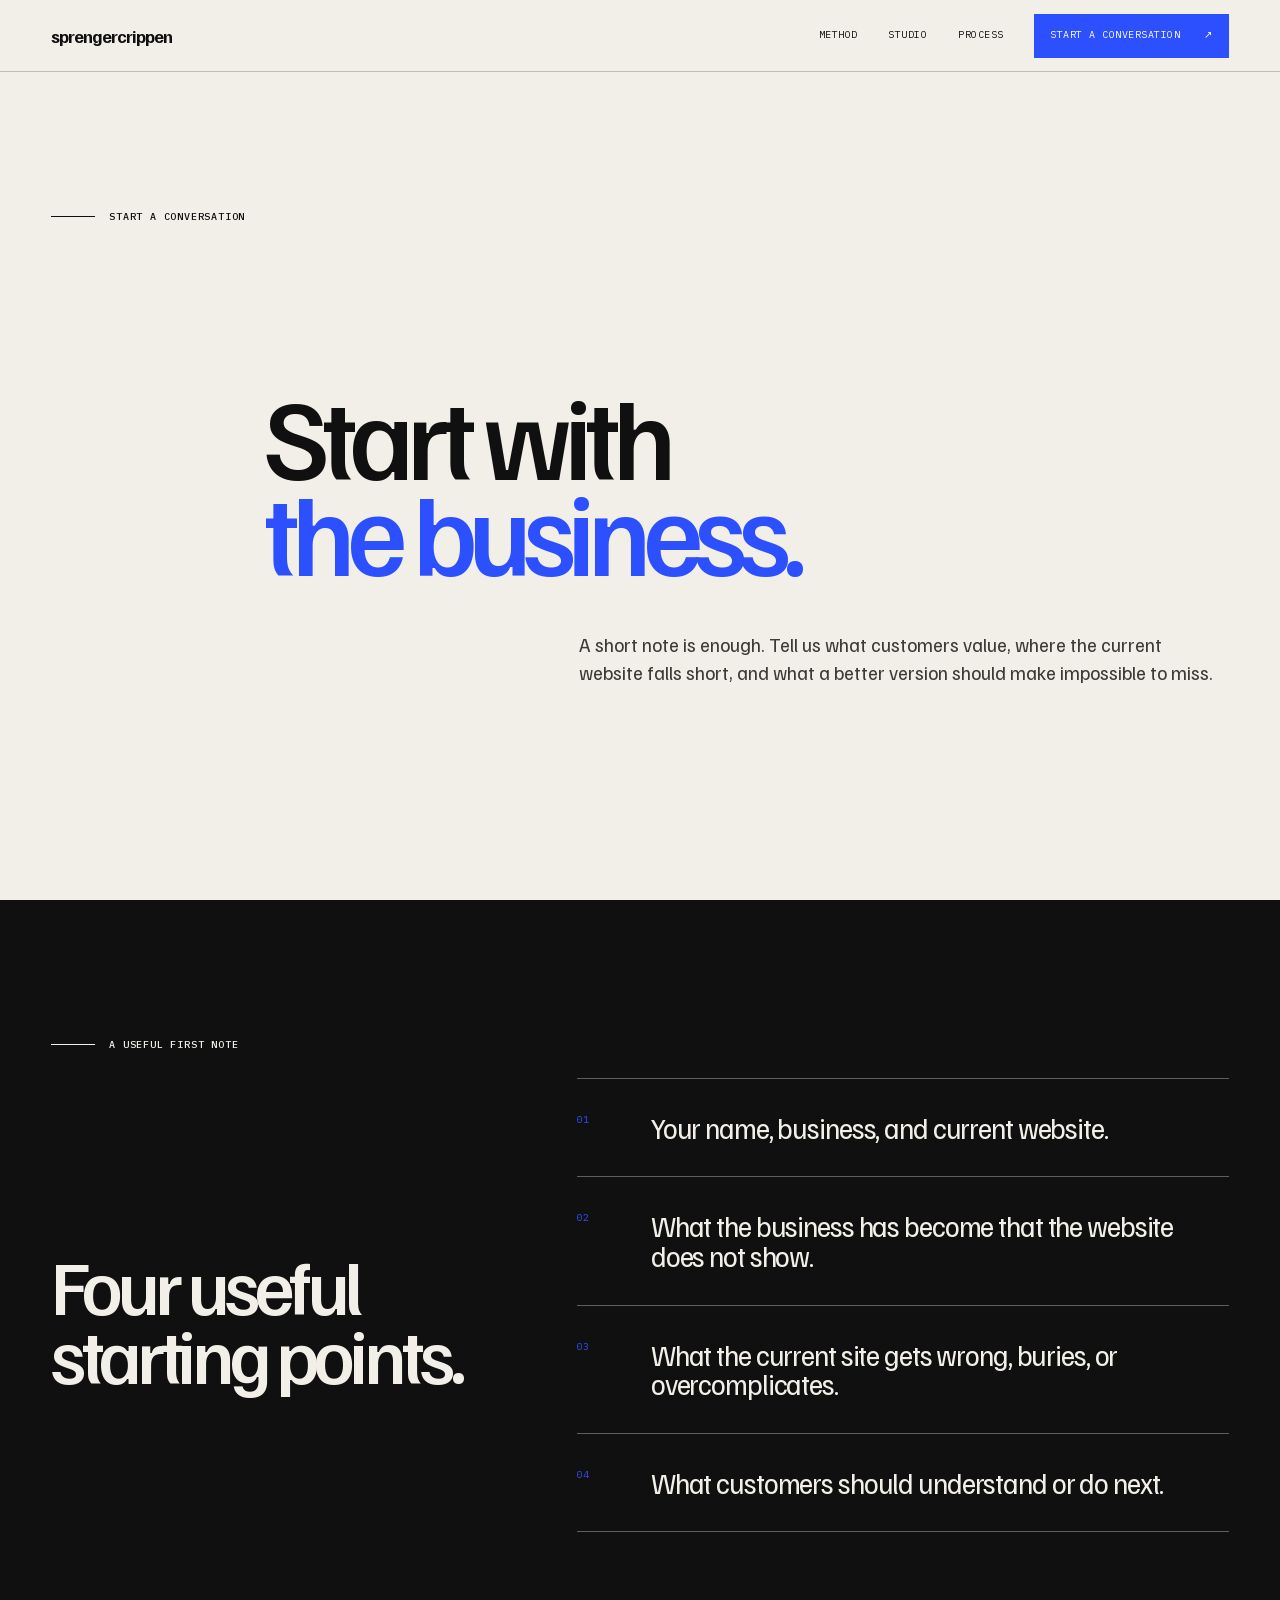
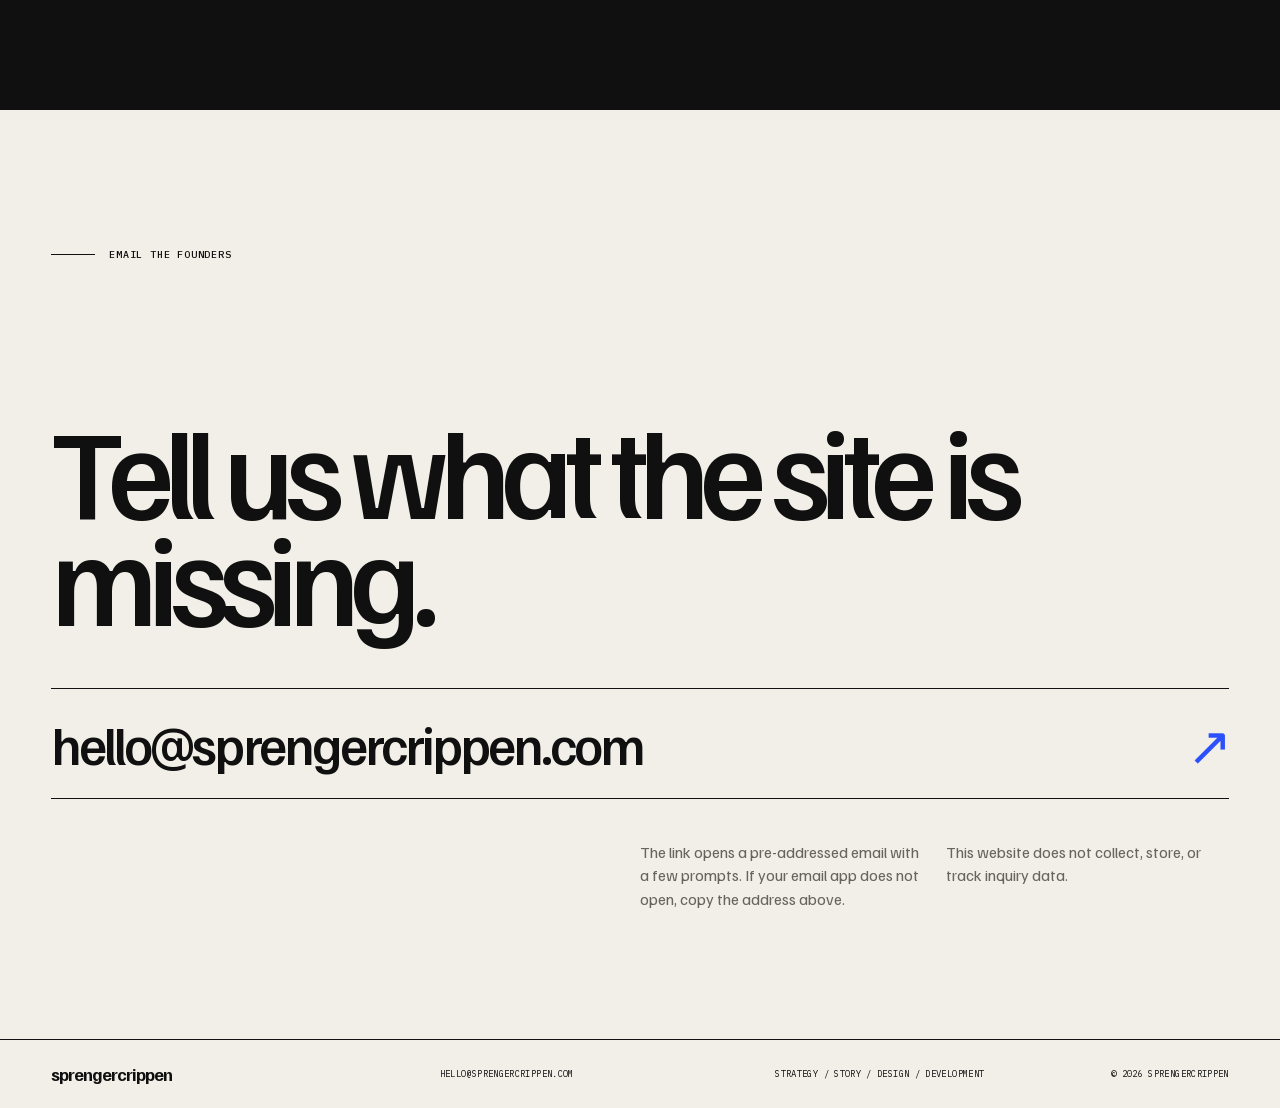
==== contact/index.html @ 00d84deb "Publish unmistakable studio redesign" ====
<!DOCTYPE html><html lang="en"><head><meta charSet="utf-8"/><meta name="viewport" content="width=device-width, initial-scale=1"/><link rel="stylesheet" href="/assets/index-DDPwkMCj.css" data-rsc-css-href="/assets/index-DDPwkMCj.css" data-precedence="vite-rsc/importer-resources"/><title>Start a Conversation — sprengercrippen</title><meta name="description" content="Tell sprengercrippen about the business, what the current website gets wrong, and what customers should understand instead."/><meta name="application-name" content="sprengercrippen"/><meta name="robots" content="index, follow"/><meta property="og:title" content="sprengercrippen — Make the business unmistakable."/><meta property="og:description" content="sprengercrippen is a two-founder website studio that finds what makes a business unmistakable, then builds the strategy, story, design, and technology around it."/><meta property="og:url" content="https://sprengercrippen.com"/><meta property="og:site_name" content="sprengercrippen"/><meta property="og:type" content="website"/><meta property="og:locale" content="en_US"/><meta property="og:image" content="https://sprengercrippen.com/og-unmistakable.png"/><meta property="og:image:width" content="1200"/><meta property="og:image:height" content="630"/><meta property="og:image:alt" content="sprengercrippen — Make the business unmistakable."/><meta name="twitter:card" content="summary_large_image"/><meta name="twitter:title" content="sprengercrippen — Make the business unmistakable."/><meta name="twitter:description" content="sprengercrippen is a two-founder website studio that finds what makes a business unmistakable, then builds the strategy, story, design, and technology around it."/><meta name="twitter:image" content="https://sprengercrippen.com/og-unmistakable.png"/><link rel="icon" href="https://sprengercrippen.com/icon.png" sizes="64x64" type="image/png"/><link rel="canonical" href="https://sprengercrippen.com/contact"/>
<style data-vinext-fonts>/* vietnamese */
@font-face {
  font-family: 'Familjen Grotesk';
  font-style: normal;
  font-weight: 400 700;
  font-display: swap;
  src: url(/assets/_vinext_fonts/familjen-grotesk-73b8c7234f75/familjen-grotesk-9c94d032.woff2) format('woff2');
  unicode-range: U+0102-0103, U+0110-0111, U+0128-0129, U+0168-0169, U+01A0-01A1, U+01AF-01B0, U+0300-0301, U+0303-0304, U+0308-0309, U+0323, U+0329, U+1EA0-1EF9, U+20AB;
}
/* latin-ext */
@font-face {
  font-family: 'Familjen Grotesk';
  font-style: normal;
  font-weight: 400 700;
  font-display: swap;
  src: url(/assets/_vinext_fonts/familjen-grotesk-73b8c7234f75/familjen-grotesk-e30d66ad.woff2) format('woff2');
  unicode-range: U+0100-02BA, U+02BD-02C5, U+02C7-02CC, U+02CE-02D7, U+02DD-02FF, U+0304, U+0308, U+0329, U+1D00-1DBF, U+1E00-1E9F, U+1EF2-1EFF, U+2020, U+20A0-20AB, U+20AD-20C0, U+2113, U+2C60-2C7F, U+A720-A7FF;
}
/* latin */
@font-face {
  font-family: 'Familjen Grotesk';
  font-style: normal;
  font-weight: 400 700;
  font-display: swap;
  src: url(/assets/_vinext_fonts/familjen-grotesk-73b8c7234f75/familjen-grotesk-0fb10b95.woff2) format('woff2');
  unicode-range: U+0000-00FF, U+0131, U+0152-0153, U+02BB-02BC, U+02C6, U+02DA, U+02DC, U+0304, U+0308, U+0329, U+2000-206F, U+20AC, U+2122, U+2191, U+2193, U+2212, U+2215, U+FEFF, U+FFFD;
}

.__font_familjen_grotesk_0hf67gs { font-family: 'Familjen Grotesk', sans-serif; }

.__variable_familjen_grotesk_0hf67gs { --font-familjen-grotesk: 'Familjen Grotesk', sans-serif; }

/* cyrillic-ext */
@font-face {
  font-family: 'IBM Plex Mono';
  font-style: normal;
  font-weight: 400;
  font-display: swap;
  src: url(/assets/_vinext_fonts/ibm-plex-mono-fb0034d93db3/ibm-plex-mono-3a6be21f.woff2) format('woff2');
  unicode-range: U+0460-052F, U+1C80-1C8A, U+20B4, U+2DE0-2DFF, U+A640-A69F, U+FE2E-FE2F;
}
/* cyrillic */
@font-face {
  font-family: 'IBM Plex Mono';
  font-style: normal;
  font-weight: 400;
  font-display: swap;
  src: url(/assets/_vinext_fonts/ibm-plex-mono-fb0034d93db3/ibm-plex-mono-c969eaac.woff2) format('woff2');
  unicode-range: U+0301, U+0400-045F, U+0490-0491, U+04B0-04B1, U+2116;
}
/* vietnamese */
@font-face {
  font-family: 'IBM Plex Mono';
  font-style: normal;
  font-weight: 400;
  font-display: swap;
  src: url(/assets/_vinext_fonts/ibm-plex-mono-fb0034d93db3/ibm-plex-mono-ef6e627b.woff2) format('woff2');
  unicode-range: U+0102-0103, U+0110-0111, U+0128-0129, U+0168-0169, U+01A0-01A1, U+01AF-01B0, U+0300-0301, U+0303-0304, U+0308-0309, U+0323, U+0329, U+1EA0-1EF9, U+20AB;
}
/* latin-ext */
@font-face {
  font-family: 'IBM Plex Mono';
  font-style: normal;
  font-weight: 400;
  font-display: swap;
  src: url(/assets/_vinext_fonts/ibm-plex-mono-fb0034d93db3/ibm-plex-mono-9994c10a.woff2) format('woff2');
  unicode-range: U+0100-02BA, U+02BD-02C5, U+02C7-02CC, U+02CE-02D7, U+02DD-02FF, U+0304, U+0308, U+0329, U+1D00-1DBF, U+1E00-1E9F, U+1EF2-1EFF, U+2020, U+20A0-20AB, U+20AD-20C0, U+2113, U+2C60-2C7F, U+A720-A7FF;
}
/* latin */
@font-face {
  font-family: 'IBM Plex Mono';
  font-style: normal;
  font-weight: 400;
  font-display: swap;
  src: url(/assets/_vinext_fonts/ibm-plex-mono-fb0034d93db3/ibm-plex-mono-d7731959.woff2) format('woff2');
  unicode-range: U+0000-00FF, U+0131, U+0152-0153, U+02BB-02BC, U+02C6, U+02DA, U+02DC, U+0304, U+0308, U+0329, U+2000-206F, U+20AC, U+2122, U+2191, U+2193, U+2212, U+2215, U+FEFF, U+FFFD;
}
/* cyrillic-ext */
@font-face {
  font-family: 'IBM Plex Mono';
  font-style: normal;
  font-weight: 500;
  font-display: swap;
  src: url(/assets/_vinext_fonts/ibm-plex-mono-fb0034d93db3/ibm-plex-mono-1321c702.woff2) format('woff2');
  unicode-range: U+0460-052F, U+1C80-1C8A, U+20B4, U+2DE0-2DFF, U+A640-A69F, U+FE2E-FE2F;
}
/* cyrillic */
@font-face {
  font-family: 'IBM Plex Mono';
  font-style: normal;
  font-weight: 500;
  font-display: swap;
  src: url(/assets/_vinext_fonts/ibm-plex-mono-fb0034d93db3/ibm-plex-mono-b98a4523.woff2) format('woff2');
  unicode-range: U+0301, U+0400-045F, U+0490-0491, U+04B0-04B1, U+2116;
}
/* vietnamese */
@font-face {
  font-family: 'IBM Plex Mono';
  font-style: normal;
  font-weight: 500;
  font-display: swap;
  src: url(/assets/_vinext_fonts/ibm-plex-mono-fb0034d93db3/ibm-plex-mono-d9a6454f.woff2) format('woff2');
  unicode-range: U+0102-0103, U+0110-0111, U+0128-0129, U+0168-0169, U+01A0-01A1, U+01AF-01B0, U+0300-0301, U+0303-0304, U+0308-0309, U+0323, U+0329, U+1EA0-1EF9, U+20AB;
}
/* latin-ext */
@font-face {
  font-family: 'IBM Plex Mono';
  font-style: normal;
  font-weight: 500;
  font-display: swap;
  src: url(/assets/_vinext_fonts/ibm-plex-mono-fb0034d93db3/ibm-plex-mono-60d1ee22.woff2) format('woff2');
  unicode-range: U+0100-02BA, U+02BD-02C5, U+02C7-02CC, U+02CE-02D7, U+02DD-02FF, U+0304, U+0308, U+0329, U+1D00-1DBF, U+1E00-1E9F, U+1EF2-1EFF, U+2020, U+20A0-20AB, U+20AD-20C0, U+2113, U+2C60-2C7F, U+A720-A7FF;
}
/* latin */
@font-face {
  font-family: 'IBM Plex Mono';
  font-style: normal;
  font-weight: 500;
  font-display: swap;
  src: url(/assets/_vinext_fonts/ibm-plex-mono-fb0034d93db3/ibm-plex-mono-8d0aead6.woff2) format('woff2');
  unicode-range: U+0000-00FF, U+0131, U+0152-0153, U+02BB-02BC, U+02C6, U+02DA, U+02DC, U+0304, U+0308, U+0329, U+2000-206F, U+20AC, U+2122, U+2191, U+2193, U+2212, U+2215, U+FEFF, U+FFFD;
}
/* cyrillic-ext */
@font-face {
  font-family: 'IBM Plex Mono';
  font-style: normal;
  font-weight: 600;
  font-display: swap;
  src: url(/assets/_vinext_fonts/ibm-plex-mono-fb0034d93db3/ibm-plex-mono-fffef905.woff2) format('woff2');
  unicode-range: U+0460-052F, U+1C80-1C8A, U+20B4, U+2DE0-2DFF, U+A640-A69F, U+FE2E-FE2F;
}
/* cyrillic */
@font-face {
  font-family: 'IBM Plex Mono';
  font-style: normal;
  font-weight: 600;
  font-display: swap;
  src: url(/assets/_vinext_fonts/ibm-plex-mono-fb0034d93db3/ibm-plex-mono-4d3fe5e6.woff2) format('woff2');
  unicode-range: U+0301, U+0400-045F, U+0490-0491, U+04B0-04B1, U+2116;
}
/* vietnamese */
@font-face {
  font-family: 'IBM Plex Mono';
  font-style: normal;
  font-weight: 600;
  font-display: swap;
  src: url(/assets/_vinext_fonts/ibm-plex-mono-fb0034d93db3/ibm-plex-mono-3d252c9a.woff2) format('woff2');
  unicode-range: U+0102-0103, U+0110-0111, U+0128-0129, U+0168-0169, U+01A0-01A1, U+01AF-01B0, U+0300-0301, U+0303-0304, U+0308-0309, U+0323, U+0329, U+1EA0-1EF9, U+20AB;
}
/* latin-ext */
@font-face {
  font-family: 'IBM Plex Mono';
  font-style: normal;
  font-weight: 600;
  font-display: swap;
  src: url(/assets/_vinext_fonts/ibm-plex-mono-fb0034d93db3/ibm-plex-mono-486bb381.woff2) format('woff2');
  unicode-range: U+0100-02BA, U+02BD-02C5, U+02C7-02CC, U+02CE-02D7, U+02DD-02FF, U+0304, U+0308, U+0329, U+1D00-1DBF, U+1E00-1E9F, U+1EF2-1EFF, U+2020, U+20A0-20AB, U+20AD-20C0, U+2113, U+2C60-2C7F, U+A720-A7FF;
}
/* latin */
@font-face {
  font-family: 'IBM Plex Mono';
  font-style: normal;
  font-weight: 600;
  font-display: swap;
  src: url(/assets/_vinext_fonts/ibm-plex-mono-fb0034d93db3/ibm-plex-mono-8864f199.woff2) format('woff2');
  unicode-range: U+0000-00FF, U+0131, U+0152-0153, U+02BB-02BC, U+02C6, U+02DA, U+02DC, U+0304, U+0308, U+0329, U+2000-206F, U+20AC, U+2122, U+2191, U+2193, U+2212, U+2215, U+FEFF, U+FFFD;
}

.__font_ibm_plex_mono_0oze4nk { font-family: 'IBM Plex Mono', sans-serif; }

.__variable_ibm_plex_mono_0oze4nk { --font-ibm-plex-mono: 'IBM Plex Mono', sans-serif; }
</style>
</head><body class="__variable_familjen_grotesk_0hf67gs __variable_ibm_plex_mono_0oze4nk"><script type="application/ld+json">{"@context":"https://schema.org","@type":"Organization","name":"sprengercrippen","url":"https://sprengercrippen.com","founder":[{"@type":"Person","name":"Solomon Sprenger"},{"@type":"Person","name":"Joe Crippen"}]}</script><div class="site-frame contact-frame"><a class="skip-link" href="#main-content">Skip to content</a><header class="site-header"><a href="/" class="site-header__brand" aria-label="sprengercrippen home">sprengercrippen</a><nav class="desktop-nav" aria-label="Primary navigation"><a href="/#method">Method</a><a href="/#studio">Studio</a><a href="/#process">Process</a><a href="/contact" class="nav-cta">Start a conversation <span aria-hidden="true">↗</span></a></nav><details class="mobile-nav"><summary aria-label="Toggle navigation"><span>Menu</span><span class="menu-lines" aria-hidden="true"></span></summary><nav aria-label="Mobile navigation"><a href="/#method">Method</a><a href="/#studio">Studio</a><a href="/#process">Process</a><a href="/contact">Start a conversation ↗</a></nav></details></header><main id="main-content" class="contact-page"><section class="contact-hero" aria-labelledby="contact-title"><span class="section-label section-label--default">Start a conversation</span><div class="contact-hero__copy"><h1 id="contact-title">Start with<br/><span>the business.</span></h1><p>A short note is enough. Tell us what customers value, where the current website falls short, and what a better version should make impossible to miss.</p></div></section><section class="contact-brief" aria-labelledby="contact-brief-title"><div><span class="section-label section-label--inverse">A useful first note</span><h2 id="contact-brief-title">Four useful starting points.</h2></div><ol><li><span>01</span><p>Your name, business, and current website.</p></li><li><span>02</span><p>What the business has become that the website does not show.</p></li><li><span>03</span><p>What the current site gets wrong, buries, or overcomplicates.</p></li><li><span>04</span><p>What customers should understand or do next.</p></li></ol></section><section class="contact-action" aria-labelledby="contact-action-title"><span class="section-label section-label--default">Email the founders</span><h2 id="contact-action-title">Tell us what the site is missing.</h2><a class="contact-email" href="mailto:hello@sprengercrippen.com?subject=Project%20inquiry&amp;body=Name%3A%0D%0ACompany%3A%0D%0ACurrent%20website%3A%0D%0AWhat%20needs%20to%20change%3A%0D%0A">hello@sprengercrippen.com<!-- --> <span aria-hidden="true">↗</span></a><div class="contact-action__notes"><p>The link opens a pre-addressed email with a few prompts. If your email app does not open, copy the address above.</p><p>This website does not collect, store, or track inquiry data.</p></div></section></main><footer class="site-footer"><div class="site-footer__meta"><a href="/" class="footer-wordmark">sprengercrippen</a><a href="mailto:hello@sprengercrippen.com">hello@sprengercrippen.com</a><span>Strategy / story / design / development</span><span>© 2026 <!-- -->sprengercrippen</span></div></footer></div></body></html>
---- assets/index-DDPwkMCj.css ----
:root{--paper:#f2efe8;--paper-deep:#e6e1d7;--ink:#101010;--muted:#68655e;--line:#10101038;--signal:#2d50ff;--signal-dark:#1731b8;--white:#fffef9;--page-pad:clamp(24px, 4vw, 64px);--section-space:clamp(80px, 10vw, 160px);--header-height:72px;--sans:var(--font-familjen-grotesk), "Arial Narrow", Arial, sans-serif;--mono:var(--font-ibm-plex-mono), "Courier New", monospace;--ease-out:cubic-bezier(.22, 1, .36, 1)}*{box-sizing:border-box}html{background:var(--paper);color:var(--ink);scroll-behavior:smooth;overflow-x:clip}body{--sans:var(--font-familjen-grotesk,"Arial Narrow"), Arial, sans-serif;--mono:var(--font-ibm-plex-mono,"Courier New"), monospace;background:var(--paper);min-width:320px;color:var(--ink);font-family:var(--sans);-webkit-font-smoothing:antialiased;margin:0;font-size:16px;line-height:1.45}a,button,summary{color:inherit}a{text-decoration:none}button,summary{font:inherit}button{border:0}::selection{background:var(--signal);color:var(--white)}:focus-visible{outline:3px solid var(--signal);outline-offset:4px}.point-of-view :focus-visible,.process :focus-visible,.site-footer__prompt :focus-visible,.contact-brief :focus-visible{outline-color:var(--paper)}.sr-only{clip:rect(0, 0, 0, 0);white-space:nowrap;border:0;width:1px;height:1px;margin:-1px;padding:0;position:absolute;overflow:hidden}.skip-link{z-index:100;background:var(--signal);color:var(--white);font-family:var(--mono);padding:12px 16px;font-size:12px;position:fixed;top:12px;left:12px;transform:translateY(-160%)}.skip-link:focus{transform:translateY(0)}.site-frame{min-height:100vh;position:relative;overflow:clip}.site-header{z-index:40;height:var(--header-height);padding:0 var(--page-pad);border-bottom:1px solid var(--line);background:color-mix(in srgb, var(--paper) 93%, transparent);-webkit-backdrop-filter:blur(14px);backdrop-filter:blur(14px);justify-content:space-between;align-items:center;display:flex;position:fixed;top:0;left:0;right:0}.site-header__brand,.footer-wordmark{letter-spacing:-.055em;font-size:18px;font-weight:700;line-height:1}.desktop-nav{font-family:var(--mono);letter-spacing:.05em;text-transform:uppercase;align-items:center;gap:clamp(22px,2.4vw,40px);font-size:10px;display:flex}.desktop-nav a:not(.nav-cta){padding:15px 0;position:relative}.desktop-nav a:not(.nav-cta):after{background:var(--signal);content:"";transform-origin:100%;height:1px;transition:transform .18s var(--ease-out);position:absolute;bottom:8px;left:0;right:0;transform:scaleX(0)}.desktop-nav a:hover:after,.desktop-nav a:focus-visible:after{transform-origin:0;transform:scaleX(1)}.nav-cta{background:var(--signal);min-height:44px;color:var(--white);transition:background-color .18s ease, transform .18s var(--ease-out);align-items:center;gap:24px;padding:0 16px;display:inline-flex}.nav-cta:hover{background:var(--ink);transform:translateY(-2px)}.mobile-nav{display:none}.eyebrow,.folio,.section-label,.question-number,.capability-number{font-family:var(--mono);letter-spacing:.08em;text-transform:uppercase;font-size:10px;font-weight:500;line-height:1.4}.eyebrow{color:var(--signal)}.section-label{align-items:center;gap:14px;display:inline-flex}.section-label:before{content:"";background:currentColor;width:44px;height:1px}.section-label--inverse{color:var(--paper)}.button{min-width:210px;min-height:52px;font-family:var(--mono);letter-spacing:.04em;text-transform:uppercase;transition:color .18s ease, background-color .18s ease, transform .18s var(--ease-out);justify-content:space-between;align-items:center;gap:24px;padding:0 18px;font-size:10px;font-weight:500;display:inline-flex}.button:hover{transform:translateY(-2px)}.button--signal,.button--blue{background:var(--signal);color:var(--white)}.button--signal:hover,.button--blue:hover{background:var(--ink)}.button--paper{background:var(--paper);color:var(--ink)}.button--paper:hover{background:var(--white)}.text-link{min-height:44px;font-family:var(--mono);letter-spacing:.05em;text-transform:uppercase;border-bottom:1px solid;align-items:center;gap:18px;font-size:10px;display:inline-flex}.text-link span{transition:transform .18s var(--ease-out)}.text-link:hover span{transform:translate(3px,-3px)}.text-link--dark{color:var(--paper)}.hero{min-height:max(820px,100svh);padding:calc(var(--header-height) + 32px) var(--page-pad) 28px;border-bottom:1px solid var(--line);flex-direction:column;display:flex;position:relative}.hero-wordmark{z-index:2;letter-spacing:-.085em;white-space:nowrap;grid-template-columns:1fr 1fr;width:100%;max-width:1600px;margin:0 auto;font-size:clamp(64px,9.6vw,154px);font-weight:700;line-height:.78;display:grid;position:relative}.hero-wordmark span:first-child{text-align:right;animation:wordmark-left .82s var(--ease-out) both;position:relative;left:.04em}.hero-wordmark span:last-child{text-align:left;animation:wordmark-right .82s var(--ease-out) both;position:relative;right:.04em}.hero-convergence{pointer-events:none;height:50px;position:absolute;top:36%;left:0;right:0}.hero-convergence span{background:var(--signal);width:calc(50% - 20px);height:1px;animation:signal-draw .82s .12s var(--ease-out) both;position:absolute;top:24px}.hero-convergence span:first-child{transform-origin:0;left:0}.hero-convergence span:nth-child(2){transform-origin:100%;right:0}.hero-convergence i{border:1px solid var(--signal);background:var(--paper);width:12px;height:12px;position:absolute;top:18px;left:calc(50% - 6px);transform:rotate(45deg)}.hero-copy{z-index:2;width:min(66%,1040px);margin:clamp(220px,26vh,300px) 0 0 auto;position:relative}.hero-copy h1{letter-spacing:-.065em;text-wrap:balance;max-width:1040px;margin:20px 0 24px;font-size:clamp(48px,5.45vw,88px);font-weight:520;line-height:.91}.hero-copy h1 span{color:var(--signal)}.hero-support{color:#36342f;max-width:670px;margin:0;font-size:clamp(17px,1.35vw,21px);line-height:1.45}.hero-actions{align-items:center;gap:34px;margin-top:36px;display:flex}.hero-folio{border-top:1px solid var(--line);color:var(--muted);font-family:var(--mono);letter-spacing:.08em;text-transform:uppercase;justify-content:space-between;margin-top:auto;padding-top:14px;font-size:9px;display:flex}.point-of-view{background:var(--ink);min-height:100svh;color:var(--paper);grid-template-columns:5fr 7fr;display:grid}.point-of-view__intro{min-height:100svh;padding:var(--section-space) var(--page-pad);border-right:1px solid #f2efe847;flex-direction:column;justify-content:space-between;display:flex}.point-of-view__intro h2{letter-spacing:-.07em;margin:auto 0 52px;font-size:clamp(54px,5.8vw,94px);font-weight:520;line-height:.88}.point-of-view__intro h2 span{color:var(--signal)}.point-of-view__intro>p{color:#f2efe8b3;max-width:540px;margin:0;font-size:clamp(17px,1.35vw,21px)}.question-list{align-content:stretch;display:grid}.question-list article{padding:clamp(38px, 5vw, 76px) var(--page-pad);border-bottom:1px solid #f2efe847;grid-template-columns:48px minmax(210px,.9fr) 1.1fr;align-items:start;gap:clamp(20px,2.5vw,44px);display:grid}.question-list article:last-child{border-bottom:0}.question-number{color:var(--signal)}.question-list h3,.question-list p{margin:0}.question-list h3{letter-spacing:-.05em;font-size:clamp(30px,3.1vw,50px);font-weight:520;line-height:.98}.question-list p{color:#f2efe8b8;max-width:440px;font-size:clamp(16px,1.2vw,19px)}.capabilities{padding:var(--section-space) var(--page-pad);border-bottom:1px solid var(--line);background:var(--paper)}.capabilities-heading{grid-template-columns:4fr 8fr;max-width:1600px;margin:0 auto;display:grid}.capabilities-heading .section-label{align-self:start}.capabilities-heading h2{letter-spacing:-.07em;grid-column:2;margin:0;font-size:clamp(52px,6vw,96px);font-weight:520;line-height:.9}.capabilities-heading h2 span{color:var(--signal)}.capabilities-heading>p{color:#3c3a35;grid-column:2;max-width:560px;margin:44px 0 0;font-size:clamp(17px,1.3vw,21px)}.capability-list{border-top:1px solid var(--ink);max-width:1600px;margin:clamp(80px,10vw,150px) auto 0}.capability-list article{border-bottom:1px solid var(--line);grid-template-columns:54px 3fr 5fr;align-items:start;gap:clamp(18px,2.6vw,48px);padding:clamp(32px,4vw,60px) 0;display:grid}.capability-number{color:var(--signal)}.capability-list h3,.capability-list p{margin:0}.capability-list h3{letter-spacing:-.05em;font-size:clamp(28px,3vw,48px);font-weight:520;line-height:1}.capability-list p{color:#3d3b36;max-width:630px;font-size:clamp(16px,1.2vw,19px)}.capability-list small{color:var(--muted);font-family:var(--mono);letter-spacing:.05em;text-transform:uppercase;grid-column:3;font-size:9px}.situations{padding:var(--section-space) var(--page-pad);background:var(--paper-deep)}.situations-heading{grid-template-columns:4fr 8fr;max-width:1600px;margin:0 auto;display:grid}.situations-heading h2{letter-spacing:-.065em;grid-column:2;margin:0;font-size:clamp(48px,5.5vw,88px);font-weight:520;line-height:.92}.situations-heading h2 span{color:#535048}.situation-list{border-top:1px solid var(--ink);max-width:1600px;margin:clamp(80px,10vw,150px) auto 0;padding:0;list-style:none}.situation-list li{border-bottom:1px solid var(--line);grid-template-columns:minmax(44px,1fr) minmax(0,7fr);align-items:baseline;gap:24px;padding:clamp(26px,3.4vw,50px) 0;display:grid}.situation-list li:nth-child(2n) p{padding-left:10%}.situation-list span{color:var(--signal);font-family:var(--mono);font-size:10px}.situation-list p{letter-spacing:-.05em;max-width:980px;margin:0;font-size:clamp(28px,3.2vw,52px);line-height:1}.situations-action{justify-content:flex-end;align-items:center;gap:32px;max-width:1600px;margin:64px auto 0;display:flex}.situations-action p{margin:0}.process{background:var(--signal);min-height:100svh;color:var(--white);grid-template-columns:5fr 7fr;display:grid}.process-heading{top:var(--header-height);height:calc(100svh - var(--header-height));padding:var(--section-space) var(--page-pad) 72px;border-right:1px solid #ffffff59;flex-direction:column;justify-content:space-between;display:flex;position:sticky}.process-heading h2{letter-spacing:-.07em;margin:auto 0 48px;font-size:clamp(52px,5.7vw,92px);font-weight:520;line-height:.89}.process-heading h2 span{color:#ffffffb3}.process-progress{background:#ffffff59;width:1px;height:100px;position:relative;overflow:hidden}.process-progress i{background:var(--white);transform-origin:top;position:absolute;inset:0}.process-list article{min-height:40svh;padding:64px var(--page-pad);border-bottom:1px solid #ffffff59;grid-template-columns:46px 1fr;align-content:center;gap:clamp(24px,4vw,72px);display:grid}.process-list article:last-child{border-bottom:0}.process-list>article>span{font-family:var(--mono);letter-spacing:.08em;font-size:10px}.process-list h3,.process-list p{margin:0}.process-list h3{letter-spacing:-.065em;font-size:clamp(42px,5vw,80px);font-weight:520;line-height:.92}.process-list p{color:#ffffffc7;max-width:540px;margin-top:24px;font-size:clamp(17px,1.3vw,21px)}.studio{padding:var(--section-space) var(--page-pad);background:var(--ink);color:var(--paper)}.studio>.section-label{margin-bottom:clamp(100px,14vw,220px)}.studio-names{border-bottom:1px solid #f2efe847;grid-template-columns:1fr minmax(60px,.25fr) 1fr;align-items:center;gap:24px;max-width:1600px;margin:0 auto;padding-bottom:30px;display:grid}.studio-names span{letter-spacing:-.06em;font-size:clamp(36px,5vw,80px);font-weight:520;line-height:.94}.studio-names span:last-child{text-align:right}.studio-names i{background:var(--signal);height:1px}.studio-copy{grid-template-columns:7fr 5fr;gap:36px;max-width:1600px;margin:clamp(70px,10vw,150px) auto 0;display:grid}.studio-copy h2{letter-spacing:-.068em;max-width:900px;margin:0;font-size:clamp(48px,5.6vw,90px);font-weight:520;line-height:.9}.studio-copy p{color:#f2efe8b3;max-width:560px;margin:0;font-size:clamp(17px,1.3vw,21px)}.studio-copy .text-link{grid-column:2;width:max-content}.site-footer{background:var(--paper)}.site-footer__prompt{min-height:94svh;padding:var(--section-space) var(--page-pad) 74px;background:var(--ink);color:var(--paper);transition:background-color .65s var(--ease-out);position:relative;overflow:hidden}.site-footer__prompt:hover,.site-footer__prompt:focus-within{background:var(--signal)}.closing-signal{height:1px;position:absolute;top:34%;left:0;right:0}.closing-signal span{background:var(--signal);width:calc(50% - 16px);height:1px;transition:width .65s var(--ease-out), background-color .65s var(--ease-out);position:absolute}.closing-signal span:first-child{left:0}.closing-signal span:last-child{right:0}.site-footer__prompt:hover .closing-signal span,.site-footer__prompt:focus-within .closing-signal span{background:var(--paper);width:50%}.site-footer__prompt-copy{z-index:2;max-width:1600px;margin:clamp(190px,26vh,300px) auto 0;position:relative}.site-footer__prompt h2{letter-spacing:-.075em;max-width:1280px;margin:0;font-size:clamp(64px,9vw,148px);font-weight:520;line-height:.84}.site-footer__prompt p{color:#f2efe8bf;max-width:560px;margin:52px 0 36px;font-size:clamp(17px,1.3vw,21px)}.site-footer__meta{padding:25px var(--page-pad);border-top:1px solid var(--ink);font-family:var(--mono);letter-spacing:.04em;text-transform:uppercase;grid-template-columns:1.4fr 1.2fr 1.2fr auto;align-items:center;gap:18px;font-size:9px;display:grid}.site-footer__meta .footer-wordmark{font-family:var(--sans);text-transform:none;font-size:18px}.contact-page{padding-top:var(--header-height)}.contact-hero{min-height:calc(100svh - var(--header-height));padding:var(--section-space) var(--page-pad) 72px}.contact-hero__copy{width:min(82%,1280px);margin:clamp(120px,18vh,210px) 0 0 auto}.contact-hero h1{letter-spacing:-.078em;margin:0;font-size:clamp(68px,9vw,148px);font-weight:520;line-height:.84}.contact-hero h1 span{color:var(--signal)}.contact-hero p{color:#3d3b36;max-width:650px;margin:52px 0 0 auto;font-size:clamp(18px,1.5vw,24px)}.contact-brief{min-height:90svh;padding:var(--section-space) var(--page-pad);background:var(--ink);color:var(--paper);grid-template-columns:5fr 7fr;gap:60px;display:grid}.contact-brief h2{letter-spacing:-.07em;max-width:600px;margin:clamp(150px,22vh,240px) 0 0;font-size:clamp(52px,6vw,96px);font-weight:520;line-height:.9}.contact-brief ol{border-top:1px solid #f2efe859;align-self:center;margin:0;padding:0;list-style:none}.contact-brief li{border-bottom:1px solid #f2efe859;grid-template-columns:46px 1fr;gap:28px;padding:34px 0;display:grid}.contact-brief li span{color:var(--signal);font-family:var(--mono);font-size:10px}.contact-brief li p{letter-spacing:-.04em;margin:0;font-size:clamp(22px,2.2vw,36px);line-height:1.05}.contact-action{min-height:86svh;padding:var(--section-space) var(--page-pad)}.contact-action h2{letter-spacing:-.08em;margin:clamp(110px,17vh,190px) 0 58px;font-size:clamp(70px,10vw,160px);font-weight:520;line-height:.84}.contact-email{border-top:1px solid var(--ink);border-bottom:1px solid var(--ink);letter-spacing:-.055em;overflow-wrap:anywhere;justify-content:space-between;align-items:center;padding:28px 0;font-size:clamp(27px,4.2vw,68px);font-weight:520;line-height:1;display:flex}.contact-email span{color:var(--signal)}.contact-action__notes{grid-template-columns:1fr 1fr;gap:24px;margin:42px 0 0 50%;display:grid}.contact-action__notes p{color:var(--muted);margin:0}.case-page{padding-top:var(--header-height)}.case-hero{min-height:88svh;padding:var(--section-space) var(--page-pad) 76px}.case-hero__meta{justify-content:space-between;display:flex}.case-hero h1{letter-spacing:-.085em;margin:clamp(110px,16vh,190px) 0 50px;font-size:clamp(84px,13vw,210px);font-weight:520;line-height:.76}.case-hero h1 span{color:var(--signal)}.case-hero>p{width:min(56%,760px);margin:0 0 70px auto;font-size:clamp(19px,1.7vw,27px)}.disclosure{border-top:1px solid var(--ink);grid-template-columns:120px 1fr;gap:24px;width:min(56%,760px);margin-left:auto;padding:20px 0;display:grid}.disclosure p{color:var(--muted);margin:0}.case-lead-visual{padding:30px var(--page-pad) var(--section-space)}.care-preview{min-height:620px;color:var(--white);background:#071241;border:1px solid #ffffff4d;position:relative;overflow:hidden}.care-preview--compact{min-height:470px}.care-preview__bar{font-family:var(--mono);text-transform:uppercase;border-bottom:1px solid #ffffff4d;justify-content:space-between;align-items:center;padding:18px 24px;font-size:9px;display:flex}.care-preview__body{grid-template-columns:1fr 1fr;align-items:center;min-height:490px;padding:70px;display:grid;position:relative}.care-preview__copy{z-index:2;position:relative}.care-preview__copy small{color:#9cb0ff;font-family:var(--mono);text-transform:uppercase;margin-bottom:38px;font-size:9px;display:block}.care-preview__copy strong{letter-spacing:-.07em;font-size:clamp(50px,6vw,95px);font-weight:520;line-height:.88;display:block}.care-preview__copy>span{color:#ffffffad;max-width:240px;margin-top:35px;display:block}.care-preview__signal{border:1px solid #6880ff;border-radius:50%;width:55%;height:55%;position:absolute;top:50%;right:-6%;transform:translateY(-50%)}.care-preview__signal i{background:#6880ff;height:1px;position:absolute;top:50%;left:0;right:0}.care-preview__signal i:nth-child(2){transform:rotate(60deg)}.care-preview__signal i:nth-child(3){transform:rotate(-60deg)}.care-preview__signal b{font-family:var(--mono);font-size:10px;position:absolute;top:50%;left:50%;transform:translate(-50%,-50%)}.care-preview__choices{border-top:1px solid #ffffff4d;grid-template-columns:repeat(3,1fr);display:grid}.care-preview__choices span{font-family:var(--mono);text-transform:uppercase;border-right:1px solid #ffffff4d;padding:18px 24px;font-size:9px}.care-preview__choices span:last-child{border-right:0}.section-grid{grid-template-columns:4fr 8fr;display:grid}.case-story{border-top:1px solid var(--line);border-bottom:1px solid var(--line);min-height:75svh}.case-story>div:first-child,.case-output>div:first-child{padding:60px var(--page-pad);border-right:1px solid var(--line)}.case-story__content,.case-output>div:last-child{padding:var(--section-space) var(--page-pad)}.case-story__content h2,.case-output h2,.case-studies__heading h2,.case-boundary h2{letter-spacing:-.065em;margin:0;font-size:clamp(48px,5.5vw,88px);font-weight:520;line-height:.92}.case-story__content>p{max-width:620px;color:var(--muted);margin:90px 0 0 auto;font-size:19px}.case-insight{min-height:80svh;padding:var(--section-space) var(--page-pad);background:var(--signal);color:var(--white);grid-template-columns:1fr 1fr;gap:60px;display:grid}.case-insight h2{letter-spacing:-.07em;max-width:730px;margin:150px 0 0;font-size:clamp(52px,6vw,96px);font-weight:520;line-height:.9}.case-insight>p{color:#fffc;align-self:end;max-width:560px;font-size:20px}.case-output{border-bottom:1px solid var(--line)}.case-output ol{border-top:1px solid var(--ink);margin:80px 0 0;padding:0;list-style:none}.case-output li{border-bottom:1px solid var(--line);grid-template-columns:48px 1fr;gap:26px;padding:28px 0;display:grid}.case-output li span{color:var(--signal);font-family:var(--mono);font-size:10px}.case-output li p{margin:0;font-size:22px}.case-studies{padding:var(--section-space) var(--page-pad)}.case-studies__heading{grid-template-columns:4fr 8fr;gap:40px;display:grid}.study-list{gap:110px;max-width:1600px;margin:120px auto 0;display:grid}.study-list figure{margin:0}.study-list figcaption{grid-template-columns:4fr 8fr;gap:40px;margin-top:26px;display:grid}.study-list figcaption h3{letter-spacing:-.04em;margin:0 0 10px;font-size:30px;font-weight:520}.study-list figcaption p{max-width:600px;color:var(--muted);margin:0}.study-art{border:1px solid var(--ink);background:var(--paper-deep);min-height:620px;overflow:hidden}.study-art--entry{grid-template-columns:.75fr 1.25fr;align-items:center;gap:50px;padding:60px;display:grid}.study-phone{background:var(--white);align-content:start;min-height:510px;padding:28px;display:grid;box-shadow:0 20px 50px #1010101a}.study-phone__bar{border-bottom:1px solid var(--line);font-family:var(--mono);margin-bottom:70px;padding-bottom:12px;font-size:9px}.study-phone strong{letter-spacing:-.05em;margin-bottom:34px;font-size:38px;font-weight:520;line-height:.95}.study-phone i{border-top:1px solid var(--line);padding:16px 0;font-style:normal}.study-phone b{background:var(--signal);color:var(--white);font-family:var(--mono);text-align:center;text-transform:uppercase;margin-top:auto;padding:15px;font-size:10px;font-weight:500}.study-desktop .care-preview{min-height:460px}.study-desktop .care-preview__body{min-height:350px;padding:40px}.study-art--pathways,.study-art--system{grid-template-columns:repeat(3,1fr);display:grid}.pathway-card{border-right:1px solid var(--ink);flex-direction:column;min-height:620px;padding:38px;display:flex}.pathway-card:last-child{border-right:0}.pathway-card>span,.pathway-card small{font-family:var(--mono);text-transform:uppercase;font-size:10px}.pathway-card small{margin:150px 0 26px}.pathway-card strong{letter-spacing:-.06em;font-size:clamp(36px,4vw,64px);font-weight:520;line-height:.9}.pathway-card i{font-family:var(--mono);text-transform:uppercase;margin-top:auto;font-size:10px;font-style:normal}.pathway-card--active{background:var(--signal);color:var(--white)}.study-art--system{grid-template-columns:1fr 1fr}.type-sample,.system-spec{min-height:620px;padding:48px}.type-sample{border-right:1px solid var(--ink)}.type-sample small,.system-spec small{font-family:var(--mono);text-transform:uppercase;font-size:9px}.type-sample strong{letter-spacing:-.08em;margin-top:90px;font-size:240px;font-weight:520;line-height:.8;display:block}.type-sample p{letter-spacing:-.04em;font-size:32px}.system-spec{background:var(--ink);color:var(--paper);flex-direction:column;display:flex}.system-spec>div{gap:10px;display:flex}.swatch{border:1px solid #ffffff59;width:70px;height:70px}.swatch--paper{background:var(--paper)}.swatch--ink{background:var(--ink)}.swatch--blue{background:var(--signal)}.system-spec p{font-family:var(--mono);margin-top:80px}.system-spec button{background:var(--paper);width:max-content;color:var(--ink);margin:70px 0;padding:14px 18px}.system-spec small{margin-top:auto}.case-boundary{padding:var(--section-space) var(--page-pad);background:var(--ink);color:var(--paper)}.case-boundary h2{max-width:1100px;margin:140px 0 80px}.case-boundary>div{grid-template-columns:1fr 1fr;gap:34px;margin-left:40%;display:grid}.case-boundary p{color:#f2efe8b8;margin:0}.not-found{min-height:100svh;padding:calc(var(--header-height) + 70px) var(--page-pad) 90px}.not-found h1{letter-spacing:-.075em;margin:120px 0 60px;font-size:clamp(68px,9vw,148px);font-weight:520;line-height:.84}.not-found h1 span{color:var(--signal)}@keyframes wordmark-left{0%{transform:translate(-18px)}to{transform:translate(0)}}@keyframes wordmark-right{0%{transform:translate(18px)}to{transform:translate(0)}}@keyframes signal-draw{0%{opacity:.5;transform:scaleX(.55)}to{opacity:1;transform:scaleX(1)}}@keyframes process-fill{0%{transform:scaleY(.12)}to{transform:scaleY(1)}}@supports (animation-timeline:view()){.process-progress i{animation:linear both process-fill;animation-timeline:view();animation-range:entry 10% cover 80%}}@media (width<=1100px){.hero-copy{width:72%}.question-list article{grid-template-columns:38px 1fr}.question-list p{grid-column:2}.capability-list article{grid-template-columns:44px 1fr}.capability-list p,.capability-list small{grid-column:2}.site-footer__meta{grid-template-columns:1fr 1fr}.study-art--entry{grid-template-columns:.7fr 1.3fr}}@media (width<=820px){:root{--header-height:64px;--page-pad:20px;--section-space:78px}.site-header{padding:0 20px}.site-header__brand{font-size:17px}.desktop-nav{display:none}.mobile-nav{display:block;position:relative}.mobile-nav summary{min-width:88px;min-height:44px;font-family:var(--mono);text-transform:uppercase;justify-content:space-between;align-items:center;padding:0 2px 0 12px;font-size:9px;list-style:none;display:flex}.mobile-nav summary::-webkit-details-marker{display:none}.menu-lines,.menu-lines:before{background:var(--ink);content:"";width:22px;height:1px;transition:transform .18s var(--ease-out);display:block}.menu-lines:before{transform:translateY(-6px)}.mobile-nav[open] .menu-lines{transform:rotate(45deg)}.mobile-nav[open] .menu-lines:before{transform:rotate(-90deg)}.mobile-nav nav{top:var(--header-height);border-bottom:1px solid var(--ink);background:var(--paper);padding:26px 20px 34px;display:grid;position:fixed;left:0;right:0}.mobile-nav nav a{border-bottom:1px solid var(--line);letter-spacing:-.045em;min-height:58px;padding:12px 0;font-size:29px}.mobile-nav nav a:last-child{color:var(--signal)}.hero{min-height:890px;padding:calc(var(--header-height) + 32px) 20px 26px}.hero-wordmark{font-size:clamp(48px,15vw,76px);line-height:.78;display:block}.hero-wordmark span{display:block;left:auto;right:auto;text-align:left!important}.hero-convergence{top:240px}.hero-copy{width:100%;margin:180px 0 0}.hero-copy h1{letter-spacing:-.065em;text-wrap:initial;margin-top:18px;font-size:clamp(44px,12.6vw,58px);line-height:.92}.hero-support{font-size:17px}.hero-actions{flex-direction:column;align-items:flex-start;gap:24px;margin-top:32px}.hero-folio{gap:20px}.hero-folio span:last-child{text-align:right}.point-of-view,.process,.contact-brief,.case-insight,.section-grid{display:block}.point-of-view__intro{min-height:700px;padding:var(--section-space) 20px;border-bottom:1px solid #f2efe847;border-right:0}.point-of-view__intro h2{margin-top:180px;font-size:58px}.question-list article{padding:52px 20px 58px;display:block}.question-list h3{margin:55px 0 20px;font-size:44px}.capabilities,.situations,.studio,.contact-hero,.contact-action,.case-studies,.case-boundary{padding-left:20px;padding-right:20px}.capabilities-heading,.situations-heading,.studio-copy,.case-studies__heading,.study-list figcaption{display:block}.capabilities-heading h2,.situations-heading h2{margin-top:100px;font-size:53px}.capabilities-heading>p{margin-top:34px}.capability-list{margin-top:80px}.capability-list article{padding:38px 0;display:block}.capability-list h3{margin:48px 0 22px;font-size:38px}.capability-list small{margin-top:25px;display:block}.situation-list{margin-top:80px}.situation-list li{grid-template-columns:34px 1fr}.situation-list li:nth-child(2n) p{padding-left:0}.situation-list p{font-size:31px}.situations-action{flex-direction:column;align-items:flex-start;margin-top:48px}.process-heading{height:auto;min-height:670px;padding:var(--section-space) 20px 70px;border-bottom:1px solid #ffffff59;border-right:0;position:relative;top:auto}.process-heading h2{margin:180px 0 46px;font-size:56px}.process-progress{width:100%;height:1px}.process-list article{min-height:380px;padding:58px 20px}.process-list h3{font-size:52px}.studio>.section-label{margin-bottom:120px}.studio-names{display:block}.studio-names span{font-size:43px;display:block}.studio-names span:last-child{text-align:left}.studio-names i{width:1px;height:46px;margin:14px 0;display:block}.studio-copy h2{font-size:53px}.studio-copy p{margin-top:54px}.studio-copy .text-link{margin-top:36px;display:inline-flex}.site-footer__prompt{min-height:800px;padding:var(--section-space) 20px 60px}.closing-signal{top:29%}.site-footer__prompt-copy{margin-top:230px}.site-footer__prompt h2{font-size:17vw}.site-footer__prompt p{margin-top:40px}.site-footer__meta{grid-template-columns:1fr;padding:28px 20px 34px}.contact-hero{min-height:760px}.contact-hero__copy{width:100%;margin-top:150px}.contact-hero h1{font-size:17vw}.contact-hero p{margin-top:44px}.contact-brief{padding:var(--section-space) 20px}.contact-brief h2{margin-top:140px;font-size:56px}.contact-brief ol{margin-top:90px}.contact-action{min-height:720px}.contact-action h2{font-size:19vw}.contact-email{flex-direction:column;align-items:flex-start;gap:18px;font-size:8.2vw}.contact-action__notes{grid-template-columns:1fr;margin-left:0}.case-hero{min-height:auto;padding:calc(var(--header-height) + 45px) 20px 70px}.case-hero__meta{flex-direction:column;align-items:flex-start;gap:10px}.case-hero h1{margin:90px 0 48px;font-size:24vw}.case-hero>p,.disclosure{width:auto;margin-left:0}.disclosure{grid-template-columns:1fr}.case-lead-visual{padding:25px 20px 75px}.care-preview,.care-preview--compact{min-height:405px}.care-preview__body{min-height:310px;padding:35px 22px;display:block}.care-preview__copy strong{font-size:41px}.care-preview__signal{width:84vw;right:-24%}.care-preview__choices span{padding:13px 8px;font-size:7px}.case-story>div:first-child,.case-output>div:first-child,.case-story__content,.case-output>div:last-child{border-right:0;padding:50px 20px}.case-story__content h2,.case-output h2,.case-studies__heading h2,.case-boundary h2{font-size:52px}.case-story__content>p{margin:70px 0 0}.case-insight{min-height:760px;padding:70px 20px}.case-insight h2{margin-top:150px;font-size:56px}.case-insight>p{margin-top:80px}.study-list{gap:80px;margin-top:80px}.study-list figcaption{margin-top:24px}.study-art{min-height:560px}.study-art--entry{padding:32px 22px;display:block}.study-desktop{display:none}.study-art--pathways,.study-art--system{display:block}.pathway-card{border-right:0;border-bottom:1px solid var(--ink);min-height:390px}.type-sample{border-right:0;border-bottom:1px solid var(--ink);min-height:430px}.type-sample strong{font-size:170px}.system-spec{min-height:450px}.case-boundary h2{margin-top:130px}.case-boundary>div{grid-template-columns:1fr;margin-left:0}.not-found{padding-left:20px;padding-right:20px}.not-found h1{font-size:17vw}@supports (animation-timeline:view()){.process-progress i{animation:none}}}@media (width<=430px){.hero-copy h1{font-size:12.2vw}.hero-support{font-size:16px}.point-of-view__intro h2,.capabilities-heading h2,.situations-heading h2,.studio-copy h2{font-size:13.5vw}}@media (prefers-reduced-motion:reduce){html{scroll-behavior:auto}*,:before,:after{scroll-behavior:auto!important;transition-duration:.01ms!important;animation-duration:.01ms!important;animation-iteration-count:1!important}.hero-wordmark span,.hero-convergence span,.process-progress i{animation:none!important;transform:none!important}}.unmistakable-site,.unmistakable-site main{background:var(--paper)}.unmistakable-hero{min-height:max(780px,100svh);padding:calc(var(--header-height) + 36px) var(--page-pad) 28px;border-bottom:1px solid var(--ink);flex-direction:column;display:flex;position:relative;overflow:hidden}.unmistakable-wordmark{letter-spacing:-.075em;margin:0;font-size:clamp(28px,3vw,48px);font-weight:700;line-height:.9}.unmistakable-hero__layout{grid-template-columns:minmax(0,7fr) minmax(360px,5fr);align-items:center;gap:clamp(48px,6vw,110px);width:100%;max-width:1700px;margin:auto;padding:clamp(54px,8vh,100px) 0;display:grid}.unmistakable-hero__copy h1{letter-spacing:-.078em;text-wrap:balance;max-width:1040px;margin:22px 0 30px;font-size:clamp(58px,7.2vw,116px);font-weight:520;line-height:.85}.unmistakable-hero__copy h1 span{color:var(--signal)}.unmistakable-hero__support{color:#3b3933;max-width:690px;margin:0;font-size:clamp(18px,1.35vw,22px);line-height:1.45}.unmistakable-hero__actions{align-items:center;gap:32px;margin-top:38px;display:flex}.unmistakable-hero__folio{border-top:1px solid var(--line);color:var(--muted);font-family:var(--mono);letter-spacing:.08em;text-transform:uppercase;justify-content:space-between;padding-top:14px;font-size:9px;display:flex}.signal-board{border:1px solid var(--ink);background:linear-gradient(var(--line) 1px, transparent 1px), linear-gradient(90deg, var(--line) 1px, transparent 1px), var(--paper-deep);isolation:isolate;background-size:25% 25%;min-height:clamp(440px,42vw,670px);position:relative;overflow:hidden}.signal-board:before,.signal-board:after{z-index:1;border:1px solid var(--ink);content:"";pointer-events:none;position:absolute}.signal-board:before{background:var(--signal);width:16px;height:16px;inset:9% 9% auto auto}.signal-board:after{width:52px;height:52px;bottom:9%;right:9%}.signal-board__fragments span{z-index:2;background:color-mix(in srgb, var(--paper) 88%, transparent);color:#5f5b52;font-family:var(--mono);letter-spacing:.04em;text-transform:uppercase;animation:fragment-arrive .9s var(--ease-out) both;border:1px solid #1010106b;padding:7px 9px;font-size:clamp(8px,.7vw,10px);position:absolute}.fragment--one{--fragment-x:-28px;--fragment-y:-18px;top:11%;left:9%}.fragment--two{--fragment-x:32px;--fragment-y:-12px;top:25%;right:13%;animation-delay:70ms!important}.fragment--three{--fragment-x:-34px;--fragment-y:8px;top:43%;left:14%;animation-delay:.14s!important}.fragment--four{--fragment-x:26px;--fragment-y:18px;bottom:36%;right:8%;animation-delay:.21s!important}.fragment--five{--fragment-x:-18px;--fragment-y:24px;bottom:18%;left:8%;animation-delay:.28s!important}.fragment--six{--fragment-x:24px;--fragment-y:30px;bottom:9%;right:22%;animation-delay:.35s!important}.signal-board__axis{z-index:0;background:var(--signal);transform-origin:top;width:1px;animation:signal-axis .9s .26s var(--ease-out) forwards;position:absolute;top:0;bottom:0;left:50%;transform:scaleY(0)}.signal-board__axis i{border:1px solid var(--signal);background:var(--paper);width:15px;height:15px;position:absolute;top:calc(50% - 7px);left:-7px;transform:rotate(45deg)}.signal-board__answer{z-index:3;background:var(--ink);width:min(76%,390px);color:var(--paper);letter-spacing:-.06em;animation:signal-answer .8s .44s var(--ease-out) both;margin:0;padding:20px;font-size:clamp(31px,3vw,52px);font-weight:520;line-height:.93;position:absolute;bottom:43%;right:7%}.signal-board__answer span{color:#7890ff;display:block}.method-section{padding:var(--section-space) var(--page-pad);background:var(--ink);color:var(--paper)}.method-section__intro{grid-template-columns:3fr 5fr 4fr;gap:30px;max-width:1600px;margin:0 auto;display:grid}.method-section__intro h2,.method-section__intro p{margin:0}.method-section__intro h2{letter-spacing:-.07em;font-size:clamp(56px,6vw,96px);font-weight:520;line-height:.88}.method-section__intro h2 span{color:#7890ff}.method-section__intro>p{color:#f2efe8b8;align-self:end;max-width:520px;font-size:clamp(17px,1.25vw,20px)}.method-flow{border-top:1px solid #f2efe857;border-bottom:1px solid #f2efe857;grid-template-columns:repeat(3,minmax(0,1fr));max-width:1600px;margin:clamp(80px,9vw,140px) auto 0;display:grid}.method-flow article{border-right:1px solid #f2efe857;min-height:430px;padding:34px clamp(24px,3vw,50px) 42px;position:relative;overflow:hidden}.method-flow article:last-child{border-right:0}.method-flow__number{color:#7890ff;font-family:var(--mono);font-size:10px}.method-flow__marker{background:#f2efe852;height:1px;position:absolute;top:92px;left:0;right:0}.method-flow__marker i{border:1px solid var(--signal);background:var(--ink);width:13px;height:13px;position:absolute;top:-6px;left:clamp(24px,3vw,50px);transform:rotate(45deg)}.method-flow h3{letter-spacing:-.065em;margin:170px 0 22px;font-size:clamp(42px,4vw,64px);font-weight:520;line-height:.9}.method-flow p{color:#f2efe8ad;max-width:390px;margin:0;font-size:clamp(16px,1.1vw,18px)}.method-capabilities{background:var(--signal);grid-template-columns:repeat(3,minmax(0,1fr));gap:1px;max-width:1600px;margin:24px auto 0;display:grid}.method-capabilities span{background:var(--ink);color:var(--paper);font-family:var(--mono);letter-spacing:.06em;text-align:center;text-transform:uppercase;padding:18px 20px;font-size:10px}.founders-section{padding:var(--section-space) var(--page-pad);background:var(--paper)}.founders-section__heading{grid-template-columns:4fr 8fr;gap:30px;max-width:1600px;margin:0 auto;display:grid}.founders-section__heading h2{letter-spacing:-.075em;margin:0;font-size:clamp(58px,6.7vw,108px);font-weight:520;line-height:.86}.founders-section__heading h2 span{color:var(--signal)}.founder-diptych{background:var(--ink);border:1px solid var(--ink);grid-template-columns:repeat(2,minmax(0,1fr));gap:1px;max-width:1600px;margin:clamp(72px,9vw,140px) auto 0;display:grid}.founder-card{background:var(--paper);min-width:0;margin:0}.founder-card__portrait{aspect-ratio:4/3;background:var(--signal);position:relative;overflow:hidden}.founder-card__portrait:after{content:"";pointer-events:none;border:1px solid #f2efe873;position:absolute;inset:0}.founder-card__portrait img{object-fit:cover;object-position:50% 20%;filter:grayscale()contrast(1.1);mix-blend-mode:multiply;width:100%;height:100%;transition:filter .5s var(--ease-out), transform .7s var(--ease-out);display:block;transform:scale(1.025)}.founder-card--joe .founder-card__portrait{background:#748bff}.founder-card:hover img{filter:grayscale(.15)contrast(1.04);transform:scale(1)}.founder-card figcaption{justify-content:space-between;align-items:center;gap:24px;min-height:82px;padding:18px 22px;display:flex}.founder-card figcaption>span{letter-spacing:-.05em;font-size:clamp(24px,2.4vw,38px);font-weight:520}.founder-card figcaption small{color:var(--muted);font-family:var(--mono);letter-spacing:.06em;text-transform:uppercase;font-size:9px}.founders-section__promise{border-top:1px solid var(--ink);grid-template-columns:4fr 5fr 3fr;align-items:start;gap:32px;max-width:1600px;margin:52px auto 0;padding-top:30px;display:grid}.founders-section__promise p{margin:0;font-size:clamp(17px,1.25vw,20px)}.founders-section__promise p:first-child{font-weight:600}.founders-section__promise .text-link{justify-self:end}.fit-section{padding:var(--section-space) var(--page-pad);background:var(--signal);color:var(--white);grid-template-columns:5fr 7fr;gap:clamp(60px,9vw,150px);display:grid}.fit-section__heading h2{letter-spacing:-.07em;max-width:760px;margin:clamp(100px,15vh,180px) 0 0;font-size:clamp(52px,5.8vw,94px);font-weight:520;line-height:.88}.fit-section__heading h2 span{color:#ffffffad}.fit-list{border-top:1px solid #ffffff7a;margin:0;padding:0;list-style:none}.fit-list li{border-bottom:1px solid #ffffff7a;grid-template-columns:42px 1fr;align-items:center;gap:26px;min-height:210px;padding:34px 0;display:grid}.fit-list span{font-family:var(--mono);align-self:start;padding-top:8px;font-size:10px}.fit-list p{letter-spacing:-.06em;margin:0;font-size:clamp(36px,4.1vw,66px);font-weight:520;line-height:.93}.compact-process{padding:var(--section-space) var(--page-pad);border-bottom:1px solid var(--ink);background:var(--paper)}.compact-process__heading{grid-template-columns:4fr 8fr;gap:30px;max-width:1600px;margin:0 auto;display:grid}.compact-process__heading h2{letter-spacing:-.072em;margin:0;font-size:clamp(56px,6.2vw,100px);font-weight:520;line-height:.88}.compact-process__heading h2 span{color:var(--signal)}.compact-process__grid{border-top:1px solid var(--ink);border-left:1px solid var(--ink);grid-template-columns:repeat(4,minmax(0,1fr));max-width:1600px;margin:clamp(76px,9vw,140px) auto 0;padding:0;list-style:none;display:grid}.compact-process__grid li{border-right:1px solid var(--ink);border-bottom:1px solid var(--ink);min-height:390px;padding:28px clamp(20px,2.5vw,40px) 38px;position:relative}.compact-process__grid>li>span{color:var(--signal);font-family:var(--mono);font-size:10px}.compact-process__grid h3{letter-spacing:-.055em;margin:170px 0 20px;font-size:clamp(31px,3vw,48px);font-weight:520;line-height:.94}.compact-process__grid p{color:#48453f;margin:0;font-size:clamp(15px,1.05vw,17px)}.unmistakable-site .site-footer__prompt{min-height:82svh}.unmistakable-site .site-footer__prompt-copy{margin-top:clamp(150px,21vh,240px)}.unmistakable-site .site-footer__prompt h2{max-width:1380px;font-size:clamp(58px,8.2vw,132px)}@keyframes fragment-arrive{0%{opacity:0;transform:translate(var(--fragment-x), var(--fragment-y))}to{opacity:1;transform:translate(0)}}@keyframes signal-axis{to{transform:scaleY(1)}}@keyframes signal-answer{0%{opacity:0;transform:translateY(28px)}to{opacity:1;transform:translateY(0)}}@media (width<=1100px){.unmistakable-hero__layout{grid-template-columns:minmax(0,7fr) minmax(320px,5fr);gap:42px}.method-section__intro{grid-template-columns:3fr 6fr}.method-section__intro>p{grid-column:2}.founders-section__promise{grid-template-columns:4fr 8fr}.founders-section__promise .text-link{grid-column:2;justify-self:start}.compact-process__grid{grid-template-columns:repeat(2,minmax(0,1fr))}}@media (width<=820px){.unmistakable-hero{min-height:auto;padding:calc(var(--header-height) + 30px) 20px 24px}.unmistakable-wordmark{font-size:28px}.unmistakable-hero__layout{padding:70px 0 34px;display:block}.unmistakable-hero__copy h1{text-wrap:initial;margin-top:18px;font-size:clamp(50px,13.8vw,67px);line-height:.87}.unmistakable-hero__support{font-size:17px}.unmistakable-hero__actions{flex-direction:column;align-items:flex-start;gap:20px;margin-top:30px}.signal-board{min-height:470px;margin-top:72px}.signal-board__answer{font-size:38px;bottom:39%;right:7%}.unmistakable-hero__folio{gap:20px}.unmistakable-hero__folio span:last-child{text-align:right}.method-section,.founders-section,.fit-section,.compact-process{padding-left:20px;padding-right:20px}.method-section__intro,.founders-section__heading,.fit-section,.compact-process__heading,.founders-section__promise{display:block}.method-section__intro h2,.founders-section__heading h2,.fit-section__heading h2,.compact-process__heading h2{margin-top:90px;font-size:clamp(50px,13.5vw,64px)}.method-section__intro>p{margin-top:34px}.method-flow{margin-top:76px;display:block}.method-flow article{border-bottom:1px solid #f2efe857;border-right:0;min-height:330px;padding:28px 0 40px}.method-flow article:last-child{border-bottom:0}.method-flow__marker i{left:0}.method-flow h3{margin-top:135px;font-size:52px}.method-capabilities{margin-top:18px;display:block}.method-capabilities span{border-bottom:1px solid var(--signal);text-align:left;display:block}.founder-diptych{margin-top:76px;display:block}.founder-card+.founder-card{border-top:1px solid var(--ink)}.founder-card__portrait{aspect-ratio:1}.founder-card figcaption{min-height:72px;padding:15px 16px}.founder-card figcaption>span{font-size:27px}.founders-section__promise{margin-top:38px}.founders-section__promise p+p{margin-top:28px}.founders-section__promise .text-link{margin-top:34px;display:inline-flex}.fit-section{gap:0}.fit-list{margin-top:80px}.fit-list li{min-height:180px}.fit-list p{font-size:38px}.compact-process__grid{border-left:0;margin-top:76px;display:block}.compact-process__grid li{border-right:0;min-height:300px;padding:26px 0 34px}.compact-process__grid h3{margin-top:110px;font-size:42px}.unmistakable-site .site-footer__prompt{min-height:760px}.unmistakable-site .site-footer__prompt-copy{margin-top:210px}.unmistakable-site .site-footer__prompt h2{font-size:14vw}}@media (width<=430px){.unmistakable-hero__copy h1{font-size:13.4vw}.signal-board{min-height:430px}.signal-board__fragments span{font-size:7px}.signal-board__answer{width:80%;font-size:33px}.founder-card figcaption{flex-direction:column;align-items:flex-start;gap:4px}}@media (prefers-reduced-motion:reduce){.signal-board__fragments span,.signal-board__axis,.signal-board__answer{opacity:1!important;animation:none!important;transform:none!important}.founder-card__portrait img{transition:none!important}}
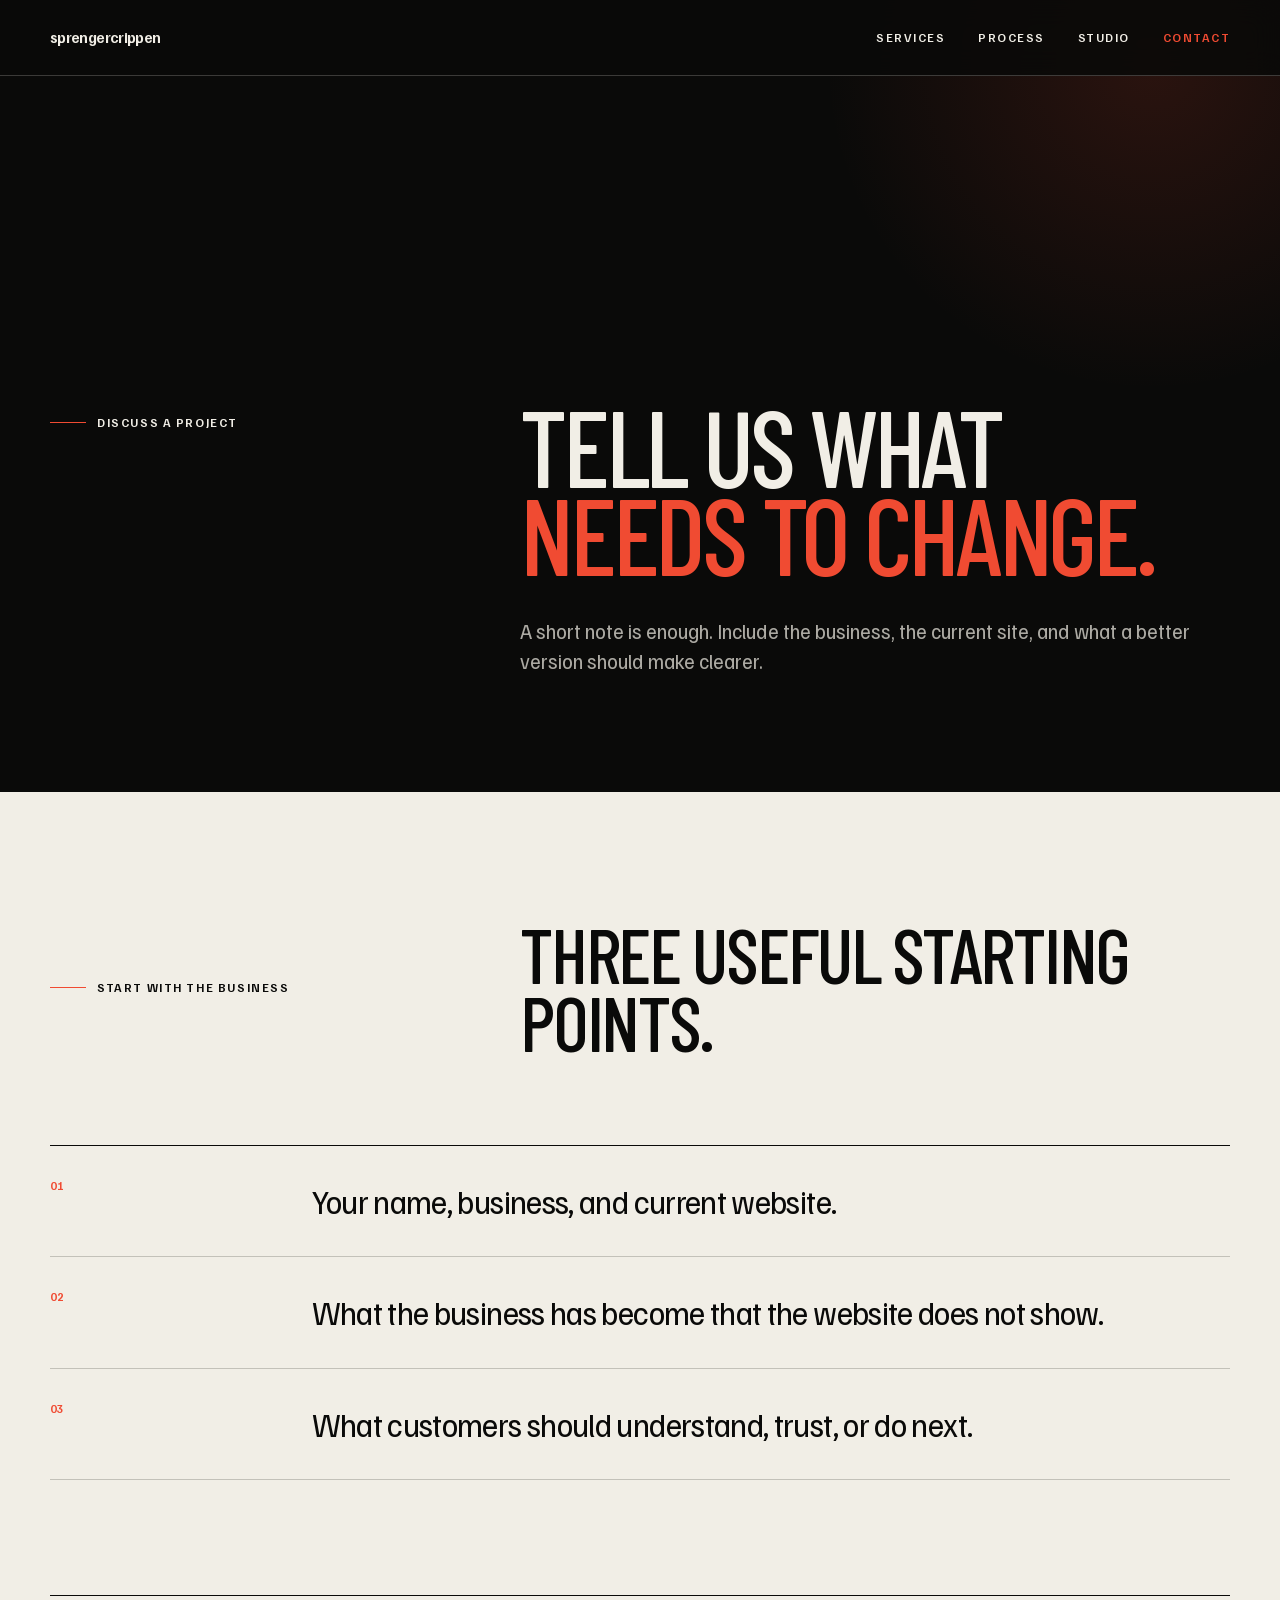
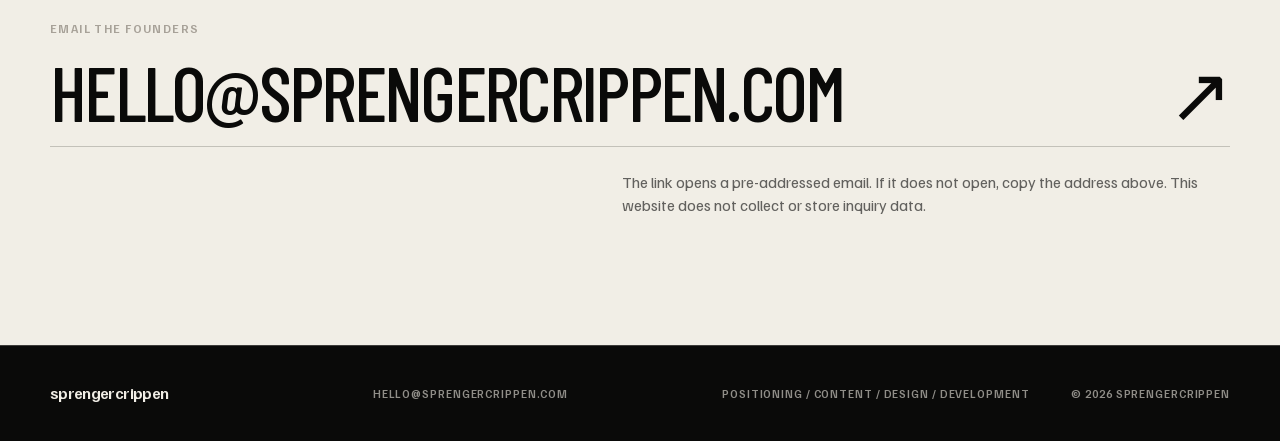
==== commit 0b24aad5: "Publish cinematic editorial reset" ====
--- a/contact/index.html
+++ b/contact/index.html
@@ -1,5 +1,64 @@
-<!DOCTYPE html><html lang="en"><head><meta charSet="utf-8"/><meta name="viewport" content="width=device-width, initial-scale=1"/><link rel="stylesheet" href="/assets/index-DDPwkMCj.css" data-rsc-css-href="/assets/index-DDPwkMCj.css" data-precedence="vite-rsc/importer-resources"/><title>Start a Conversation — sprengercrippen</title><meta name="description" content="Tell sprengercrippen about the business, what the current website gets wrong, and what customers should understand instead."/><meta name="application-name" content="sprengercrippen"/><meta name="robots" content="index, follow"/><meta property="og:title" content="sprengercrippen — Make the business unmistakable."/><meta property="og:description" content="sprengercrippen is a two-founder website studio that finds what makes a business unmistakable, then builds the strategy, story, design, and technology around it."/><meta property="og:url" content="https://sprengercrippen.com"/><meta property="og:site_name" content="sprengercrippen"/><meta property="og:type" content="website"/><meta property="og:locale" content="en_US"/><meta property="og:image" content="https://sprengercrippen.com/og-unmistakable.png"/><meta property="og:image:width" content="1200"/><meta property="og:image:height" content="630"/><meta property="og:image:alt" content="sprengercrippen — Make the business unmistakable."/><meta name="twitter:card" content="summary_large_image"/><meta name="twitter:title" content="sprengercrippen — Make the business unmistakable."/><meta name="twitter:description" content="sprengercrippen is a two-founder website studio that finds what makes a business unmistakable, then builds the strategy, story, design, and technology around it."/><meta name="twitter:image" content="https://sprengercrippen.com/og-unmistakable.png"/><link rel="icon" href="https://sprengercrippen.com/icon.png" sizes="64x64" type="image/png"/><link rel="canonical" href="https://sprengercrippen.com/contact"/>
+<!DOCTYPE html><html lang="en"><head><meta charSet="utf-8"/><meta name="viewport" content="width=device-width, initial-scale=1"/><link rel="stylesheet" href="/assets/index-DC7nVsL0.css" data-rsc-css-href="/assets/index-DC7nVsL0.css" data-precedence="vite-rsc/importer-resources"/><title>Discuss a Project — sprengercrippen</title><meta name="description" content="Tell Sprenger Crippen about the business, the current website, and what it needs to communicate more clearly."/><meta name="application-name" content="sprengercrippen"/><meta name="robots" content="index, follow"/><meta property="og:title" content="Websites for established service businesses that have outgrown theirs."/><meta property="og:description" content="A founder-led studio providing positioning, content, website design, and development for established service businesses."/><meta property="og:url" content="https://sprengercrippen.com"/><meta property="og:site_name" content="sprengercrippen"/><meta property="og:type" content="website"/><meta property="og:locale" content="en_US"/><meta property="og:image" content="https://sprengercrippen.com/og.png"/><meta property="og:image:width" content="1200"/><meta property="og:image:height" content="630"/><meta property="og:image:alt" content="sprengercrippen — Websites for established service businesses that have outgrown theirs."/><meta name="twitter:card" content="summary_large_image"/><meta name="twitter:title" content="Websites for established service businesses that have outgrown theirs."/><meta name="twitter:description" content="A founder-led studio providing positioning, content, website design, and development for established service businesses."/><meta name="twitter:image" content="https://sprengercrippen.com/og.png"/><link rel="icon" href="https://sprengercrippen.com/icon.png" sizes="64x64" type="image/png"/><link rel="canonical" href="https://sprengercrippen.com/contact"/>
 <style data-vinext-fonts>/* vietnamese */
+@font-face {
+  font-family: 'Barlow Condensed';
+  font-style: normal;
+  font-weight: 500;
+  font-display: swap;
+  src: url(/assets/_vinext_fonts/barlow-condensed-1486b19c8a64/barlow-condensed-eae9592c.woff2) format('woff2');
+  unicode-range: U+0102-0103, U+0110-0111, U+0128-0129, U+0168-0169, U+01A0-01A1, U+01AF-01B0, U+0300-0301, U+0303-0304, U+0308-0309, U+0323, U+0329, U+1EA0-1EF9, U+20AB;
+}
+/* latin-ext */
+@font-face {
+  font-family: 'Barlow Condensed';
+  font-style: normal;
+  font-weight: 500;
+  font-display: swap;
+  src: url(/assets/_vinext_fonts/barlow-condensed-1486b19c8a64/barlow-condensed-ac25a2ed.woff2) format('woff2');
+  unicode-range: U+0100-02BA, U+02BD-02C5, U+02C7-02CC, U+02CE-02D7, U+02DD-02FF, U+0304, U+0308, U+0329, U+1D00-1DBF, U+1E00-1E9F, U+1EF2-1EFF, U+2020, U+20A0-20AB, U+20AD-20C0, U+2113, U+2C60-2C7F, U+A720-A7FF;
+}
+/* latin */
+@font-face {
+  font-family: 'Barlow Condensed';
+  font-style: normal;
+  font-weight: 500;
+  font-display: swap;
+  src: url(/assets/_vinext_fonts/barlow-condensed-1486b19c8a64/barlow-condensed-9eab880d.woff2) format('woff2');
+  unicode-range: U+0000-00FF, U+0131, U+0152-0153, U+02BB-02BC, U+02C6, U+02DA, U+02DC, U+0304, U+0308, U+0329, U+2000-206F, U+20AC, U+2122, U+2191, U+2193, U+2212, U+2215, U+FEFF, U+FFFD;
+}
+/* vietnamese */
+@font-face {
+  font-family: 'Barlow Condensed';
+  font-style: normal;
+  font-weight: 600;
+  font-display: swap;
+  src: url(/assets/_vinext_fonts/barlow-condensed-1486b19c8a64/barlow-condensed-76d3ceb7.woff2) format('woff2');
+  unicode-range: U+0102-0103, U+0110-0111, U+0128-0129, U+0168-0169, U+01A0-01A1, U+01AF-01B0, U+0300-0301, U+0303-0304, U+0308-0309, U+0323, U+0329, U+1EA0-1EF9, U+20AB;
+}
+/* latin-ext */
+@font-face {
+  font-family: 'Barlow Condensed';
+  font-style: normal;
+  font-weight: 600;
+  font-display: swap;
+  src: url(/assets/_vinext_fonts/barlow-condensed-1486b19c8a64/barlow-condensed-ced6a51b.woff2) format('woff2');
+  unicode-range: U+0100-02BA, U+02BD-02C5, U+02C7-02CC, U+02CE-02D7, U+02DD-02FF, U+0304, U+0308, U+0329, U+1D00-1DBF, U+1E00-1E9F, U+1EF2-1EFF, U+2020, U+20A0-20AB, U+20AD-20C0, U+2113, U+2C60-2C7F, U+A720-A7FF;
+}
+/* latin */
+@font-face {
+  font-family: 'Barlow Condensed';
+  font-style: normal;
+  font-weight: 600;
+  font-display: swap;
+  src: url(/assets/_vinext_fonts/barlow-condensed-1486b19c8a64/barlow-condensed-07c3c732.woff2) format('woff2');
+  unicode-range: U+0000-00FF, U+0131, U+0152-0153, U+02BB-02BC, U+02C6, U+02DA, U+02DC, U+0304, U+0308, U+0329, U+2000-206F, U+20AC, U+2122, U+2191, U+2193, U+2212, U+2215, U+FEFF, U+FFFD;
+}
+
+.__font_barlow_condensed_0zvnnw6 { font-family: 'Barlow Condensed', sans-serif; }
+
+.__variable_barlow_condensed_0zvnnw6 { --font-display: 'Barlow Condensed', sans-serif; }
+
+/* vietnamese */
 @font-face {
   font-family: 'Familjen Grotesk';
   font-style: normal;
@@ -27,148 +86,8 @@
   unicode-range: U+0000-00FF, U+0131, U+0152-0153, U+02BB-02BC, U+02C6, U+02DA, U+02DC, U+0304, U+0308, U+0329, U+2000-206F, U+20AC, U+2122, U+2191, U+2193, U+2212, U+2215, U+FEFF, U+FFFD;
 }
 
-.__font_familjen_grotesk_0hf67gs { font-family: 'Familjen Grotesk', sans-serif; }
+.__font_familjen_grotesk_0s5k0cw { font-family: 'Familjen Grotesk', sans-serif; }
 
-.__variable_familjen_grotesk_0hf67gs { --font-familjen-grotesk: 'Familjen Grotesk', sans-serif; }
-
-/* cyrillic-ext */
-@font-face {
-  font-family: 'IBM Plex Mono';
-  font-style: normal;
-  font-weight: 400;
-  font-display: swap;
-  src: url(/assets/_vinext_fonts/ibm-plex-mono-fb0034d93db3/ibm-plex-mono-3a6be21f.woff2) format('woff2');
-  unicode-range: U+0460-052F, U+1C80-1C8A, U+20B4, U+2DE0-2DFF, U+A640-A69F, U+FE2E-FE2F;
-}
-/* cyrillic */
-@font-face {
-  font-family: 'IBM Plex Mono';
-  font-style: normal;
-  font-weight: 400;
-  font-display: swap;
-  src: url(/assets/_vinext_fonts/ibm-plex-mono-fb0034d93db3/ibm-plex-mono-c969eaac.woff2) format('woff2');
-  unicode-range: U+0301, U+0400-045F, U+0490-0491, U+04B0-04B1, U+2116;
-}
-/* vietnamese */
-@font-face {
-  font-family: 'IBM Plex Mono';
-  font-style: normal;
-  font-weight: 400;
-  font-display: swap;
-  src: url(/assets/_vinext_fonts/ibm-plex-mono-fb0034d93db3/ibm-plex-mono-ef6e627b.woff2) format('woff2');
-  unicode-range: U+0102-0103, U+0110-0111, U+0128-0129, U+0168-0169, U+01A0-01A1, U+01AF-01B0, U+0300-0301, U+0303-0304, U+0308-0309, U+0323, U+0329, U+1EA0-1EF9, U+20AB;
-}
-/* latin-ext */
-@font-face {
-  font-family: 'IBM Plex Mono';
-  font-style: normal;
-  font-weight: 400;
-  font-display: swap;
-  src: url(/assets/_vinext_fonts/ibm-plex-mono-fb0034d93db3/ibm-plex-mono-9994c10a.woff2) format('woff2');
-  unicode-range: U+0100-02BA, U+02BD-02C5, U+02C7-02CC, U+02CE-02D7, U+02DD-02FF, U+0304, U+0308, U+0329, U+1D00-1DBF, U+1E00-1E9F, U+1EF2-1EFF, U+2020, U+20A0-20AB, U+20AD-20C0, U+2113, U+2C60-2C7F, U+A720-A7FF;
-}
-/* latin */
-@font-face {
-  font-family: 'IBM Plex Mono';
-  font-style: normal;
-  font-weight: 400;
-  font-display: swap;
-  src: url(/assets/_vinext_fonts/ibm-plex-mono-fb0034d93db3/ibm-plex-mono-d7731959.woff2) format('woff2');
-  unicode-range: U+0000-00FF, U+0131, U+0152-0153, U+02BB-02BC, U+02C6, U+02DA, U+02DC, U+0304, U+0308, U+0329, U+2000-206F, U+20AC, U+2122, U+2191, U+2193, U+2212, U+2215, U+FEFF, U+FFFD;
-}
-/* cyrillic-ext */
-@font-face {
-  font-family: 'IBM Plex Mono';
-  font-style: normal;
-  font-weight: 500;
-  font-display: swap;
-  src: url(/assets/_vinext_fonts/ibm-plex-mono-fb0034d93db3/ibm-plex-mono-1321c702.woff2) format('woff2');
-  unicode-range: U+0460-052F, U+1C80-1C8A, U+20B4, U+2DE0-2DFF, U+A640-A69F, U+FE2E-FE2F;
-}
-/* cyrillic */
-@font-face {
-  font-family: 'IBM Plex Mono';
-  font-style: normal;
-  font-weight: 500;
-  font-display: swap;
-  src: url(/assets/_vinext_fonts/ibm-plex-mono-fb0034d93db3/ibm-plex-mono-b98a4523.woff2) format('woff2');
-  unicode-range: U+0301, U+0400-045F, U+0490-0491, U+04B0-04B1, U+2116;
-}
-/* vietnamese */
-@font-face {
-  font-family: 'IBM Plex Mono';
-  font-style: normal;
-  font-weight: 500;
-  font-display: swap;
-  src: url(/assets/_vinext_fonts/ibm-plex-mono-fb0034d93db3/ibm-plex-mono-d9a6454f.woff2) format('woff2');
-  unicode-range: U+0102-0103, U+0110-0111, U+0128-0129, U+0168-0169, U+01A0-01A1, U+01AF-01B0, U+0300-0301, U+0303-0304, U+0308-0309, U+0323, U+0329, U+1EA0-1EF9, U+20AB;
-}
-/* latin-ext */
-@font-face {
-  font-family: 'IBM Plex Mono';
-  font-style: normal;
-  font-weight: 500;
-  font-display: swap;
-  src: url(/assets/_vinext_fonts/ibm-plex-mono-fb0034d93db3/ibm-plex-mono-60d1ee22.woff2) format('woff2');
-  unicode-range: U+0100-02BA, U+02BD-02C5, U+02C7-02CC, U+02CE-02D7, U+02DD-02FF, U+0304, U+0308, U+0329, U+1D00-1DBF, U+1E00-1E9F, U+1EF2-1EFF, U+2020, U+20A0-20AB, U+20AD-20C0, U+2113, U+2C60-2C7F, U+A720-A7FF;
-}
-/* latin */
-@font-face {
-  font-family: 'IBM Plex Mono';
-  font-style: normal;
-  font-weight: 500;
-  font-display: swap;
-  src: url(/assets/_vinext_fonts/ibm-plex-mono-fb0034d93db3/ibm-plex-mono-8d0aead6.woff2) format('woff2');
-  unicode-range: U+0000-00FF, U+0131, U+0152-0153, U+02BB-02BC, U+02C6, U+02DA, U+02DC, U+0304, U+0308, U+0329, U+2000-206F, U+20AC, U+2122, U+2191, U+2193, U+2212, U+2215, U+FEFF, U+FFFD;
-}
-/* cyrillic-ext */
-@font-face {
-  font-family: 'IBM Plex Mono';
-  font-style: normal;
-  font-weight: 600;
-  font-display: swap;
-  src: url(/assets/_vinext_fonts/ibm-plex-mono-fb0034d93db3/ibm-plex-mono-fffef905.woff2) format('woff2');
-  unicode-range: U+0460-052F, U+1C80-1C8A, U+20B4, U+2DE0-2DFF, U+A640-A69F, U+FE2E-FE2F;
-}
-/* cyrillic */
-@font-face {
-  font-family: 'IBM Plex Mono';
-  font-style: normal;
-  font-weight: 600;
-  font-display: swap;
-  src: url(/assets/_vinext_fonts/ibm-plex-mono-fb0034d93db3/ibm-plex-mono-4d3fe5e6.woff2) format('woff2');
-  unicode-range: U+0301, U+0400-045F, U+0490-0491, U+04B0-04B1, U+2116;
-}
-/* vietnamese */
-@font-face {
-  font-family: 'IBM Plex Mono';
-  font-style: normal;
-  font-weight: 600;
-  font-display: swap;
-  src: url(/assets/_vinext_fonts/ibm-plex-mono-fb0034d93db3/ibm-plex-mono-3d252c9a.woff2) format('woff2');
-  unicode-range: U+0102-0103, U+0110-0111, U+0128-0129, U+0168-0169, U+01A0-01A1, U+01AF-01B0, U+0300-0301, U+0303-0304, U+0308-0309, U+0323, U+0329, U+1EA0-1EF9, U+20AB;
-}
-/* latin-ext */
-@font-face {
-  font-family: 'IBM Plex Mono';
-  font-style: normal;
-  font-weight: 600;
-  font-display: swap;
-  src: url(/assets/_vinext_fonts/ibm-plex-mono-fb0034d93db3/ibm-plex-mono-486bb381.woff2) format('woff2');
-  unicode-range: U+0100-02BA, U+02BD-02C5, U+02C7-02CC, U+02CE-02D7, U+02DD-02FF, U+0304, U+0308, U+0329, U+1D00-1DBF, U+1E00-1E9F, U+1EF2-1EFF, U+2020, U+20A0-20AB, U+20AD-20C0, U+2113, U+2C60-2C7F, U+A720-A7FF;
-}
-/* latin */
-@font-face {
-  font-family: 'IBM Plex Mono';
-  font-style: normal;
-  font-weight: 600;
-  font-display: swap;
-  src: url(/assets/_vinext_fonts/ibm-plex-mono-fb0034d93db3/ibm-plex-mono-8864f199.woff2) format('woff2');
-  unicode-range: U+0000-00FF, U+0131, U+0152-0153, U+02BB-02BC, U+02C6, U+02DA, U+02DC, U+0304, U+0308, U+0329, U+2000-206F, U+20AC, U+2122, U+2191, U+2193, U+2212, U+2215, U+FEFF, U+FFFD;
-}
-
-.__font_ibm_plex_mono_0oze4nk { font-family: 'IBM Plex Mono', sans-serif; }
-
-.__variable_ibm_plex_mono_0oze4nk { --font-ibm-plex-mono: 'IBM Plex Mono', sans-serif; }
+.__variable_familjen_grotesk_0s5k0cw { --font-body: 'Familjen Grotesk', sans-serif; }
 </style>
-</head><body class="__variable_familjen_grotesk_0hf67gs __variable_ibm_plex_mono_0oze4nk"><script type="application/ld+json">{"@context":"https://schema.org","@type":"Organization","name":"sprengercrippen","url":"https://sprengercrippen.com","founder":[{"@type":"Person","name":"Solomon Sprenger"},{"@type":"Person","name":"Joe Crippen"}]}</script><div class="site-frame contact-frame"><a class="skip-link" href="#main-content">Skip to content</a><header class="site-header"><a href="/" class="site-header__brand" aria-label="sprengercrippen home">sprengercrippen</a><nav class="desktop-nav" aria-label="Primary navigation"><a href="/#method">Method</a><a href="/#studio">Studio</a><a href="/#process">Process</a><a href="/contact" class="nav-cta">Start a conversation <span aria-hidden="true">↗</span></a></nav><details class="mobile-nav"><summary aria-label="Toggle navigation"><span>Menu</span><span class="menu-lines" aria-hidden="true"></span></summary><nav aria-label="Mobile navigation"><a href="/#method">Method</a><a href="/#studio">Studio</a><a href="/#process">Process</a><a href="/contact">Start a conversation ↗</a></nav></details></header><main id="main-content" class="contact-page"><section class="contact-hero" aria-labelledby="contact-title"><span class="section-label section-label--default">Start a conversation</span><div class="contact-hero__copy"><h1 id="contact-title">Start with<br/><span>the business.</span></h1><p>A short note is enough. Tell us what customers value, where the current website falls short, and what a better version should make impossible to miss.</p></div></section><section class="contact-brief" aria-labelledby="contact-brief-title"><div><span class="section-label section-label--inverse">A useful first note</span><h2 id="contact-brief-title">Four useful starting points.</h2></div><ol><li><span>01</span><p>Your name, business, and current website.</p></li><li><span>02</span><p>What the business has become that the website does not show.</p></li><li><span>03</span><p>What the current site gets wrong, buries, or overcomplicates.</p></li><li><span>04</span><p>What customers should understand or do next.</p></li></ol></section><section class="contact-action" aria-labelledby="contact-action-title"><span class="section-label section-label--default">Email the founders</span><h2 id="contact-action-title">Tell us what the site is missing.</h2><a class="contact-email" href="mailto:hello@sprengercrippen.com?subject=Project%20inquiry&amp;body=Name%3A%0D%0ACompany%3A%0D%0ACurrent%20website%3A%0D%0AWhat%20needs%20to%20change%3A%0D%0A">hello@sprengercrippen.com<!-- --> <span aria-hidden="true">↗</span></a><div class="contact-action__notes"><p>The link opens a pre-addressed email with a few prompts. If your email app does not open, copy the address above.</p><p>This website does not collect, store, or track inquiry data.</p></div></section></main><footer class="site-footer"><div class="site-footer__meta"><a href="/" class="footer-wordmark">sprengercrippen</a><a href="mailto:hello@sprengercrippen.com">hello@sprengercrippen.com</a><span>Strategy / story / design / development</span><span>© 2026 <!-- -->sprengercrippen</span></div></footer></div></body></html>+</head><body class="__variable_barlow_condensed_0zvnnw6 __variable_familjen_grotesk_0s5k0cw"><script type="application/ld+json">{"@context":"https://schema.org","@type":"Organization","name":"sprengercrippen","url":"https://sprengercrippen.com","founder":[{"@type":"Person","name":"Solomon Sprenger"},{"@type":"Person","name":"Joe Crippen"}]}</script><div class="site-frame contact-frame"><a class="skip-link" href="#main-content">Skip to content</a><header class="site-header"><a href="/" class="site-header__brand" aria-label="sprengercrippen home">sprengercrippen</a><nav class="desktop-nav" aria-label="Primary navigation"><a href="/#services">Services</a><a href="/#process">Process</a><a href="/#studio">Studio</a><a href="/contact" class="nav-contact">Contact</a></nav><details class="mobile-nav"><summary aria-label="Toggle navigation"><span>Menu</span><span class="menu-mark" aria-hidden="true"></span></summary><nav aria-label="Mobile navigation"><a href="/#services"><small>0<!-- -->1</small><span>Services</span></a><a href="/#process"><small>0<!-- -->2</small><span>Process</span></a><a href="/#studio"><small>0<!-- -->3</small><span>Studio</span></a><a href="/contact"><small>04</small><span>Contact</span></a><a class="mobile-nav__email" href="mailto:hello@sprengercrippen.com">hello@sprengercrippen.com</a></nav></details></header><main id="main-content" class="contact-page"><section class="contact-intro" aria-labelledby="contact-title"><span class="section-label section-label--inverse"><i aria-hidden="true"></i>Discuss a project</span><h1 id="contact-title">Tell us what<br/><span>needs to change.</span></h1><p>A short note is enough. Include the business, the current site, and what a better version should make clearer.</p></section><section class="contact-details" aria-labelledby="contact-details-title"><div class="contact-details__heading"><span class="section-label"><i aria-hidden="true"></i>Start with the business</span><h2 id="contact-details-title">Three useful starting points.</h2></div><ol class="contact-prompts"><li><span>0<!-- -->1</span><p>Your name, business, and current website.</p></li><li><span>0<!-- -->2</span><p>What the business has become that the website does not show.</p></li><li><span>0<!-- -->3</span><p>What customers should understand, trust, or do next.</p></li></ol><div class="contact-email-block"><span>Email the founders</span><a href="mailto:hello@sprengercrippen.com?subject=Project%20inquiry&amp;body=Name%3A%0D%0ABusiness%3A%0D%0ACurrent%20website%3A%0D%0AWhat%20needs%20to%20change%3A%0D%0A">hello@sprengercrippen.com<span aria-hidden="true">↗</span></a><p>The link opens a pre-addressed email. If it does not open, copy the address above. This website does not collect or store inquiry data.</p></div></section></main><footer class="site-footer"><div class="site-footer__meta"><a href="/" class="footer-wordmark">sprengercrippen</a><a href="mailto:hello@sprengercrippen.com">hello@sprengercrippen.com</a><span>Positioning / content / design / development</span><span>© 2026 <!-- -->sprengercrippen</span></div></footer></div></body></html>
--- a/assets/index-DC7nVsL0.css
+++ b/assets/index-DC7nVsL0.css
@@ -0,0 +1 @@
+:root{--ink:#0a0a09;--bone:#f1eee6;--signal:#f04b32;--stone:#a7a198;--rule-dark:#0a0a0933;--rule-light:#f1eee638;--display:"Barlow Condensed", "Arial Narrow", sans-serif;--body:"Familjen Grotesk", Arial, sans-serif;--gutter:clamp(1.25rem, 3.9vw, 4.25rem);--header-height:4.75rem;--scene-pad:clamp(6.5rem, 10vw, 10.5rem)}*{box-sizing:border-box}html{scroll-behavior:smooth}body{background:var(--bone);color:var(--ink);font-family:var(--body);text-rendering:optimizelegibility;-webkit-font-smoothing:antialiased;margin:0;font-size:1rem;line-height:1.45}body,button,a,summary{font-family:var(--body)}a{color:inherit;text-decoration:none}img{max-width:100%;display:block}h1,h2,h3,p,figure,ol{margin:0}ol{padding:0;list-style:none}::selection{background:var(--signal);color:var(--ink)}:focus-visible{outline:3px solid var(--signal);outline-offset:4px}.site-frame{min-width:20rem;overflow:clip}.skip-link{z-index:100;background:var(--bone);color:var(--ink);padding:.75rem 1rem;transition:transform .16s;position:fixed;top:.75rem;left:.75rem;transform:translateY(-180%)}.skip-link:focus{transform:translateY(0)}.site-header{z-index:50;height:var(--header-height);padding-inline:var(--gutter);color:var(--bone);background:color-mix(in srgb, var(--ink) 88%, transparent);border-bottom:1px solid var(--rule-light);-webkit-backdrop-filter:blur(14px);backdrop-filter:blur(14px);justify-content:space-between;align-items:center;display:flex;position:fixed;inset:0 0 auto}.site-header__brand{letter-spacing:-.04em;align-items:center;min-height:44px;font-size:clamp(.98rem,1.2vw,1.14rem);font-weight:650;display:inline-flex}.desktop-nav{align-items:center;gap:clamp(1.6rem,2.6vw,3rem);height:100%;display:flex}.desktop-nav a{letter-spacing:.12em;text-transform:uppercase;align-items:center;min-height:44px;font-size:.76rem;font-weight:600;display:inline-flex;position:relative}.desktop-nav a:after{content:"";background:var(--signal);transform-origin:100%;height:1px;transition:transform .22s;position:absolute;bottom:.5rem;left:0;right:0;transform:scaleX(0)}.desktop-nav a:hover:after,.desktop-nav a:focus-visible:after{transform-origin:0;transform:scaleX(1)}.desktop-nav .nav-contact{color:var(--signal)}.mobile-nav{display:none}.section-label{color:var(--ink);letter-spacing:.13em;text-transform:uppercase;align-items:center;gap:.7rem;font-size:.76rem;font-weight:650;display:inline-flex}.section-label i{background:var(--signal);width:2.25rem;height:1px}.section-label--inverse{color:var(--bone)}.action-link{letter-spacing:.11em;text-transform:uppercase;border:1px solid;justify-content:space-between;align-items:center;gap:2.5rem;min-height:3.25rem;padding:.9rem 1.05rem;font-size:.77rem;font-weight:650;transition:background-color .18s,color .18s,border-color .18s;display:inline-flex}.action-link--light{color:var(--bone)}.action-link--light:hover,.action-link--light:focus-visible{color:var(--ink);background:var(--signal);border-color:var(--signal)}.action-link--dark{color:var(--ink)}.action-link--dark:hover,.action-link--dark:focus-visible{color:var(--bone);background:var(--ink)}.quiet-link{letter-spacing:.1em;text-transform:uppercase;align-items:center;gap:1.2rem;min-height:44px;font-size:.77rem;font-weight:650;display:inline-flex;position:relative}.quiet-link:after{content:"";transform-origin:0;background:currentColor;height:1px;transition:transform .18s;position:absolute;bottom:0;left:0;right:0}.quiet-link:hover:after{transform:scaleX(.35)}.quiet-link--inverse{color:var(--bone)}.hero-scene{min-height:100svh;padding:calc(var(--header-height) + clamp(2rem, 5vh, 5rem)) var(--gutter) clamp(5.5rem, 9vh, 7rem);color:var(--bone);background:var(--ink);isolation:isolate;align-items:end;display:grid;position:relative}.hero-scene__atmosphere{z-index:-1;background:radial-gradient(circle at 82% 14%,#f04b3221,#0000 25%),linear-gradient(135deg,#0000 0 58%,#f1eee606 58% 59%,#0000 59%);position:absolute;inset:0;overflow:hidden}.hero-scene__atmosphere:before{content:"";aspect-ratio:1;border:1px solid #f1eee617;border-radius:50%;width:min(62vw,64rem);position:absolute;top:4%;right:-22%}.hero-scene__atmosphere span:first-child{top:var(--header-height);background:linear-gradient(var(--signal), transparent);width:1px;height:43%;position:absolute;right:18%}.hero-scene__atmosphere span:last-child{right:var(--gutter);background:var(--signal);width:clamp(4rem,9vw,9rem);height:1px;position:absolute;bottom:4.6rem}.hero-scene__content{max-width:104rem;position:relative}.hero-scene__kicker{color:var(--stone);letter-spacing:.15em;text-transform:uppercase;margin-bottom:clamp(1.2rem,2.4vh,2.25rem);font-size:.76rem;font-weight:650}.hero-scene h1{max-width:91rem;font-family:var(--display);letter-spacing:-.035em;text-transform:uppercase;font-size:clamp(3.4rem,7.8vw,7rem);font-weight:500;line-height:.82}.hero-line{display:block;overflow:hidden}.hero-line>span{animation:.8s cubic-bezier(.16,1,.3,1) both hero-line-in;display:block}.hero-line:nth-child(2)>span{font-size:.84em;animation-delay:90ms}.hero-line:nth-child(3)>span{animation-delay:.18s}.hero-line--accent{color:var(--signal)}.hero-scene__lower{grid-template-columns:minmax(18rem,1fr) auto;align-items:end;gap:3rem;width:min(100%,71rem);margin-top:clamp(2rem,4vh,3.75rem);display:grid}.hero-scene__lower>p{color:#f1eee6c7;max-width:44rem;font-size:clamp(1.05rem,1.55vw,1.35rem);line-height:1.42}.hero-scene__actions{align-items:center;gap:1.6rem;display:flex}.hero-scene__footer{right:var(--gutter);bottom:1.25rem;left:var(--gutter);color:#f1eee67a;letter-spacing:.14em;text-transform:uppercase;justify-content:space-between;font-size:.66rem;font-weight:600;display:flex;position:absolute}@keyframes hero-line-in{0%{opacity:0;transform:translateY(105%)}to{opacity:1;transform:translateY(0)}}.services-scene,.process-scene{padding:var(--scene-pad) var(--gutter);background:var(--bone)}.scene-heading{grid-template-columns:minmax(12rem,.7fr) minmax(32rem,1.35fr);column-gap:clamp(3rem,8vw,9rem);display:grid}.scene-heading .section-label{align-self:start;margin-top:.8rem}.scene-heading h2{font-family:var(--display);letter-spacing:-.035em;text-transform:uppercase;grid-column:2;font-size:clamp(3.6rem,6.4vw,6.6rem);font-weight:500;line-height:.87}.scene-heading h2 span{color:var(--signal)}.scene-heading>p{color:#0a0a09ad;grid-column:2;max-width:42rem;margin-top:2rem;font-size:clamp(1.05rem,1.45vw,1.28rem);line-height:1.5}.service-list{border-top:1px solid var(--rule-dark);border-bottom:1px solid var(--rule-dark);grid-template-columns:repeat(3,1fr);margin-top:clamp(5rem,9vw,9rem);display:grid}.service-list article{border-right:1px solid var(--rule-dark);flex-direction:column;min-height:clamp(22rem,32vw,31rem);padding:1.5rem clamp(1.25rem,2.4vw,2.5rem) 2rem;display:flex}.service-list article:first-child{padding-left:0}.service-list article:last-child{border-right:0;padding-right:0}.service-list__number{color:var(--signal);letter-spacing:.13em;font-size:.72rem;font-weight:650}.service-list h3{max-width:18rem;font-family:var(--display);letter-spacing:-.025em;text-transform:uppercase;margin-top:auto;font-size:clamp(2.6rem,4vw,4.4rem);font-weight:500;line-height:.9}.service-list p{color:#0a0a09a8;max-width:24rem;margin-top:1.4rem;font-size:1rem;line-height:1.5}.fit-scene{padding:var(--scene-pad) var(--gutter);color:var(--bone);background:var(--ink)}.fit-scene__heading{grid-template-columns:minmax(12rem,.7fr) minmax(32rem,1.35fr);column-gap:clamp(3rem,8vw,9rem);display:grid}.fit-scene__heading .section-label{margin-top:.8rem}.fit-scene__heading h2{font-family:var(--display);letter-spacing:-.035em;text-transform:uppercase;grid-column:2;font-size:clamp(3.8rem,7vw,7.2rem);font-weight:500;line-height:.85}.fit-scene__heading h2 span{color:var(--signal)}.fit-list{border-top:1px solid var(--rule-light);margin-top:clamp(5rem,9vw,9rem)}.fit-list article{border-bottom:1px solid var(--rule-light);grid-template-columns:minmax(5rem,.4fr) minmax(18rem,1.6fr);gap:2rem;padding:clamp(1.8rem,3.2vw,3.25rem) 0;display:grid}.fit-list>article>span{color:var(--signal);letter-spacing:.13em;font-size:.72rem;font-weight:650}.fit-list article>div{grid-template-columns:minmax(19rem,1fr) minmax(17rem,.75fr);align-items:start;gap:clamp(2rem,7vw,8rem);display:grid}.fit-list h3{font-family:var(--display);letter-spacing:-.02em;text-transform:uppercase;font-size:clamp(2.5rem,4.2vw,4.5rem);font-weight:500;line-height:.92}.fit-list p{color:#f1eee69e;font-size:1rem;line-height:1.55}.scene-heading--process{align-items:start}.process-list{border-top:1px solid var(--ink);grid-template-columns:repeat(4,1fr);margin-top:clamp(5rem,8vw,8rem);display:grid}.process-list li{border-right:1px solid var(--rule-dark);min-height:25rem;padding:1.3rem clamp(1rem,1.8vw,2rem) 2rem;position:relative}.process-list li:first-child{padding-left:0}.process-list li:last-child{border-right:0;padding-right:0}.process-list li>span{color:var(--signal);letter-spacing:.13em;font-size:.72rem;font-weight:650}.process-list h3{font-family:var(--display);letter-spacing:-.02em;text-transform:uppercase;margin-top:clamp(7rem,11vw,11rem);font-size:clamp(2.4rem,3.2vw,3.5rem);font-weight:500;line-height:.92}.process-list p{color:#0a0a09a6;max-width:19rem;margin-top:1.2rem;line-height:1.5}.studio-scene{padding:var(--scene-pad) var(--gutter);color:var(--bone);background:var(--ink)}.studio-scene__heading{grid-template-columns:minmax(12rem,.7fr) minmax(32rem,1.35fr);column-gap:clamp(3rem,8vw,9rem);display:grid}.studio-scene__heading .section-label{margin-top:.8rem}.studio-scene__heading h2{font-family:var(--display);letter-spacing:-.035em;text-transform:uppercase;grid-column:2;font-size:clamp(3.8rem,7vw,7.2rem);font-weight:500;line-height:.85}.studio-scene__heading h2 span{color:var(--signal)}.founder-spread{border:1px solid var(--rule-light);grid-template-columns:1fr 1fr;margin-top:clamp(5rem,8vw,8rem);display:grid}.founder-spread figure:first-child{border-right:1px solid var(--rule-light)}.founder-portrait{aspect-ratio:1.15;background:#d8d5cd;position:relative;overflow:hidden}.founder-portrait:after{content:"";pointer-events:none;background:linear-gradient(#0000 72%,#0a0a0929);position:absolute;inset:0}.founder-portrait img{object-fit:cover;object-position:center 18%;filter:grayscale()contrast(1.1);width:100%;height:100%;transition:filter .45s,transform .7s cubic-bezier(.16,1,.3,1);transform:scale(1.015)}.founder-spread figure:hover img{filter:grayscale(.82)contrast(1.06);transform:scale(1.035)}.founder-spread figcaption{justify-content:space-between;align-items:center;gap:1rem;min-height:6.2rem;padding:1.2rem 1.5rem;display:flex}.founder-spread figcaption span{font-family:var(--display);letter-spacing:-.02em;text-transform:uppercase;font-size:clamp(2rem,3vw,3.2rem);font-weight:500;line-height:1}.founder-spread figcaption small{color:var(--signal);letter-spacing:.13em;font-size:.7rem;font-weight:650}.studio-scene__statement{grid-template-columns:minmax(20rem,1fr) auto;align-items:end;gap:clamp(3rem,8vw,8rem);width:min(100%,69rem);margin:clamp(3rem,6vw,6rem) 0 0 auto;display:grid}.studio-scene__statement p{letter-spacing:-.025em;font-size:clamp(1.5rem,2.6vw,2.5rem);line-height:1.22}.site-footer{color:var(--bone);background:var(--ink)}.site-footer__prompt{min-height:78svh;padding:var(--scene-pad) var(--gutter);border-top:1px solid var(--rule-light);background:radial-gradient(circle at 90% 12%, #f04b3226, transparent 23%), var(--ink);grid-template-columns:minmax(12rem,.7fr) minmax(32rem,1.35fr);align-content:center;column-gap:clamp(3rem,8vw,9rem);display:grid}.site-footer__prompt .section-label{align-self:start;margin-top:.8rem}.site-footer__prompt-copy{grid-column:2}.site-footer__prompt h2{max-width:63rem;font-family:var(--display);letter-spacing:-.035em;text-transform:uppercase;font-size:clamp(3.8rem,7vw,7.2rem);font-weight:500;line-height:.86}.site-footer__prompt .action-link{margin-top:clamp(2.5rem,4vw,4rem)}.site-footer__meta{min-height:6rem;padding:1.4rem var(--gutter);border-top:1px solid var(--rule-light);color:#f1eee694;letter-spacing:.08em;text-transform:uppercase;grid-template-columns:1.1fr 1.2fr 1.2fr auto;align-items:center;gap:2rem;font-size:.7rem;font-weight:600;display:grid}.site-footer__meta a:hover{color:var(--signal)}.site-footer__meta a{align-items:center;min-height:44px;display:inline-flex}.site-footer__meta .footer-wordmark{color:var(--bone);letter-spacing:-.04em;text-transform:lowercase;font-size:1rem;font-weight:650}.contact-page{color:var(--bone);background:var(--ink)}.contact-intro{min-height:88svh;padding:calc(var(--header-height) + 4rem) var(--gutter) clamp(5rem, 9vw, 8rem);background:radial-gradient(circle at 90% 8%, #f04b3224, transparent 24%), var(--ink);grid-template-columns:minmax(12rem,.7fr) minmax(32rem,1.35fr);align-content:end;column-gap:clamp(3rem,8vw,9rem);display:grid}.contact-intro .section-label{align-self:start;margin-top:.8rem}.contact-intro h1{font-family:var(--display);letter-spacing:-.04em;text-transform:uppercase;grid-column:2;font-size:clamp(4.5rem,8.4vw,8.75rem);font-weight:500;line-height:.82}.contact-intro h1 span{color:var(--signal)}.contact-intro>p{color:#f1eee6b3;grid-column:2;max-width:42rem;margin-top:2.5rem;font-size:clamp(1.1rem,1.6vw,1.4rem)}.contact-details{padding:var(--scene-pad) var(--gutter);color:var(--ink);background:var(--bone)}.contact-details__heading{grid-template-columns:minmax(12rem,.7fr) minmax(32rem,1.35fr);column-gap:clamp(3rem,8vw,9rem);display:grid}.contact-details__heading h2{font-family:var(--display);letter-spacing:-.03em;text-transform:uppercase;grid-column:2;font-size:clamp(3.5rem,6vw,6.2rem);font-weight:500;line-height:.88}.contact-prompts{border-top:1px solid var(--ink);margin-top:clamp(4rem,7vw,7rem)}.contact-prompts li{border-bottom:1px solid var(--rule-dark);grid-template-columns:minmax(5rem,.4fr) 1.6fr;gap:2rem;padding:2rem 0;display:grid}.contact-prompts li>span{color:var(--signal);font-size:.72rem;font-weight:650}.contact-prompts p{letter-spacing:-.02em;font-size:clamp(1.4rem,2.5vw,2.35rem)}.contact-email-block{border-top:1px solid var(--ink);margin-top:clamp(5rem,9vw,9rem);padding-top:1.5rem}.contact-email-block>span{color:var(--stone);letter-spacing:.12em;text-transform:uppercase;font-size:.74rem;font-weight:650;display:block}.contact-email-block>a{min-height:5.5rem;font-family:var(--display);letter-spacing:-.035em;text-transform:uppercase;border-bottom:1px solid var(--rule-dark);justify-content:space-between;align-items:center;gap:2rem;padding:1rem 0;font-size:clamp(2.4rem,6vw,6.4rem);font-weight:500;line-height:1;transition:color .18s;display:flex}.contact-email-block>a:hover{color:var(--signal)}.contact-email-block>p{color:#0a0a099e;max-width:38rem;margin:1.5rem 0 0 auto}.not-found{min-height:100svh;padding:calc(var(--header-height) + 3rem) var(--gutter) 4rem;color:var(--bone);background:var(--ink);align-content:center;justify-items:start;gap:2rem;display:grid}.not-found>span{color:var(--stone);letter-spacing:.12em;text-transform:uppercase;font-size:.74rem;font-weight:650}.not-found h1{font-family:var(--display);letter-spacing:-.04em;text-transform:uppercase;font-size:clamp(4.5rem,10vw,10rem);font-weight:500;line-height:.82}.not-found h1 em{color:var(--signal);font-style:normal}@supports (animation-timeline:view()){.service-list article,.fit-list article,.process-list li,.studio-scene__statement{animation:linear both scene-reveal;animation-timeline:view();animation-range:entry 5% cover 28%}.founder-portrait{animation:cubic-bezier(.16,1,.3,1) both portrait-reveal;animation-timeline:view();animation-range:entry cover 38%}}@keyframes scene-reveal{0%{opacity:0;transform:translateY(1rem)}to{opacity:1;transform:translateY(0)}}@keyframes portrait-reveal{0%{opacity:.4;clip-path:inset(0 0 100%)}to{opacity:1;clip-path:inset(0)}}@media (width<=900px){:root{--header-height:4.25rem;--scene-pad:6.5rem}html:has(.mobile-nav[open]){overflow:hidden}.site-header{-webkit-backdrop-filter:none;backdrop-filter:none}.site-header__brand{z-index:3;position:relative}.desktop-nav{display:none}.mobile-nav{z-index:2;display:block;position:relative}.mobile-nav summary{z-index:3;cursor:pointer;letter-spacing:.1em;text-transform:uppercase;justify-content:flex-end;align-items:center;gap:.8rem;min-width:5.25rem;min-height:44px;font-size:.73rem;font-weight:650;list-style:none;display:flex;position:relative}.mobile-nav summary::-webkit-details-marker{display:none}.menu-mark{width:1.5rem;height:1.5rem;position:relative}.menu-mark:before,.menu-mark:after{content:"";background:currentColor;height:1px;transition:transform .18s;position:absolute;top:50%;left:0;right:0}.menu-mark:before{transform:translateY(-.25rem)}.menu-mark:after{transform:translateY(.25rem)}.mobile-nav[open] .menu-mark:before{transform:rotate(45deg)}.mobile-nav[open] .menu-mark:after{transform:rotate(-45deg)}.mobile-nav nav{z-index:1;min-height:100svh;padding:calc(var(--header-height) + 3rem) var(--gutter) 2rem;color:var(--bone);background:radial-gradient(circle at 90% 8%, #f04b3226, transparent 23%), var(--ink);flex-direction:column;display:flex;position:fixed;inset:0;overflow-y:auto}.mobile-nav nav>a:not(.mobile-nav__email){border-bottom:1px solid var(--rule-light);grid-template-columns:2rem 1fr;align-items:center;gap:1rem;min-height:4.75rem;display:grid}.mobile-nav nav>a:first-child{border-top:1px solid var(--rule-light)}.mobile-nav nav small{color:var(--signal);letter-spacing:.12em;font-size:.65rem}.mobile-nav nav>a>span{font-family:var(--display);text-transform:uppercase;font-size:clamp(2.5rem,9vw,4.5rem);font-weight:500;line-height:1}.mobile-nav__email{color:var(--stone);margin-top:auto;padding-top:2rem;font-size:.82rem}.scene-heading,.fit-scene__heading,.studio-scene__heading,.contact-intro,.contact-details__heading,.site-footer__prompt{grid-template-columns:1fr}.scene-heading h2,.scene-heading>p,.fit-scene__heading h2,.studio-scene__heading h2,.contact-intro h1,.contact-intro>p,.contact-details__heading h2,.site-footer__prompt-copy{grid-column:1}.scene-heading h2,.fit-scene__heading h2,.studio-scene__heading h2,.contact-intro h1,.contact-details__heading h2,.site-footer__prompt h2{margin-top:2.5rem}.hero-scene__lower{grid-template-columns:1fr;gap:2rem}.hero-scene__actions{justify-content:space-between}.service-list{grid-template-columns:1fr}.service-list article,.service-list article:first-child,.service-list article:last-child{border-right:0;border-bottom:1px solid var(--rule-dark);min-height:21rem;padding:1.4rem 0 1.8rem}.service-list article:last-child{border-bottom:0}.fit-list article{grid-template-columns:3rem 1fr}.fit-list article>div{grid-template-columns:1fr;gap:1.25rem}.process-list{grid-template-columns:repeat(2,1fr)}.process-list li,.process-list li:first-child,.process-list li:last-child{border-right:1px solid var(--rule-dark);border-bottom:1px solid var(--rule-dark);min-height:22rem;padding:1.3rem 1.5rem 1.8rem}.process-list li:nth-child(2n){border-right:0}.process-list h3{margin-top:7rem}.studio-scene__statement{grid-template-columns:1fr;align-items:start;gap:2rem}.site-footer__prompt{align-content:center}.site-footer__meta{grid-template-columns:1fr 1fr}.contact-intro{align-content:end}.contact-intro .section-label{margin-bottom:0}}@media (width<=620px){:root{--gutter:1.25rem;--scene-pad:5.5rem}.site-header{padding-inline:var(--gutter)}.hero-scene{min-height:100svh;padding-top:calc(var(--header-height) + 2rem);padding-bottom:5rem}.hero-scene__kicker{margin-bottom:1.25rem}.hero-scene h1{font-size:clamp(3.25rem,15vw,4.5rem);line-height:.84}.hero-line:nth-child(2)>span{font-size:.88em}.hero-scene__lower{gap:1.5rem;margin-top:1.7rem}.hero-scene__lower>p{font-size:1rem;line-height:1.38}.hero-scene__actions{flex-direction:column;align-items:stretch;gap:.8rem}.hero-scene__actions .action-link{width:100%}.hero-scene__actions .quiet-link{align-self:flex-start}.hero-scene__footer{display:none}.hero-scene__atmosphere span:last-child{bottom:1.5rem}.scene-heading h2,.fit-scene__heading h2,.studio-scene__heading h2,.contact-details__heading h2,.site-footer__prompt h2{font-size:clamp(3.25rem,15vw,4.4rem)}.scene-heading>p{font-size:1rem}.service-list{margin-top:4rem}.service-list h3{font-size:3rem}.fit-list{margin-top:4rem}.fit-list article{grid-template-columns:1fr;gap:1.25rem}.fit-list h3{font-size:2.85rem}.process-list{grid-template-columns:1fr;margin-top:4rem}.process-list li,.process-list li:first-child,.process-list li:last-child{border-right:0;min-height:18rem;padding:1.2rem 0 1.6rem}.process-list h3{margin-top:5rem;font-size:2.75rem}.founder-spread{grid-template-columns:1fr;margin-top:4rem}.founder-spread figure:first-child{border-right:0;border-bottom:1px solid var(--rule-light)}.founder-portrait{aspect-ratio:1/1.02}.founder-spread figcaption{min-height:5rem;padding:1rem}.founder-spread figcaption span{font-size:2rem}.studio-scene__statement p{font-size:1.4rem}.site-footer__prompt{min-height:72svh}.site-footer__meta{grid-template-columns:1fr;gap:.75rem;padding-block:1.5rem}.contact-intro{min-height:82svh;padding-top:calc(var(--header-height) + 3rem)}.contact-intro h1{font-size:clamp(4rem,19vw,5.6rem)}.contact-prompts li{grid-template-columns:2.5rem 1fr;gap:1rem}.contact-prompts p{font-size:1.3rem}.contact-email-block>a{overflow-wrap:anywhere;flex-direction:column;align-items:flex-start;gap:.5rem;font-size:clamp(2rem,10vw,3.25rem)}.not-found h1{font-size:5rem}}@media (prefers-reduced-motion:reduce){html{scroll-behavior:auto}*,:before,:after{scroll-behavior:auto!important;transition-duration:.01ms!important;animation-duration:.01ms!important;animation-iteration-count:1!important}.hero-line>span,.service-list article,.fit-list article,.process-list li,.studio-scene__statement,.founder-portrait{opacity:1!important;clip-path:none!important;animation:none!important;transform:none!important}}
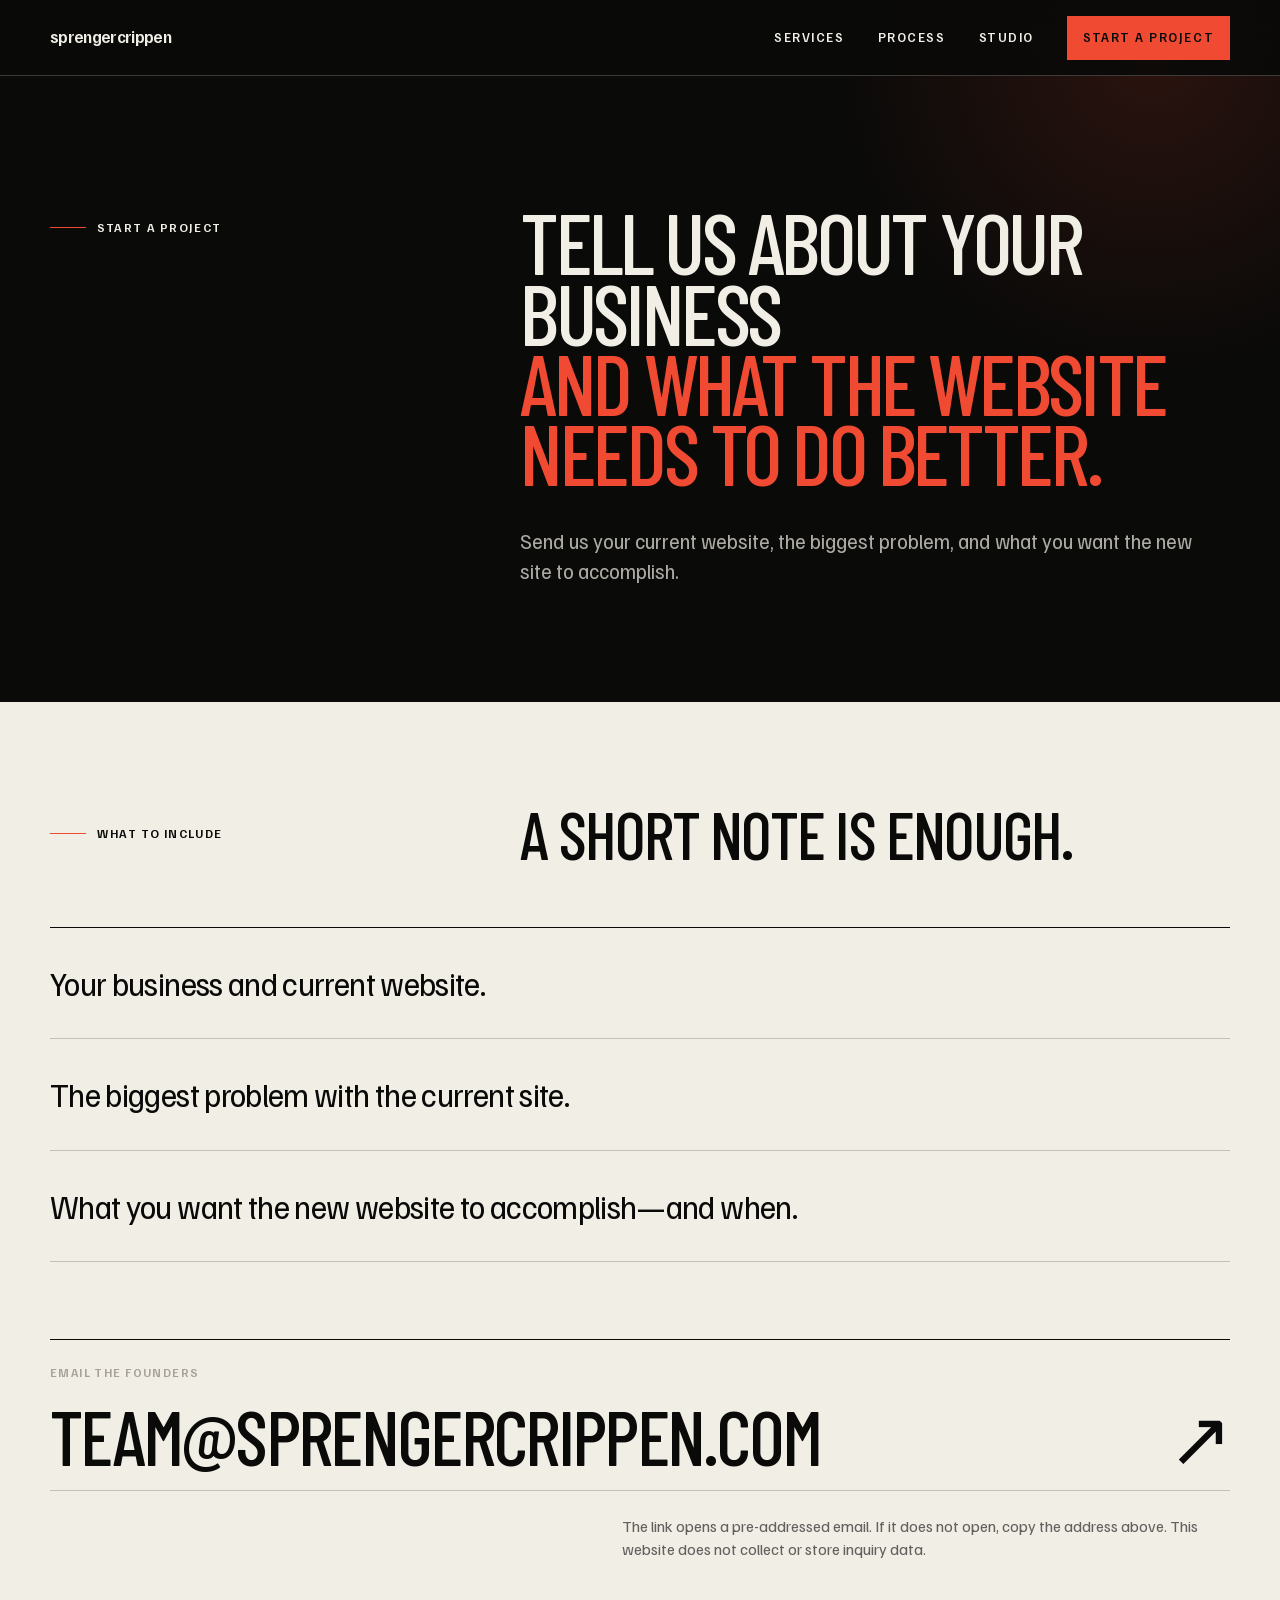
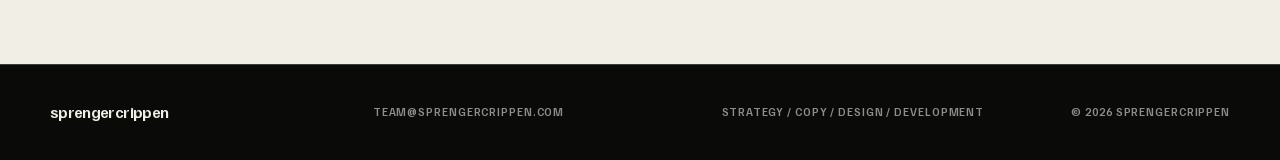
==== commit e55a3a74: "Publish updated studio contact email" ====
--- a/contact/index.html
+++ b/contact/index.html
@@ -1,4 +1,4 @@
-<!DOCTYPE html><html lang="en"><head><meta charSet="utf-8"/><meta name="viewport" content="width=device-width, initial-scale=1"/><link rel="stylesheet" href="/assets/index-DC7nVsL0.css" data-rsc-css-href="/assets/index-DC7nVsL0.css" data-precedence="vite-rsc/importer-resources"/><title>Discuss a Project — sprengercrippen</title><meta name="description" content="Tell Sprenger Crippen about the business, the current website, and what it needs to communicate more clearly."/><meta name="application-name" content="sprengercrippen"/><meta name="robots" content="index, follow"/><meta property="og:title" content="Websites for established service businesses that have outgrown theirs."/><meta property="og:description" content="A founder-led studio providing positioning, content, website design, and development for established service businesses."/><meta property="og:url" content="https://sprengercrippen.com"/><meta property="og:site_name" content="sprengercrippen"/><meta property="og:type" content="website"/><meta property="og:locale" content="en_US"/><meta property="og:image" content="https://sprengercrippen.com/og.png"/><meta property="og:image:width" content="1200"/><meta property="og:image:height" content="630"/><meta property="og:image:alt" content="sprengercrippen — Websites for established service businesses that have outgrown theirs."/><meta name="twitter:card" content="summary_large_image"/><meta name="twitter:title" content="Websites for established service businesses that have outgrown theirs."/><meta name="twitter:description" content="A founder-led studio providing positioning, content, website design, and development for established service businesses."/><meta name="twitter:image" content="https://sprengercrippen.com/og.png"/><link rel="icon" href="https://sprengercrippen.com/icon.png" sizes="64x64" type="image/png"/><link rel="canonical" href="https://sprengercrippen.com/contact"/>
+<!DOCTYPE html><html lang="en"><head><meta charSet="utf-8"/><meta name="viewport" content="width=device-width, initial-scale=1"/><link rel="stylesheet" href="/assets/index-DFupfj_m.css" data-rsc-css-href="/assets/index-DFupfj_m.css" data-precedence="vite-rsc/importer-resources"/><title>Start a Project — sprengercrippen</title><meta name="description" content="Tell Sprenger Crippen about the business, the current website, and what it needs to communicate more clearly."/><meta name="application-name" content="sprengercrippen"/><meta name="robots" content="index, follow"/><meta property="og:title" content="Websites for established service businesses."/><meta property="og:description" content="A founder-led studio providing strategy, copy, website design, and development for established service businesses."/><meta property="og:url" content="https://sprengercrippen.com"/><meta property="og:site_name" content="sprengercrippen"/><meta property="og:type" content="website"/><meta property="og:locale" content="en_US"/><meta property="og:image" content="https://sprengercrippen.com/og.png"/><meta property="og:image:width" content="1200"/><meta property="og:image:height" content="630"/><meta property="og:image:alt" content="sprengercrippen — Websites for established service businesses."/><meta name="twitter:card" content="summary_large_image"/><meta name="twitter:title" content="Websites for established service businesses."/><meta name="twitter:description" content="A founder-led studio providing strategy, copy, website design, and development for established service businesses."/><meta name="twitter:image" content="https://sprengercrippen.com/og.png"/><link rel="icon" href="https://sprengercrippen.com/icon.png" sizes="64x64" type="image/png"/><link rel="canonical" href="https://sprengercrippen.com/contact"/>
 <style data-vinext-fonts>/* vietnamese */
 @font-face {
   font-family: 'Barlow Condensed';
@@ -90,4 +90,4 @@
 
 .__variable_familjen_grotesk_0s5k0cw { --font-body: 'Familjen Grotesk', sans-serif; }
 </style>
-</head><body class="__variable_barlow_condensed_0zvnnw6 __variable_familjen_grotesk_0s5k0cw"><script type="application/ld+json">{"@context":"https://schema.org","@type":"Organization","name":"sprengercrippen","url":"https://sprengercrippen.com","founder":[{"@type":"Person","name":"Solomon Sprenger"},{"@type":"Person","name":"Joe Crippen"}]}</script><div class="site-frame contact-frame"><a class="skip-link" href="#main-content">Skip to content</a><header class="site-header"><a href="/" class="site-header__brand" aria-label="sprengercrippen home">sprengercrippen</a><nav class="desktop-nav" aria-label="Primary navigation"><a href="/#services">Services</a><a href="/#process">Process</a><a href="/#studio">Studio</a><a href="/contact" class="nav-contact">Contact</a></nav><details class="mobile-nav"><summary aria-label="Toggle navigation"><span>Menu</span><span class="menu-mark" aria-hidden="true"></span></summary><nav aria-label="Mobile navigation"><a href="/#services"><small>0<!-- -->1</small><span>Services</span></a><a href="/#process"><small>0<!-- -->2</small><span>Process</span></a><a href="/#studio"><small>0<!-- -->3</small><span>Studio</span></a><a href="/contact"><small>04</small><span>Contact</span></a><a class="mobile-nav__email" href="mailto:hello@sprengercrippen.com">hello@sprengercrippen.com</a></nav></details></header><main id="main-content" class="contact-page"><section class="contact-intro" aria-labelledby="contact-title"><span class="section-label section-label--inverse"><i aria-hidden="true"></i>Discuss a project</span><h1 id="contact-title">Tell us what<br/><span>needs to change.</span></h1><p>A short note is enough. Include the business, the current site, and what a better version should make clearer.</p></section><section class="contact-details" aria-labelledby="contact-details-title"><div class="contact-details__heading"><span class="section-label"><i aria-hidden="true"></i>Start with the business</span><h2 id="contact-details-title">Three useful starting points.</h2></div><ol class="contact-prompts"><li><span>0<!-- -->1</span><p>Your name, business, and current website.</p></li><li><span>0<!-- -->2</span><p>What the business has become that the website does not show.</p></li><li><span>0<!-- -->3</span><p>What customers should understand, trust, or do next.</p></li></ol><div class="contact-email-block"><span>Email the founders</span><a href="mailto:hello@sprengercrippen.com?subject=Project%20inquiry&amp;body=Name%3A%0D%0ABusiness%3A%0D%0ACurrent%20website%3A%0D%0AWhat%20needs%20to%20change%3A%0D%0A">hello@sprengercrippen.com<span aria-hidden="true">↗</span></a><p>The link opens a pre-addressed email. If it does not open, copy the address above. This website does not collect or store inquiry data.</p></div></section></main><footer class="site-footer"><div class="site-footer__meta"><a href="/" class="footer-wordmark">sprengercrippen</a><a href="mailto:hello@sprengercrippen.com">hello@sprengercrippen.com</a><span>Positioning / content / design / development</span><span>© 2026 <!-- -->sprengercrippen</span></div></footer></div></body></html>+</head><body class="__variable_barlow_condensed_0zvnnw6 __variable_familjen_grotesk_0s5k0cw"><script type="application/ld+json">{"@context":"https://schema.org","@type":"Organization","name":"sprengercrippen","url":"https://sprengercrippen.com","founder":[{"@type":"Person","name":"Solomon Sprenger"},{"@type":"Person","name":"Joe Crippen"}]}</script><div class="site-frame contact-frame"><a class="skip-link" href="#main-content">Skip to content</a><header class="site-header"><a href="/" class="site-header__brand" aria-label="sprengercrippen home">sprengercrippen</a><nav class="desktop-nav" aria-label="Primary navigation"><a href="/#services">Services</a><a href="/#process">Process</a><a href="/#studio">Studio</a><a href="/contact" class="nav-contact">Start a project</a></nav><details class="mobile-nav"><summary aria-label="Toggle navigation"><span>Menu</span><span class="menu-mark" aria-hidden="true"></span></summary><nav aria-label="Mobile navigation"><a href="/#services"><span>Services</span></a><a href="/#process"><span>Process</span></a><a href="/#studio"><span>Studio</span></a><a href="/contact" class="mobile-nav__project"><span>Start project</span></a><a class="mobile-nav__email" href="mailto:team@sprengercrippen.com">team@sprengercrippen.com</a></nav></details></header><main id="main-content" class="contact-page"><section class="contact-intro" aria-labelledby="contact-title"><span class="section-label section-label--inverse"><i aria-hidden="true"></i>Start a project</span><h1 id="contact-title">Tell us about your business<br/><span>and what the website needs to do better.</span></h1><p>Send us your current website, the biggest problem, and what you want the new site to accomplish.</p></section><section class="contact-details" aria-labelledby="contact-details-title"><div class="contact-details__heading"><span class="section-label"><i aria-hidden="true"></i>What to include</span><h2 id="contact-details-title">A short note is enough.</h2></div><ol class="contact-prompts"><li><p>Your business and current website.</p></li><li><p>The biggest problem with the current site.</p></li><li><p>What you want the new website to accomplish—and when.</p></li></ol><div class="contact-email-block"><span>Email the founders</span><a href="mailto:team@sprengercrippen.com?subject=Project%20inquiry&amp;body=Name%3A%0D%0ABusiness%3A%0D%0ACurrent%20website%3A%0D%0AWhat%20needs%20to%20change%3A%0D%0A">team@sprengercrippen.com<span aria-hidden="true">↗</span></a><p>The link opens a pre-addressed email. If it does not open, copy the address above. This website does not collect or store inquiry data.</p></div></section></main><footer class="site-footer"><div class="site-footer__meta"><a href="/" class="footer-wordmark">sprengercrippen</a><a href="mailto:team@sprengercrippen.com">team@sprengercrippen.com</a><span>Strategy / copy / design / development</span><span>© 2026 <!-- -->sprengercrippen</span></div></footer></div></body></html>
--- a/assets/index-DFupfj_m.css
+++ b/assets/index-DFupfj_m.css
@@ -0,0 +1 @@
+:root{--ink:#0a0a09;--bone:#f1eee6;--signal:#f04b32;--stone:#a7a198;--rule-dark:#0a0a0933;--rule-light:#f1eee638;--display:"Barlow Condensed", "Arial Narrow", sans-serif;--body:"Familjen Grotesk", Arial, sans-serif;--gutter:clamp(1.25rem, 3.9vw, 4.25rem);--header-height:4.75rem;--scene-pad:clamp(5.5rem, 8vw, 8.5rem)}*{box-sizing:border-box}html{scroll-behavior:smooth}body{background:var(--bone);color:var(--ink);font-family:var(--body);text-rendering:optimizelegibility;-webkit-font-smoothing:antialiased;margin:0;font-size:1rem;line-height:1.45}body,button,a,summary{font-family:var(--body)}a{color:inherit;text-decoration:none}img{max-width:100%;display:block}h1,h2,h3,p,figure,ol{margin:0}ol{padding:0;list-style:none}::selection{background:var(--signal);color:var(--ink)}:focus-visible{outline:3px solid var(--signal);outline-offset:4px}.site-frame{min-width:20rem;overflow:clip}.skip-link{z-index:100;background:var(--bone);color:var(--ink);padding:.75rem 1rem;transition:transform .16s;position:fixed;top:.75rem;left:.75rem;transform:translateY(-180%)}.skip-link:focus{transform:translateY(0)}.site-header{z-index:50;height:var(--header-height);padding-inline:var(--gutter);color:var(--bone);background:color-mix(in srgb, var(--ink) 88%, transparent);border-bottom:1px solid var(--rule-light);-webkit-backdrop-filter:blur(14px);backdrop-filter:blur(14px);justify-content:space-between;align-items:center;display:flex;position:fixed;inset:0 0 auto}.site-header__brand{letter-spacing:-.04em;align-items:center;min-height:44px;font-size:clamp(1.04rem,1.3vw,1.22rem);font-weight:650;display:inline-flex}.desktop-nav{align-items:center;gap:clamp(1.6rem,2.6vw,3rem);height:100%;display:flex}.desktop-nav a{letter-spacing:.12em;text-transform:uppercase;align-items:center;min-height:44px;font-size:.8rem;font-weight:600;display:inline-flex;position:relative}.desktop-nav a:after{content:"";background:var(--signal);transform-origin:100%;height:1px;transition:transform .22s;position:absolute;bottom:.5rem;left:0;right:0;transform:scaleX(0)}.desktop-nav a:hover:after,.desktop-nav a:focus-visible:after{transform-origin:0;transform:scaleX(1)}.desktop-nav .nav-contact{min-height:2.75rem;color:var(--ink);background:var(--signal);padding:0 1rem;transition:color .18s,background .18s,transform .18s}.desktop-nav .nav-contact:after{display:none}.desktop-nav .nav-contact:hover,.desktop-nav .nav-contact:focus-visible{color:var(--ink);background:var(--bone);transform:translateY(-2px)}.mobile-nav,.mobile-project-cta{display:none}.section-label{color:var(--ink);letter-spacing:.13em;text-transform:uppercase;align-items:center;gap:.7rem;font-size:.76rem;font-weight:650;display:inline-flex}.section-label i{background:var(--signal);width:2.25rem;height:1px}.section-label--inverse{color:var(--bone)}.action-link{letter-spacing:.11em;text-transform:uppercase;border:1px solid;justify-content:space-between;align-items:center;gap:2.5rem;min-height:3.25rem;padding:.9rem 1.05rem;font-size:.77rem;font-weight:650;transition:background-color .18s,color .18s,border-color .18s,transform .18s;display:inline-flex}.action-link>span:last-child{transition:transform .22s cubic-bezier(.16,1,.3,1)}.action-link:hover>span:last-child,.action-link:focus-visible>span:last-child{transform:translate(.2rem,-.2rem)}.action-link--light{border-color:var(--signal);color:var(--ink);background:var(--signal);box-shadow:0 0 #f04b3200}.action-link--light:hover,.action-link--light:focus-visible{color:var(--ink);background:var(--bone);border-color:var(--bone);transform:translateY(-2px);box-shadow:0 .85rem 2.5rem #f04b3229}.action-link--dark{color:var(--ink)}.action-link--dark:hover,.action-link--dark:focus-visible{color:var(--bone);background:var(--ink)}.quiet-link{letter-spacing:.1em;text-transform:uppercase;align-items:center;gap:1.2rem;min-height:44px;font-size:.77rem;font-weight:650;display:inline-flex;position:relative}.quiet-link>span{transition:transform .22s cubic-bezier(.16,1,.3,1)}.quiet-link:hover>span,.quiet-link:focus-visible>span{transform:translateY(.2rem)}.quiet-link--inverse:hover>span,.quiet-link--inverse:focus-visible>span{transform:translate(.18rem,-.18rem)}.quiet-link:after{content:"";transform-origin:0;background:currentColor;height:1px;transition:transform .18s;position:absolute;bottom:0;left:0;right:0}.quiet-link:hover:after{transform:scaleX(.35)}.quiet-link--inverse{color:var(--bone)}.hero-scene{min-height:100svh;padding:calc(var(--header-height) + clamp(2rem, 5vh, 5rem)) var(--gutter) clamp(5.5rem, 9vh, 7rem);color:var(--bone);background:var(--ink);isolation:isolate;align-items:end;display:grid;position:relative}.hero-scene__atmosphere{z-index:-1;background:radial-gradient(circle at 82% 14%,#f04b3221,#0000 25%),linear-gradient(135deg,#0000 0 58%,#f1eee606 58% 59%,#0000 59%);position:absolute;inset:0;overflow:hidden}.hero-scene__atmosphere:before{content:"";aspect-ratio:1;border:1px solid #f1eee617;border-radius:50%;width:min(62vw,64rem);animation:18s ease-in-out infinite alternate atmosphere-drift;position:absolute;top:4%;right:-22%}.hero-scene__atmosphere span:first-child{top:var(--header-height);background:linear-gradient(var(--signal), transparent);transform-origin:top;width:1px;height:43%;animation:5s ease-in-out infinite alternate signal-breathe-y;position:absolute;right:18%}.hero-scene__atmosphere span:last-child{right:var(--gutter);background:var(--signal);transform-origin:100%;width:clamp(4rem,9vw,9rem);height:1px;animation:4s ease-in-out .6s infinite alternate signal-breathe;position:absolute;bottom:4.6rem}.hero-scene__content{max-width:104rem;position:relative}.hero-scene__kicker{color:var(--stone);letter-spacing:.15em;text-transform:uppercase;margin-bottom:clamp(1.2rem,2.4vh,2.25rem);font-size:.76rem;font-weight:650;animation:.42s ease-out .1s both hero-support-in}.hero-scene h1{max-width:91rem;font-family:var(--display);letter-spacing:-.035em;text-transform:uppercase;font-size:clamp(3.4rem,7vw,6.6rem);font-weight:500;line-height:.82}.hero-line{display:block;overflow:hidden}.hero-line>span{animation:.48s cubic-bezier(.16,1,.3,1) both hero-line-in;display:block}.hero-line:nth-child(2)>span{font-size:.9em;animation-delay:50ms}.hero-line:nth-child(3)>span{animation-delay:.1s}.hero-line--accent{color:var(--signal)}.hero-scene__lower{grid-template-columns:minmax(18rem,1fr) auto;align-items:end;gap:3rem;width:min(100%,71rem);margin-top:clamp(2rem,4vh,3.75rem);animation:.48s ease-out .18s both hero-support-in;display:grid}.hero-scene__lower>p{color:#f1eee6c7;max-width:44rem;font-size:clamp(1.05rem,1.55vw,1.35rem);line-height:1.42}.hero-scene__actions{align-items:center;gap:1.6rem;display:flex}.hero-scene__footer{right:var(--gutter);bottom:1.25rem;left:var(--gutter);color:#f1eee67a;letter-spacing:.14em;text-transform:uppercase;justify-content:space-between;font-size:.66rem;font-weight:600;display:flex;position:absolute}@keyframes hero-line-in{0%{opacity:.48;filter:blur(1.5px);transform:translateY(7%)}to{opacity:1;filter:blur();transform:translateY(0)}}@keyframes hero-support-in{0%{opacity:.52;transform:translateY(.25rem)}to{opacity:1;transform:translateY(0)}}@keyframes atmosphere-drift{0%{transform:translate(0,0)scale(1)}to{transform:translate(-1.5%,1.25%)scale(1.035)}}@keyframes signal-breathe{0%{opacity:.45;transform:scaleX(.72)}to{opacity:1;transform:scaleX(1)}}@keyframes signal-breathe-y{0%{opacity:.45;transform:scaleY(.72)}to{opacity:1;transform:scaleY(1)}}.capability-rail{color:var(--ink);background:var(--signal);border-block:1px solid #0a0a0938;overflow:hidden}.capability-rail__track{will-change:transform;width:max-content;animation:24s linear infinite capability-rail;display:flex}.capability-rail__group{flex:none;display:flex}.capability-rail__group>span{min-height:4.5rem;font-family:var(--display);letter-spacing:-.015em;text-transform:uppercase;white-space:nowrap;border-right:1px solid #0a0a0933;align-items:center;gap:clamp(1.1rem,2vw,1.8rem);padding:0 clamp(1.25rem,2.5vw,2.5rem);font-size:clamp(1.5rem,2.5vw,2.4rem);font-weight:600;line-height:1;display:flex}.capability-rail__group i{font-family:var(--body);font-size:.9em;font-style:normal;font-weight:400}@keyframes capability-rail{to{transform:translate(-50%)}}.services-scene,.process-scene{padding:var(--scene-pad) var(--gutter);background:var(--bone)}.scene-heading{grid-template-columns:minmax(12rem,.7fr) minmax(32rem,1.35fr);column-gap:clamp(3rem,8vw,9rem);display:grid}.scene-heading .section-label{align-self:start;margin-top:.8rem}.scene-heading h2{font-family:var(--display);letter-spacing:-.035em;text-transform:uppercase;grid-column:2;font-size:clamp(3.25rem,5.5vw,5.7rem);font-weight:500;line-height:.87}.scene-heading h2 span{color:var(--signal)}.scene-heading>p{color:#0a0a09ad;grid-column:2;max-width:42rem;margin-top:2rem;font-size:clamp(1.05rem,1.45vw,1.28rem);line-height:1.5}.service-list{border-top:1px solid var(--rule-dark);border-bottom:1px solid var(--rule-dark);grid-template-columns:repeat(3,1fr);margin-top:clamp(3.75rem,6vw,6rem);display:grid}.service-list article{border-right:1px solid var(--rule-dark);flex-direction:column;justify-content:flex-end;min-height:clamp(15rem,19vw,19rem);padding:1.5rem clamp(1.25rem,2.4vw,2.5rem) 2rem;transition:background-color .24s;display:flex}.service-list article:first-child{padding-left:0}.service-list article:last-child{border-right:0;padding-right:0}.service-list h3{max-width:18rem;font-family:var(--display);letter-spacing:-.025em;text-transform:uppercase;margin-top:0;font-size:clamp(2.35rem,3.35vw,3.7rem);font-weight:500;line-height:.9;transition:color .22s,transform .28s cubic-bezier(.16,1,.3,1)}.service-list p{color:#0a0a09bd;max-width:24rem;margin-top:1.4rem;font-size:1.05rem;line-height:1.52}.service-list article:hover{background:#f04b320b}.service-list article:hover h3{color:var(--signal);transform:translateY(-.3rem)}.deliverables-strip{border-top:1px solid var(--rule-dark);border-bottom:1px solid var(--rule-dark);grid-template-columns:minmax(12rem,.7fr) minmax(32rem,1.35fr);column-gap:clamp(3rem,8vw,9rem);margin-top:clamp(2rem,3vw,3rem);padding:1.25rem 0;display:grid}.deliverables-strip>span{color:#0a0a099e;letter-spacing:.13em;text-transform:uppercase;font-size:.72rem;font-weight:650}.deliverables-strip ul{grid-template-columns:repeat(5,minmax(0,1fr));gap:0;margin:0;padding:0;list-style:none;display:grid}.deliverables-strip li{border-left:1px solid var(--rule-dark);letter-spacing:.06em;text-transform:uppercase;align-items:center;min-width:0;padding:0 1rem;font-size:.79rem;font-weight:600;line-height:1.35;transition:color .18s,transform .24s cubic-bezier(.16,1,.3,1);display:flex}.deliverables-strip li:hover{color:var(--signal);transform:translateY(-.18rem)}.fit-scene{padding:var(--scene-pad) var(--gutter);color:var(--bone);background:var(--ink)}.fit-scene__heading{grid-template-columns:minmax(12rem,.7fr) minmax(32rem,1.35fr);column-gap:clamp(3rem,8vw,9rem);display:grid}.fit-scene__heading .section-label{margin-top:.8rem}.fit-scene__heading h2{font-family:var(--display);letter-spacing:-.035em;text-transform:uppercase;grid-column:2;font-size:clamp(3.25rem,5.7vw,5.9rem);font-weight:500;line-height:.85}.fit-scene__heading h2 span{color:var(--signal)}.fit-list{border-top:1px solid var(--rule-light);margin-top:clamp(3.75rem,6vw,6rem)}.fit-list article{border-bottom:1px solid var(--rule-light);padding:clamp(1.6rem,2.5vw,2.5rem) 0;transition:background-color .22s;display:block}.fit-list article>div{grid-template-columns:minmax(19rem,1fr) minmax(17rem,.75fr);align-items:start;gap:clamp(2rem,7vw,8rem);display:grid}.fit-list h3{font-family:var(--display);letter-spacing:-.02em;text-transform:uppercase;font-size:clamp(2.25rem,3.5vw,3.75rem);font-weight:500;line-height:.92;transition:color .18s,transform .26s cubic-bezier(.16,1,.3,1)}.fit-list p{color:#f1eee6b8;font-size:1.05rem;line-height:1.55}.fit-list article:hover{background:#f1eee606}.fit-list article:hover h3{color:var(--signal);transform:translate(.35rem)}.scene-heading--process{align-items:start}.process-list{border-top:1px solid var(--ink);margin-top:clamp(3.75rem,6vw,6rem)}.process-list li{border-bottom:1px solid var(--rule-dark);grid-template-columns:minmax(15rem,.8fr) minmax(18rem,1fr);align-items:center;gap:clamp(2rem,5vw,6rem);padding:clamp(1.7rem,2.6vw,2.6rem) 0;transition:background-color .22s;display:grid}.process-list h3{font-family:var(--display);letter-spacing:-.02em;text-transform:uppercase;font-size:clamp(2.35rem,3.2vw,3.4rem);font-weight:500;line-height:.92;transition:color .18s,transform .26s cubic-bezier(.16,1,.3,1)}.process-list p{color:#0a0a09b8;max-width:30rem;font-size:1.05rem;line-height:1.52}.process-list li:hover{background:#f04b320a}.process-list li:hover h3{color:var(--signal);transform:translate(.35rem)}.studio-scene{padding:var(--scene-pad) var(--gutter);color:var(--bone);background:var(--ink)}.studio-scene__heading{grid-template-columns:minmax(12rem,.7fr) minmax(32rem,1.35fr);column-gap:clamp(3rem,8vw,9rem);display:grid}.studio-scene__heading .section-label{margin-top:.8rem}.studio-scene__heading h2{font-family:var(--display);letter-spacing:-.035em;text-transform:uppercase;grid-column:2;font-size:clamp(3.25rem,5.7vw,5.9rem);font-weight:500;line-height:.85}.studio-scene__heading h2 span{color:var(--signal)}.studio-scene__heading>p{color:#f1eee6b8;grid-column:2;max-width:42rem;margin-top:2rem;font-size:clamp(1.05rem,1.4vw,1.25rem);line-height:1.5}.founder-spread{grid-template-columns:1fr 1fr;align-items:start;gap:clamp(1.25rem,2vw,2rem);margin-top:clamp(3rem,4.5vw,4.5rem);display:grid}.founder-card{min-width:0;color:var(--bone);background:0 0}.founder-card+.founder-card{border-left:0}.founder-card summary{cursor:pointer;flex-direction:column;list-style:none;display:flex;position:relative}.founder-card summary::-webkit-details-marker{display:none}.founder-card summary:focus-visible{outline:3px solid var(--signal);outline-offset:-3px}.founder-portrait{aspect-ratio:5/3;border:1px solid var(--rule-light);background:#d8d5cd;position:relative;overflow:hidden}.founder-portrait:after{content:"";pointer-events:none;border-bottom:1px solid #0a0a0933;position:absolute;inset:0}.founder-portrait img{object-fit:cover;object-position:center 18%;filter:grayscale()contrast(1.1);width:100%;height:100%;transition:filter .45s,transform .7s cubic-bezier(.16,1,.3,1);transform:scale(1.015)}.founder-card summary:hover img,.founder-card[open] .founder-portrait img{filter:grayscale(.76)contrast(1.06);transform:scale(1.035)}.founder-card__bar{border-bottom:1px solid var(--rule-light);min-height:0;color:var(--bone);background:0 0;grid-template-columns:minmax(0,1fr) auto;transition:color .22s,background .22s;display:grid;position:static}.founder-card[open] .founder-card__bar{background:#f1eee609}.founder-card__identity{flex-direction:column;justify-content:center;gap:.5rem;min-width:0;padding:1.15rem 0 1.2rem;display:flex}.founder-card__identity small{color:#f1eee68f;letter-spacing:.13em;text-transform:uppercase;font-size:.64rem;font-weight:650;line-height:1.35}.founder-card__identity h3{font-family:var(--display);letter-spacing:-.02em;text-transform:uppercase;font-size:clamp(2.25rem,3.2vw,3.45rem);font-weight:500;line-height:.92}.founder-card__action{color:#f1eee6ad;letter-spacing:.13em;text-transform:uppercase;border-left:0;justify-content:space-between;align-items:center;gap:1rem;min-width:6.75rem;padding:1rem 0 1rem 1rem;font-size:.64rem;font-weight:650;transition:color .18s,background .18s;display:flex}.founder-card summary:hover .founder-card__action,.founder-card[open] .founder-card__action{color:var(--signal);background:0 0}.founder-card__action-open,.founder-card[open] .founder-card__action-closed{display:none}.founder-card[open] .founder-card__action-open{display:inline}.founder-card__mark{flex:none;width:1.15rem;height:1.15rem;position:relative}.founder-card__mark:before,.founder-card__mark:after{content:"";background:currentColor;height:1px;transition:opacity .18s,transform .18s;position:absolute;top:50%;left:0;right:0}.founder-card__mark:after{transform:rotate(90deg)}.founder-card[open] .founder-card__mark:after{opacity:0;transform:rotate(0)}.founder-card__profile{border-top:1px solid var(--rule-light);min-height:0;box-shadow:inset 3px 0 0 var(--signal);cursor:pointer;background:linear-gradient(145deg,#f04b3213,#0000 42%),#f1eee606;padding:clamp(2rem,4vw,3.5rem) clamp(1.5rem,3vw,2.75rem) clamp(2.5rem,4vw,4rem);animation:.32s cubic-bezier(.16,1,.3,1) both profile-reveal;position:relative}.founder-card__profile:focus-visible{outline:2px solid var(--signal);outline-offset:-2px}.founder-card__profile-meta{z-index:2;top:calc(var(--header-height) + .5rem);border:1px solid var(--rule-light);min-height:3.5rem;color:var(--signal);-webkit-backdrop-filter:blur(14px);backdrop-filter:blur(14px);letter-spacing:.13em;text-transform:uppercase;background:#0a0a09f5;justify-content:space-between;align-items:center;gap:1rem;margin:-.75rem -.75rem 0;padding:.5rem .75rem;font-size:.65rem;font-weight:650;display:flex;position:sticky}.founder-card__profile-meta small{color:#f1eee685;border:1px solid #f1eee638;padding:.45rem .6rem;font-size:.57rem}.founder-card__lead{max-width:42rem;color:var(--bone);letter-spacing:-.01em;margin-top:clamp(2.5rem,4vw,3.75rem);font-size:clamp(1.1rem,1.35vw,1.3rem);line-height:1.55}.founder-card__body{border-top:1px solid var(--rule-light);gap:1.25rem;max-width:42rem;margin-top:clamp(1.5rem,2.5vw,2rem);padding-top:clamp(1.5rem,2.5vw,2rem);display:grid}.founder-card__body p{color:#f1eee6cc;font-size:clamp(1.02rem,1.1vw,1.12rem);line-height:1.65}.founder-card__profile-hint{color:#f1eee694;white-space:nowrap;align-items:center;gap:.65rem;display:inline-flex}.founder-card__profile-hint i{color:var(--signal);font-family:var(--body);font-size:.9rem;font-style:normal;font-weight:400}@keyframes profile-reveal{0%{opacity:0;transform:translateY(-.5rem)}to{opacity:1;transform:translateY(0)}}@supports (animation-timeline:view()){.service-list article,.fit-list article,.process-list li,.founder-card{animation:cubic-bezier(.16,1,.3,1) both section-settle;animation-timeline:view();animation-range:entry 4% cover 24%}@keyframes section-settle{0%{opacity:.72;transform:translateY(1rem)}to{opacity:1;transform:translateY(0)}}}.studio-scene__statement{grid-template-columns:minmax(20rem,1fr) auto;align-items:end;gap:clamp(3rem,8vw,8rem);width:min(100%,69rem);margin:clamp(3rem,5vw,5rem) 0 0 auto;display:grid}.studio-scene__statement p{letter-spacing:-.025em;font-size:clamp(1.5rem,2.6vw,2.5rem);line-height:1.22}.site-footer{color:var(--bone);background:var(--ink)}.site-footer__prompt{min-height:68svh;padding:var(--scene-pad) var(--gutter);border-top:1px solid var(--rule-light);background:radial-gradient(circle at 90% 12%, #f04b3226, transparent 23%), var(--ink);grid-template-columns:minmax(12rem,.7fr) minmax(32rem,1.35fr);align-content:center;column-gap:clamp(3rem,8vw,9rem);display:grid}.site-footer__prompt .section-label{align-self:start;margin-top:.8rem}.site-footer__prompt-copy{grid-column:2}.site-footer__prompt h2{max-width:63rem;font-family:var(--display);letter-spacing:-.035em;text-transform:uppercase;font-size:clamp(3.5rem,6.2vw,6.4rem);font-weight:500;line-height:.86}.site-footer__prompt .action-link{margin-top:clamp(2.5rem,4vw,4rem)}.site-footer__meta{min-height:6rem;padding:1.4rem var(--gutter);border-top:1px solid var(--rule-light);color:#f1eee694;letter-spacing:.08em;text-transform:uppercase;grid-template-columns:1.1fr 1.2fr 1.2fr auto;align-items:center;gap:2rem;font-size:.7rem;font-weight:600;display:grid}.site-footer__meta a:hover{color:var(--signal)}.site-footer__meta a{align-items:center;min-height:44px;display:inline-flex}.site-footer__meta .footer-wordmark{color:var(--bone);letter-spacing:-.04em;text-transform:lowercase;font-size:1rem;font-weight:650}.contact-page{color:var(--bone);background:var(--ink)}.contact-intro{min-height:78svh;padding:calc(var(--header-height) + 4rem) var(--gutter) clamp(5rem, 9vw, 8rem);background:radial-gradient(circle at 90% 8%, #f04b3224, transparent 24%), var(--ink);grid-template-columns:minmax(12rem,.7fr) minmax(32rem,1.35fr);align-content:end;column-gap:clamp(3rem,8vw,9rem);display:grid}.contact-intro .section-label{align-self:start;margin-top:.8rem}.contact-intro h1{font-family:var(--display);letter-spacing:-.04em;text-transform:uppercase;grid-column:2;font-size:clamp(3.8rem,6.7vw,7rem);font-weight:500;line-height:.82}.contact-intro h1 span{color:var(--signal)}.contact-intro>p{color:#f1eee6b3;grid-column:2;max-width:42rem;margin-top:2.5rem;font-size:clamp(1.1rem,1.6vw,1.4rem)}.contact-details{padding:var(--scene-pad) var(--gutter);color:var(--ink);background:var(--bone)}.contact-details__heading{grid-template-columns:minmax(12rem,.7fr) minmax(32rem,1.35fr);column-gap:clamp(3rem,8vw,9rem);display:grid}.contact-details__heading h2{font-family:var(--display);letter-spacing:-.03em;text-transform:uppercase;grid-column:2;font-size:clamp(3.25rem,5.2vw,5.4rem);font-weight:500;line-height:.88}.contact-prompts{border-top:1px solid var(--ink);margin-top:clamp(3.5rem,5vw,5rem)}.contact-prompts li{border-bottom:1px solid var(--rule-dark);padding:2rem 0;display:block}.contact-prompts p{letter-spacing:-.02em;font-size:clamp(1.4rem,2.5vw,2.35rem)}.contact-email-block{border-top:1px solid var(--ink);margin-top:clamp(4rem,6vw,6rem);padding-top:1.5rem}.contact-email-block>span{color:var(--stone);letter-spacing:.12em;text-transform:uppercase;font-size:.74rem;font-weight:650;display:block}.contact-email-block>a{min-height:5.5rem;font-family:var(--display);letter-spacing:-.035em;text-transform:uppercase;border-bottom:1px solid var(--rule-dark);justify-content:space-between;align-items:center;gap:2rem;padding:1rem 0;font-size:clamp(2.4rem,6vw,6.4rem);font-weight:500;line-height:1;transition:color .18s;display:flex}.contact-email-block>a:hover{color:var(--signal)}.contact-email-block>p{color:#0a0a099e;max-width:38rem;margin:1.5rem 0 0 auto}.not-found{min-height:100svh;padding:calc(var(--header-height) + 3rem) var(--gutter) 4rem;color:var(--bone);background:var(--ink);align-content:center;justify-items:start;gap:2rem;display:grid}.not-found>span{color:var(--stone);letter-spacing:.12em;text-transform:uppercase;font-size:.74rem;font-weight:650}.not-found h1{font-family:var(--display);letter-spacing:-.04em;text-transform:uppercase;font-size:clamp(4.5rem,10vw,10rem);font-weight:500;line-height:.82}.not-found h1 em{color:var(--signal);font-style:normal}@media (width<=900px){:root{--header-height:4.25rem;--scene-pad:5.75rem}html:has(.mobile-nav[open]){overflow:hidden}.site-header{-webkit-backdrop-filter:none;backdrop-filter:none}.site-header__brand{z-index:3;position:relative}.desktop-nav{display:none}.mobile-nav{z-index:2;display:block;position:relative}.mobile-project-cta{z-index:44;min-height:3.65rem;color:var(--ink);background:var(--signal);letter-spacing:.11em;text-transform:uppercase;justify-content:space-between;align-items:center;gap:2rem;padding:.9rem 1rem;font-size:.76rem;font-weight:700;display:flex;position:fixed;bottom:.75rem;left:.75rem;right:.75rem;box-shadow:0 1rem 3rem #0a0a094d}.mobile-project-cta>span:last-child{font-size:1rem}.mobile-nav summary{z-index:3;cursor:pointer;letter-spacing:.1em;text-transform:uppercase;justify-content:flex-end;align-items:center;gap:.8rem;min-width:5.25rem;min-height:44px;font-size:.73rem;font-weight:650;list-style:none;display:flex;position:relative}.mobile-nav summary::-webkit-details-marker{display:none}.menu-mark{width:1.5rem;height:1.5rem;position:relative}.menu-mark:before,.menu-mark:after{content:"";background:currentColor;height:1px;transition:transform .18s;position:absolute;top:50%;left:0;right:0}.menu-mark:before{transform:translateY(-.25rem)}.menu-mark:after{transform:translateY(.25rem)}.mobile-nav[open] .menu-mark:before{transform:rotate(45deg)}.mobile-nav[open] .menu-mark:after{transform:rotate(-45deg)}.mobile-nav nav{z-index:1;min-height:100svh;padding:calc(var(--header-height) + 3rem) var(--gutter) 2rem;color:var(--bone);background:radial-gradient(circle at 90% 8%, #f04b3226, transparent 23%), var(--ink);flex-direction:column;display:flex;position:fixed;inset:0;overflow-y:auto}.mobile-nav nav>a:not(.mobile-nav__email){border-bottom:1px solid var(--rule-light);align-items:center;min-height:4.75rem;display:flex}.mobile-nav nav>a:first-child{border-top:1px solid var(--rule-light)}.mobile-nav nav>a>span{font-family:var(--display);text-transform:uppercase;font-size:clamp(2.5rem,9vw,4.5rem);font-weight:500;line-height:1}.mobile-nav nav>.mobile-nav__project{color:var(--ink);background:var(--signal);border-bottom:0;margin-top:1rem;padding-inline:1rem}.mobile-nav__email{color:var(--stone);margin-top:auto;padding-top:2rem;font-size:.82rem}.scene-heading,.fit-scene__heading,.studio-scene__heading,.deliverables-strip,.contact-intro,.contact-details__heading,.site-footer__prompt{grid-template-columns:1fr}.scene-heading h2,.scene-heading>p,.fit-scene__heading h2,.studio-scene__heading h2,.studio-scene__heading>p,.contact-intro h1,.contact-intro>p,.contact-details__heading h2,.site-footer__prompt-copy{grid-column:1}.deliverables-strip{gap:1.5rem}.deliverables-strip ul{grid-template-columns:repeat(2,minmax(0,1fr));row-gap:1.4rem}.scene-heading h2,.fit-scene__heading h2,.studio-scene__heading h2,.contact-intro h1,.contact-details__heading h2,.site-footer__prompt h2{margin-top:2.5rem}.hero-scene__lower{grid-template-columns:1fr;gap:2rem}.hero-scene__actions{justify-content:space-between}.service-list{grid-template-columns:1fr}.service-list article,.service-list article:first-child,.service-list article:last-child{border-right:0;border-bottom:1px solid var(--rule-dark);min-height:17rem;padding:1.4rem 0 1.8rem}.service-list article:last-child{border-bottom:0}.fit-list article{display:block}.fit-list article>div{grid-template-columns:1fr;gap:1.25rem}.process-list li,.process-list li:first-child,.process-list li:last-child{grid-template-columns:minmax(12rem,.7fr) 1fr;gap:1.5rem;padding:1.7rem 0}.studio-scene__statement{grid-template-columns:1fr;align-items:start;gap:2rem}.site-footer__prompt{align-content:center}.site-footer__meta{grid-template-columns:1fr 1fr}.contact-intro{align-content:end}.contact-intro .section-label{margin-bottom:0}}@media (width<=620px){:root{--gutter:1.25rem;--scene-pad:4.75rem}.site-header{padding-inline:var(--gutter)}.hero-scene{min-height:94svh;padding-top:calc(var(--header-height) + 2rem);padding-bottom:5rem}.hero-scene__kicker{margin-bottom:1.25rem}.hero-line>span{animation-duration:.36s}.hero-scene h1{font-size:clamp(3rem,13vw,4rem);line-height:.86}.hero-line:nth-child(2)>span{font-size:.88em}.hero-scene__lower{gap:1.5rem;margin-top:1.7rem}.hero-scene__lower>p{font-size:1rem;line-height:1.38}.hero-scene__actions{flex-direction:column;align-items:stretch;gap:.8rem}.hero-scene__actions .action-link{width:100%}.hero-scene__actions .quiet-link{align-self:flex-start}.hero-scene__footer{display:none}.hero-scene__atmosphere span:last-child{bottom:1.5rem}.scene-heading h2,.fit-scene__heading h2,.studio-scene__heading h2,.contact-details__heading h2,.site-footer__prompt h2{font-size:clamp(3rem,13vw,4rem)}.scene-heading>p{font-size:1rem}.service-list{margin-top:3rem}.service-list h3{font-size:2.75rem}.deliverables-strip{margin-top:2rem}.deliverables-strip ul{grid-template-columns:1fr;gap:0}.deliverables-strip li{border-top:1px solid var(--rule-dark);border-left:0;align-items:center;min-height:3.25rem;padding:0}.deliverables-strip li:last-child{border-bottom:1px solid var(--rule-dark)}.fit-list{margin-top:3rem}.fit-list article{display:block}.fit-list h3{font-size:2.65rem}.process-list{margin-top:3rem}.process-list li,.process-list li:first-child,.process-list li:last-child{grid-template-columns:1fr;gap:1rem;padding:1.5rem 0}.process-list h3{font-size:2.55rem}.process-list p{grid-column:1;margin-top:-.4rem}.founder-spread{grid-template-columns:1fr;gap:2.25rem;margin-top:3rem}.founder-card+.founder-card{border-left:0}.founder-card summary{flex-direction:column;display:flex}.founder-portrait{aspect-ratio:1}.founder-portrait:after{border-bottom-color:#0a0a0933}.founder-card__bar{-webkit-backdrop-filter:none;backdrop-filter:none;background:0 0;grid-template-columns:minmax(0,1fr) auto;min-height:0;position:static}.founder-card__identity{gap:.45rem;padding:1rem 0 1.05rem}.founder-card__identity small{color:#f1eee68f;font-size:.59rem}.founder-card__identity h3{font-size:clamp(2.25rem,10.5vw,3rem);line-height:.88}.founder-card__action{border-top:0;border-left:0;gap:.75rem;width:auto;min-width:4.5rem;min-height:0;padding:.85rem 0 .85rem .75rem;font-size:.61rem}.founder-card__profile{min-height:0;padding:1.75rem 1rem 2.25rem}.founder-card__profile-meta{top:calc(var(--header-height) + .35rem);margin:-.75rem -.25rem 0;padding:.45rem .5rem}.founder-card__profile-meta>span:first-child{font-size:.58rem}.founder-card__profile-hint{font-size:.55rem}.founder-card__lead{margin-top:1.75rem;font-size:1.08rem;line-height:1.52}.founder-card__body{margin-top:1.25rem;padding-top:1.25rem}.founder-card__body p{font-size:1rem;line-height:1.58}.studio-scene__statement p{font-size:1.4rem}.site-footer__prompt{min-height:72svh}.site-footer__meta{grid-template-columns:1fr;gap:.75rem;padding-block:1.5rem}.contact-intro{min-height:72svh;padding-top:calc(var(--header-height) + 3rem)}.contact-intro h1{font-size:clamp(3.25rem,15vw,4.7rem)}.contact-prompts li{grid-template-columns:1fr}.contact-prompts p{font-size:1.3rem}.contact-email-block>a{overflow-wrap:anywhere;flex-direction:column;align-items:flex-start;gap:.5rem;font-size:clamp(2rem,10vw,3.25rem)}.not-found h1{font-size:5rem}}@media (prefers-reduced-motion:reduce){html{scroll-behavior:auto}*,:before,:after{scroll-behavior:auto!important;transition-duration:.01ms!important;animation-duration:.01ms!important;animation-iteration-count:1!important}.hero-line>span,.founder-card__profile,.service-list article,.fit-list article,.process-list li,.founder-card{opacity:1!important;clip-path:none!important;animation:none!important;transform:none!important}.capability-rail__track{animation:none!important;transform:none!important}.capability-rail__group:last-child{display:none}}
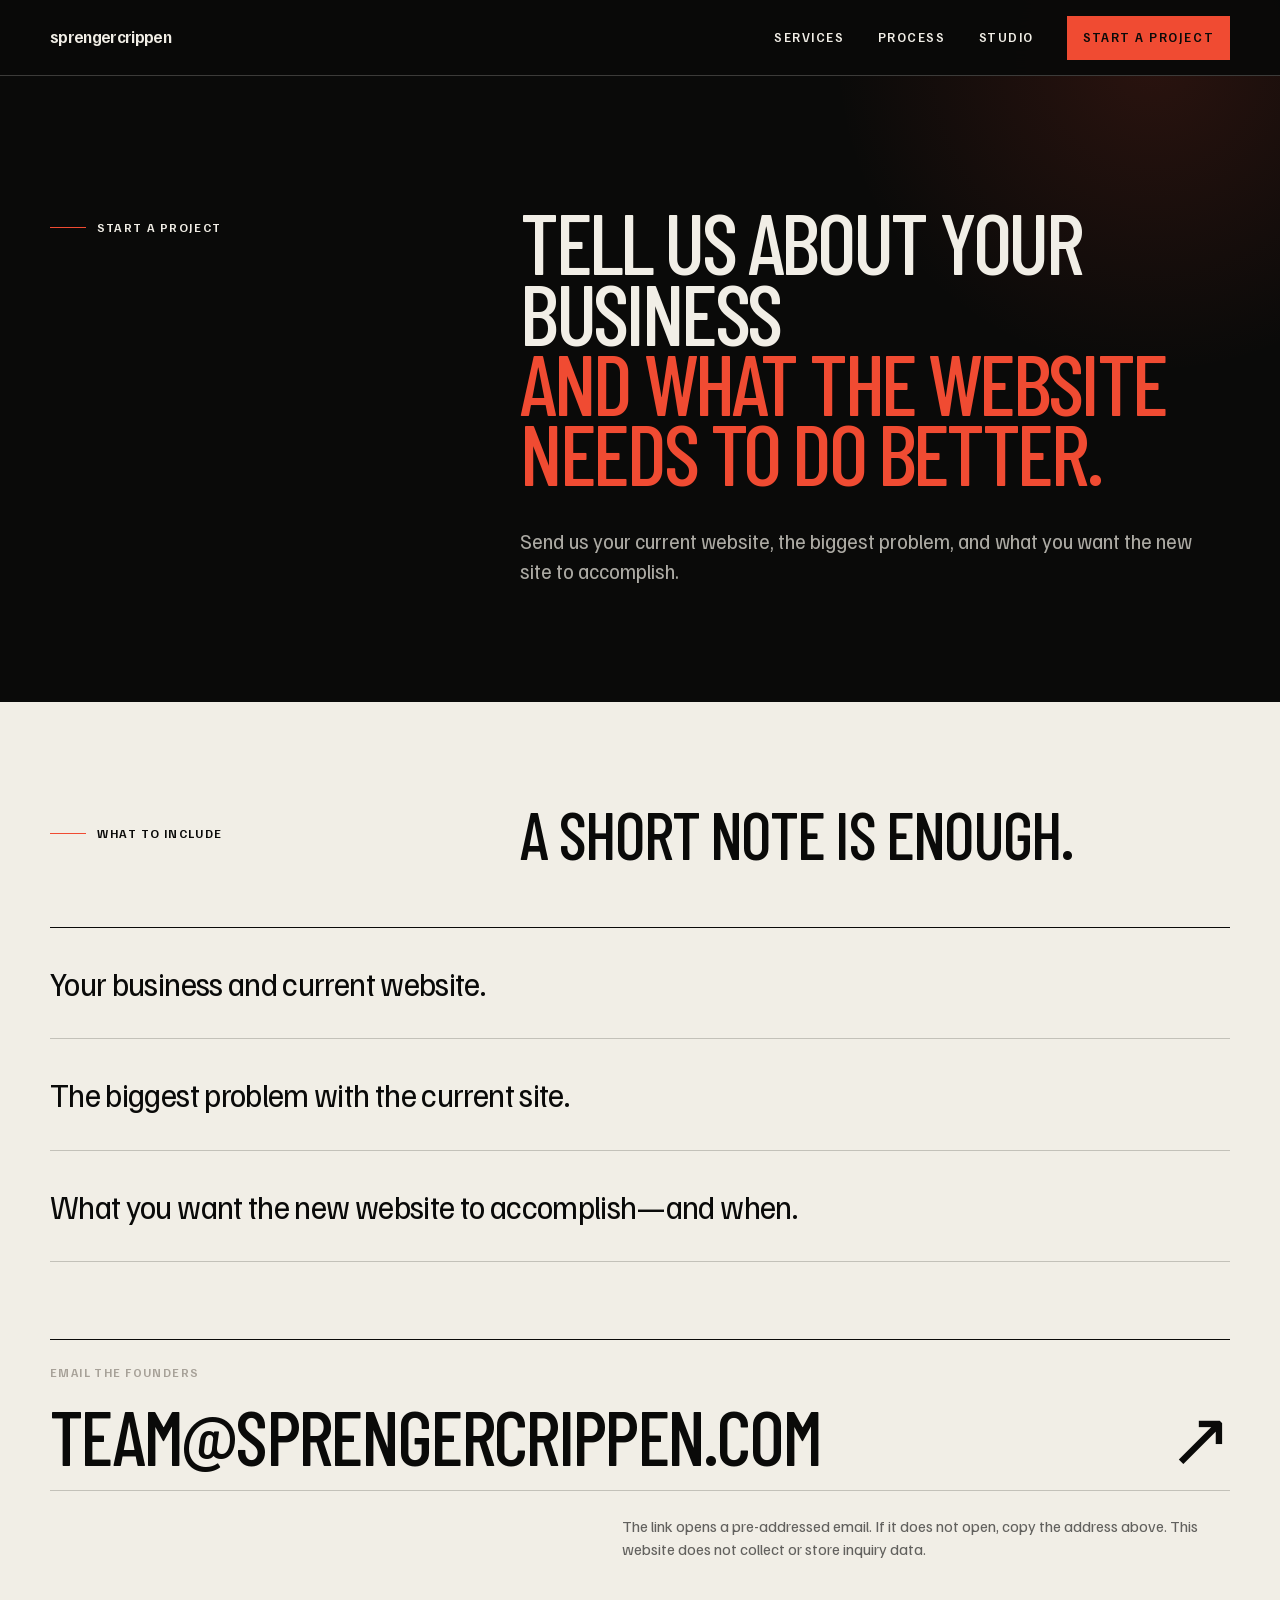
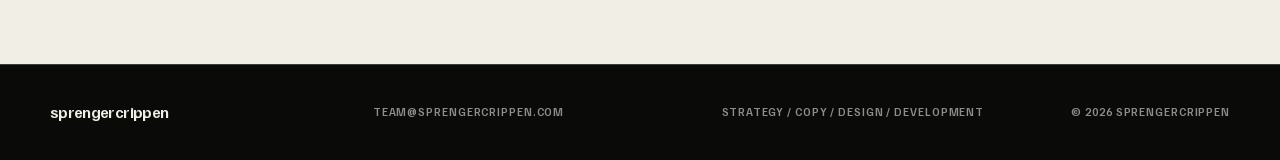
==== commit 2fd56c52: "Publish desktop founder polish" ====
--- a/contact/index.html
+++ b/contact/index.html
@@ -1,4 +1,4 @@
-<!DOCTYPE html><html lang="en"><head><meta charSet="utf-8"/><meta name="viewport" content="width=device-width, initial-scale=1"/><link rel="stylesheet" href="/assets/index-DFupfj_m.css" data-rsc-css-href="/assets/index-DFupfj_m.css" data-precedence="vite-rsc/importer-resources"/><title>Start a Project — sprengercrippen</title><meta name="description" content="Tell Sprenger Crippen about the business, the current website, and what it needs to communicate more clearly."/><meta name="application-name" content="sprengercrippen"/><meta name="robots" content="index, follow"/><meta property="og:title" content="Websites for established service businesses."/><meta property="og:description" content="A founder-led studio providing strategy, copy, website design, and development for established service businesses."/><meta property="og:url" content="https://sprengercrippen.com"/><meta property="og:site_name" content="sprengercrippen"/><meta property="og:type" content="website"/><meta property="og:locale" content="en_US"/><meta property="og:image" content="https://sprengercrippen.com/og.png"/><meta property="og:image:width" content="1200"/><meta property="og:image:height" content="630"/><meta property="og:image:alt" content="sprengercrippen — Websites for established service businesses."/><meta name="twitter:card" content="summary_large_image"/><meta name="twitter:title" content="Websites for established service businesses."/><meta name="twitter:description" content="A founder-led studio providing strategy, copy, website design, and development for established service businesses."/><meta name="twitter:image" content="https://sprengercrippen.com/og.png"/><link rel="icon" href="https://sprengercrippen.com/icon.png" sizes="64x64" type="image/png"/><link rel="canonical" href="https://sprengercrippen.com/contact"/>
+<!DOCTYPE html><html lang="en"><head><meta charSet="utf-8"/><meta name="viewport" content="width=device-width, initial-scale=1"/><link rel="stylesheet" href="/assets/index-BmQvgzes.css" data-rsc-css-href="/assets/index-BmQvgzes.css" data-precedence="vite-rsc/importer-resources"/><title>Start a Project — sprengercrippen</title><meta name="description" content="Tell Sprenger Crippen about the business, the current website, and what it needs to communicate more clearly."/><meta name="application-name" content="sprengercrippen"/><meta name="robots" content="index, follow"/><meta property="og:title" content="Websites for established service businesses."/><meta property="og:description" content="A founder-led studio providing strategy, copy, website design, and development for established service businesses."/><meta property="og:url" content="https://sprengercrippen.com"/><meta property="og:site_name" content="sprengercrippen"/><meta property="og:type" content="website"/><meta property="og:locale" content="en_US"/><meta property="og:image" content="https://sprengercrippen.com/og.png"/><meta property="og:image:width" content="1200"/><meta property="og:image:height" content="630"/><meta property="og:image:alt" content="sprengercrippen — Websites for established service businesses."/><meta name="twitter:card" content="summary_large_image"/><meta name="twitter:title" content="Websites for established service businesses."/><meta name="twitter:description" content="A founder-led studio providing strategy, copy, website design, and development for established service businesses."/><meta name="twitter:image" content="https://sprengercrippen.com/og.png"/><link rel="icon" href="https://sprengercrippen.com/icon.png" sizes="64x64" type="image/png"/><link rel="canonical" href="https://sprengercrippen.com/contact"/>
 <style data-vinext-fonts>/* vietnamese */
 @font-face {
   font-family: 'Barlow Condensed';
--- a/assets/index-BmQvgzes.css
+++ b/assets/index-BmQvgzes.css
@@ -0,0 +1 @@
+:root{--ink:#0a0a09;--bone:#f1eee6;--signal:#f04b32;--stone:#a7a198;--rule-dark:#0a0a0933;--rule-light:#f1eee638;--display:"Barlow Condensed", "Arial Narrow", sans-serif;--body:"Familjen Grotesk", Arial, sans-serif;--gutter:clamp(1.25rem, 3.9vw, 4.25rem);--header-height:4.75rem;--scene-pad:clamp(5.5rem, 8vw, 8.5rem)}*{box-sizing:border-box}html{scroll-behavior:smooth;scroll-padding-top:var(--header-height)}body{background:var(--bone);color:var(--ink);font-family:var(--body);text-rendering:optimizelegibility;-webkit-font-smoothing:antialiased;margin:0;font-size:1rem;line-height:1.45}body,button,a,summary{font-family:var(--body)}a{color:inherit;text-decoration:none}img{max-width:100%;display:block}h1,h2,h3,p,figure,ol{margin:0}ol{padding:0;list-style:none}::selection{background:var(--signal);color:var(--ink)}:focus-visible{outline:3px solid var(--signal);outline-offset:4px}.site-frame{min-width:20rem;overflow:clip}.skip-link{z-index:100;background:var(--bone);color:var(--ink);padding:.75rem 1rem;transition:transform .16s;position:fixed;top:.75rem;left:.75rem;transform:translateY(-180%)}.skip-link:focus{transform:translateY(0)}.site-header{z-index:50;height:var(--header-height);padding-inline:var(--gutter);color:var(--bone);background:color-mix(in srgb, var(--ink) 97%, transparent);border-bottom:1px solid var(--rule-light);-webkit-backdrop-filter:blur(14px);backdrop-filter:blur(14px);justify-content:space-between;align-items:center;display:flex;position:fixed;inset:0 0 auto}.site-header__brand{letter-spacing:-.04em;align-items:center;min-height:44px;font-size:clamp(1.04rem,1.3vw,1.22rem);font-weight:650;display:inline-flex}.desktop-nav{align-items:center;gap:clamp(1.6rem,2.6vw,3rem);height:100%;display:flex}.desktop-nav a{letter-spacing:.12em;text-transform:uppercase;align-items:center;min-height:44px;font-size:.8rem;font-weight:600;display:inline-flex;position:relative}.desktop-nav a:after{content:"";background:var(--signal);transform-origin:100%;height:1px;transition:transform .22s;position:absolute;bottom:.5rem;left:0;right:0;transform:scaleX(0)}.desktop-nav a:hover:after,.desktop-nav a:focus-visible:after{transform-origin:0;transform:scaleX(1)}.desktop-nav .nav-contact{min-height:2.75rem;color:var(--ink);background:var(--signal);padding:0 1rem;transition:color .18s,background .18s,transform .18s}.desktop-nav .nav-contact:after{display:none}.desktop-nav .nav-contact:hover,.desktop-nav .nav-contact:focus-visible{color:var(--ink);background:var(--bone);transform:translateY(-2px)}.mobile-nav,.mobile-project-cta{display:none}.section-label{color:var(--ink);letter-spacing:.13em;text-transform:uppercase;align-items:center;gap:.7rem;font-size:.76rem;font-weight:650;display:inline-flex}.section-label i{background:var(--signal);width:2.25rem;height:1px}.section-label--inverse{color:var(--bone)}.action-link{letter-spacing:.11em;text-transform:uppercase;border:1px solid;justify-content:space-between;align-items:center;gap:2.5rem;min-height:3.25rem;padding:.9rem 1.05rem;font-size:.77rem;font-weight:650;transition:background-color .18s,color .18s,border-color .18s,transform .18s;display:inline-flex}.action-link>span:last-child{transition:transform .22s cubic-bezier(.16,1,.3,1)}.action-link:hover>span:last-child,.action-link:focus-visible>span:last-child{transform:translate(.2rem,-.2rem)}.action-link--light{border-color:var(--signal);color:var(--ink);background:var(--signal);box-shadow:0 0 #f04b3200}.action-link--light:hover,.action-link--light:focus-visible{color:var(--ink);background:var(--bone);border-color:var(--bone);transform:translateY(-2px);box-shadow:0 .85rem 2.5rem #f04b3229}.action-link--dark{color:var(--ink)}.action-link--dark:hover,.action-link--dark:focus-visible{color:var(--bone);background:var(--ink)}.quiet-link{letter-spacing:.1em;text-transform:uppercase;align-items:center;gap:1.2rem;min-height:44px;font-size:.77rem;font-weight:650;display:inline-flex;position:relative}.quiet-link>span{transition:transform .22s cubic-bezier(.16,1,.3,1)}.quiet-link:hover>span,.quiet-link:focus-visible>span{transform:translateY(.2rem)}.quiet-link--inverse:hover>span,.quiet-link--inverse:focus-visible>span{transform:translate(.18rem,-.18rem)}.quiet-link:after{content:"";transform-origin:0;background:currentColor;height:1px;transition:transform .18s;position:absolute;bottom:0;left:0;right:0}.quiet-link:hover:after{transform:scaleX(.35)}.quiet-link--inverse{color:var(--bone)}.hero-scene{min-height:100svh;padding:calc(var(--header-height) + clamp(2rem, 5vh, 5rem)) var(--gutter) clamp(5.5rem, 9vh, 7rem);color:var(--bone);background:var(--ink);isolation:isolate;align-items:end;display:grid;position:relative}.hero-scene__atmosphere{z-index:-1;background:radial-gradient(circle at 82% 14%,#f04b3221,#0000 25%),linear-gradient(135deg,#0000 0 58%,#f1eee606 58% 59%,#0000 59%);position:absolute;inset:0;overflow:hidden}.hero-scene__atmosphere:before{content:"";aspect-ratio:1;border:1px solid #f1eee617;border-radius:50%;width:min(62vw,64rem);animation:18s ease-in-out infinite alternate atmosphere-drift;position:absolute;top:4%;right:-22%}.hero-scene__atmosphere span:first-child{top:var(--header-height);background:linear-gradient(var(--signal), transparent);transform-origin:top;width:1px;height:43%;animation:5s ease-in-out infinite alternate signal-breathe-y;position:absolute;right:18%}.hero-scene__atmosphere span:last-child{right:var(--gutter);background:var(--signal);transform-origin:100%;width:clamp(4rem,9vw,9rem);height:1px;animation:4s ease-in-out .6s infinite alternate signal-breathe;position:absolute;bottom:4.6rem}.hero-scene__content{max-width:104rem;position:relative}.hero-scene__kicker{color:var(--stone);letter-spacing:.15em;text-transform:uppercase;margin-bottom:clamp(1.2rem,2.4vh,2.25rem);font-size:.76rem;font-weight:650;animation:.42s ease-out .1s both hero-support-in}.hero-scene h1{max-width:91rem;font-family:var(--display);letter-spacing:-.035em;text-transform:uppercase;font-size:clamp(3.4rem,7vw,6.6rem);font-weight:500;line-height:.82}.hero-line{display:block;overflow:hidden}.hero-line>span{animation:.48s cubic-bezier(.16,1,.3,1) both hero-line-in;display:block}.hero-line:nth-child(2)>span{font-size:.9em;animation-delay:50ms}.hero-line:nth-child(3)>span{animation-delay:.1s}.hero-line--accent{color:var(--signal)}.hero-scene__lower{grid-template-columns:minmax(18rem,1fr) auto;align-items:end;gap:3rem;width:min(100%,71rem);margin-top:clamp(2rem,4vh,3.75rem);animation:.48s ease-out .18s both hero-support-in;display:grid}.hero-scene__lower>p{color:#f1eee6c7;max-width:44rem;font-size:clamp(1.05rem,1.55vw,1.35rem);line-height:1.42}.hero-scene__actions{align-items:center;gap:1.6rem;display:flex}.hero-scene__footer{right:var(--gutter);bottom:1.25rem;left:var(--gutter);color:#f1eee67a;letter-spacing:.14em;text-transform:uppercase;justify-content:space-between;font-size:.66rem;font-weight:600;display:flex;position:absolute}@keyframes hero-line-in{0%{opacity:.48;filter:blur(1.5px);transform:translateY(7%)}to{opacity:1;filter:blur();transform:translateY(0)}}@keyframes hero-support-in{0%{opacity:.52;transform:translateY(.25rem)}to{opacity:1;transform:translateY(0)}}@keyframes atmosphere-drift{0%{transform:translate(0,0)scale(1)}to{transform:translate(-1.5%,1.25%)scale(1.035)}}@keyframes signal-breathe{0%{opacity:.45;transform:scaleX(.72)}to{opacity:1;transform:scaleX(1)}}@keyframes signal-breathe-y{0%{opacity:.45;transform:scaleY(.72)}to{opacity:1;transform:scaleY(1)}}.capability-rail{color:var(--ink);background:var(--signal);border-block:1px solid #0a0a0938;overflow:hidden}.capability-rail__track{will-change:transform;width:max-content;animation:24s linear infinite capability-rail;display:flex}.capability-rail__group{flex:none;display:flex}.capability-rail__group>span{min-height:4.5rem;font-family:var(--display);letter-spacing:-.015em;text-transform:uppercase;white-space:nowrap;border-right:1px solid #0a0a0933;align-items:center;gap:clamp(1.1rem,2vw,1.8rem);padding:0 clamp(1.25rem,2.5vw,2.5rem);font-size:clamp(1.5rem,2.5vw,2.4rem);font-weight:600;line-height:1;display:flex}.capability-rail__group i{font-family:var(--body);font-size:.9em;font-style:normal;font-weight:400}@keyframes capability-rail{to{transform:translate(-50%)}}.services-scene,.process-scene{padding:var(--scene-pad) var(--gutter);background:var(--bone)}.scene-heading{grid-template-columns:minmax(12rem,.7fr) minmax(32rem,1.35fr);column-gap:clamp(3rem,8vw,9rem);display:grid}.scene-heading .section-label{align-self:start;margin-top:.8rem}.scene-heading h2{font-family:var(--display);letter-spacing:-.035em;text-transform:uppercase;grid-column:2;font-size:clamp(3.25rem,5.5vw,5.7rem);font-weight:500;line-height:.87}.scene-heading h2 span{color:var(--signal)}.scene-heading>p{color:#0a0a09ad;grid-column:2;max-width:42rem;margin-top:2rem;font-size:clamp(1.05rem,1.45vw,1.28rem);line-height:1.5}.service-list{border-top:1px solid var(--rule-dark);border-bottom:1px solid var(--rule-dark);grid-template-columns:repeat(3,1fr);margin-top:clamp(3.75rem,6vw,6rem);display:grid}.service-list article{border-right:1px solid var(--rule-dark);flex-direction:column;justify-content:flex-end;min-height:clamp(15rem,19vw,19rem);padding:1.5rem clamp(1.25rem,2.4vw,2.5rem) 2rem;transition:background-color .24s;display:flex}.service-list article:first-child{padding-left:0}.service-list article:last-child{border-right:0;padding-right:0}.service-list h3{max-width:18rem;font-family:var(--display);letter-spacing:-.025em;text-transform:uppercase;margin-top:0;font-size:clamp(2.35rem,3.35vw,3.7rem);font-weight:500;line-height:.9;transition:color .22s,transform .28s cubic-bezier(.16,1,.3,1)}.service-list p{color:#0a0a09bd;max-width:24rem;margin-top:1.4rem;font-size:1.05rem;line-height:1.52}.service-list article:hover{background:#f04b320b}.service-list article:hover h3{color:var(--signal);transform:translateY(-.3rem)}.deliverables-strip{border-top:1px solid var(--rule-dark);border-bottom:1px solid var(--rule-dark);grid-template-columns:minmax(12rem,.7fr) minmax(32rem,1.35fr);column-gap:clamp(3rem,8vw,9rem);margin-top:clamp(2rem,3vw,3rem);padding:1.25rem 0;display:grid}.deliverables-strip>span{color:#0a0a099e;letter-spacing:.13em;text-transform:uppercase;font-size:.72rem;font-weight:650}.deliverables-strip ul{grid-template-columns:repeat(5,minmax(0,1fr));gap:0;margin:0;padding:0;list-style:none;display:grid}.deliverables-strip li{border-left:1px solid var(--rule-dark);letter-spacing:.06em;text-transform:uppercase;align-items:center;min-width:0;padding:0 1rem;font-size:.79rem;font-weight:600;line-height:1.35;transition:color .18s,transform .24s cubic-bezier(.16,1,.3,1);display:flex}.deliverables-strip li:hover{color:var(--signal);transform:translateY(-.18rem)}.fit-scene{padding:var(--scene-pad) var(--gutter);color:var(--bone);background:var(--ink)}.fit-scene__heading{grid-template-columns:minmax(12rem,.7fr) minmax(32rem,1.35fr);column-gap:clamp(3rem,8vw,9rem);display:grid}.fit-scene__heading .section-label{margin-top:.8rem}.fit-scene__heading h2{font-family:var(--display);letter-spacing:-.035em;text-transform:uppercase;grid-column:2;font-size:clamp(3.25rem,5.7vw,5.9rem);font-weight:500;line-height:.85}.fit-scene__heading h2 span{color:var(--signal)}.fit-list{border-top:1px solid var(--rule-light);margin-top:clamp(3.75rem,6vw,6rem)}.fit-list article{border-bottom:1px solid var(--rule-light);padding:clamp(1.6rem,2.5vw,2.5rem) 0;transition:background-color .22s;display:block}.fit-list article>div{grid-template-columns:minmax(19rem,1fr) minmax(17rem,.75fr);align-items:start;gap:clamp(2rem,7vw,8rem);display:grid}.fit-list h3{font-family:var(--display);letter-spacing:-.02em;text-transform:uppercase;font-size:clamp(2.25rem,3.5vw,3.75rem);font-weight:500;line-height:.92;transition:color .18s,transform .26s cubic-bezier(.16,1,.3,1)}.fit-list p{color:#f1eee6b8;font-size:1.05rem;line-height:1.55}.fit-list article:hover{background:#f1eee606}.fit-list article:hover h3{color:var(--signal);transform:translate(.35rem)}.scene-heading--process{align-items:start}.process-list{border-top:1px solid var(--ink);margin-top:clamp(3.75rem,6vw,6rem)}.process-list li{border-bottom:1px solid var(--rule-dark);grid-template-columns:minmax(15rem,.8fr) minmax(18rem,1fr);align-items:center;gap:clamp(2rem,5vw,6rem);padding:clamp(1.7rem,2.6vw,2.6rem) 0;transition:background-color .22s;display:grid}.process-list h3{font-family:var(--display);letter-spacing:-.02em;text-transform:uppercase;font-size:clamp(2.35rem,3.2vw,3.4rem);font-weight:500;line-height:.92;transition:color .18s,transform .26s cubic-bezier(.16,1,.3,1)}.process-list p{color:#0a0a09b8;max-width:30rem;font-size:1.05rem;line-height:1.52}.process-list li:hover{background:#f04b320a}.process-list li:hover h3{color:var(--signal);transform:translate(.35rem)}.studio-scene{padding:var(--scene-pad) var(--gutter);color:var(--bone);background:var(--ink)}.studio-scene__heading{grid-template-columns:minmax(12rem,.7fr) minmax(32rem,1.35fr);column-gap:clamp(3rem,8vw,9rem);width:min(100%,108rem);margin-inline:auto;display:grid}.studio-scene__heading .section-label{margin-top:.8rem}.studio-scene__heading h2{font-family:var(--display);letter-spacing:-.035em;text-transform:uppercase;grid-column:2;font-size:clamp(3.25rem,5.7vw,5.9rem);font-weight:500;line-height:.85}.studio-scene__heading h2 span{color:var(--signal)}.studio-scene__heading>p{color:#f1eee6b8;grid-column:2;max-width:42rem;margin-top:2rem;font-size:clamp(1.05rem,1.4vw,1.25rem);line-height:1.5}.founder-spread{grid-template-columns:1fr 1fr;align-items:start;gap:clamp(1.5rem,2.4vw,2.75rem);width:min(100%,108rem);margin:clamp(3.5rem,5vw,5rem) auto 0;display:grid}.founder-card{min-width:0;color:var(--bone);background:0 0}.founder-card+.founder-card{border-left:0}.founder-card summary{cursor:pointer;flex-direction:column;list-style:none;display:flex;position:relative}.founder-card summary::-webkit-details-marker{display:none}.founder-card summary:focus-visible{outline:3px solid var(--signal);outline-offset:-3px}.founder-portrait{aspect-ratio:16/9;border:1px solid var(--rule-light);background:#d8d5cd;position:relative;overflow:hidden}.founder-portrait:after{content:"";pointer-events:none;border-bottom:1px solid #0a0a0933;position:absolute;inset:0}.founder-portrait img{object-fit:cover;object-position:center 18%;filter:grayscale()contrast(1.1);width:100%;height:100%;transition:filter .45s,transform .7s cubic-bezier(.16,1,.3,1);transform:scale(1.015)}.founder-card summary:hover img,.founder-card[open] .founder-portrait img{filter:grayscale(.76)contrast(1.06);transform:scale(1.035)}.founder-card__bar{border-bottom:1px solid var(--rule-light);min-height:0;color:var(--bone);background:0 0;grid-template-columns:minmax(0,1fr) auto;transition:color .22s,background .22s;display:grid;position:static}.founder-card[open] .founder-card__bar{background:#f1eee609}.founder-card__identity{flex-direction:column;justify-content:center;gap:.5rem;min-width:0;padding:1.15rem 0 1.2rem;display:flex}.founder-card__identity small{color:#f1eee68f;letter-spacing:.13em;text-transform:uppercase;font-size:.64rem;font-weight:650;line-height:1.35}.founder-card__identity h3{font-family:var(--display);letter-spacing:-.02em;text-transform:uppercase;font-size:clamp(2.25rem,3.2vw,3.45rem);font-weight:500;line-height:.92}.founder-card__action{color:#f1eee6ad;letter-spacing:.13em;text-transform:uppercase;border-left:0;justify-content:space-between;align-items:center;gap:1rem;min-width:6.75rem;padding:1rem 0 1rem 1rem;font-size:.64rem;font-weight:650;transition:color .18s,background .18s;display:flex}.founder-card summary:hover .founder-card__action,.founder-card[open] .founder-card__action{color:var(--signal);background:0 0}.founder-card__action-open,.founder-card[open] .founder-card__action-closed{display:none}.founder-card[open] .founder-card__action-open{display:inline}.founder-card__mark{flex:none;width:1.15rem;height:1.15rem;position:relative}.founder-card__mark:before,.founder-card__mark:after{content:"";background:currentColor;height:1px;transition:opacity .18s,transform .18s;position:absolute;top:50%;left:0;right:0}.founder-card__mark:after{transform:rotate(90deg)}.founder-card[open] .founder-card__mark:after{opacity:0;transform:rotate(0)}.founder-card__profile{border-top:1px solid var(--rule-light);min-height:0;box-shadow:inset 3px 0 0 var(--signal);cursor:pointer;background:linear-gradient(145deg,#f04b3213,#0000 42%),#f1eee606;padding:clamp(2rem,4vw,3.5rem) clamp(1.5rem,3vw,2.75rem) clamp(2.5rem,4vw,4rem);animation:.32s cubic-bezier(.16,1,.3,1) both profile-reveal;position:relative}.founder-card__profile:focus-visible{outline:2px solid var(--signal);outline-offset:-2px}.founder-card__profile-meta{z-index:2;top:calc(var(--header-height) + .5rem);border:1px solid var(--rule-light);min-height:3.5rem;color:var(--signal);-webkit-backdrop-filter:blur(14px);backdrop-filter:blur(14px);letter-spacing:.13em;text-transform:uppercase;background:#0a0a09f5;justify-content:space-between;align-items:center;gap:1rem;margin:-.75rem -.75rem 0;padding:.5rem .75rem;font-size:.65rem;font-weight:650;display:flex;position:sticky}.founder-card__profile-meta small{color:#f1eee685;border:1px solid #f1eee638;padding:.45rem .6rem;font-size:.57rem}.founder-card__lead{max-width:42rem;color:var(--bone);letter-spacing:-.01em;margin-top:clamp(2.5rem,4vw,3.75rem);font-size:clamp(1.1rem,1.35vw,1.3rem);line-height:1.55}.founder-card__body{border-top:1px solid var(--rule-light);gap:1.25rem;max-width:42rem;margin-top:clamp(1.5rem,2.5vw,2rem);padding-top:clamp(1.5rem,2.5vw,2rem);display:grid}.founder-card__body p{color:#f1eee6cc;font-size:clamp(1.02rem,1.1vw,1.12rem);line-height:1.65}.founder-card__profile-hint{color:#f1eee694;white-space:nowrap;align-items:center;gap:.65rem;display:inline-flex}.founder-card__profile-hint i{color:var(--signal);font-family:var(--body);font-size:.9rem;font-style:normal;font-weight:400}@keyframes profile-reveal{0%{opacity:0;transform:translateY(-.5rem)}to{opacity:1;transform:translateY(0)}}@supports (animation-timeline:view()){.service-list article,.fit-list article,.process-list li,.founder-card{animation:cubic-bezier(.16,1,.3,1) both section-settle;animation-timeline:view();animation-range:entry 4% cover 24%}@keyframes section-settle{0%{opacity:.72;transform:translateY(1rem)}to{opacity:1;transform:translateY(0)}}}.studio-scene__statement{grid-template-columns:minmax(20rem,1fr) auto;align-items:end;gap:clamp(3rem,8vw,8rem);width:min(100%,69rem);margin:clamp(3.5rem,5vw,5rem) max(0px,50% - 54rem) 0 auto;display:grid}.studio-scene__statement p{letter-spacing:-.025em;font-size:clamp(1.5rem,2.6vw,2.5rem);line-height:1.22}.site-footer{color:var(--bone);background:var(--ink)}.site-footer__prompt{min-height:68svh;padding:var(--scene-pad) var(--gutter);border-top:1px solid var(--rule-light);background:radial-gradient(circle at 90% 12%, #f04b3226, transparent 23%), var(--ink);grid-template-columns:minmax(12rem,.7fr) minmax(32rem,1.35fr);align-content:center;column-gap:clamp(3rem,8vw,9rem);display:grid}.site-footer__prompt .section-label{align-self:start;margin-top:.8rem}.site-footer__prompt-copy{grid-column:2}.site-footer__prompt h2{max-width:63rem;font-family:var(--display);letter-spacing:-.035em;text-transform:uppercase;font-size:clamp(3.5rem,6.2vw,6.4rem);font-weight:500;line-height:.86}.site-footer__prompt .action-link{margin-top:clamp(2.5rem,4vw,4rem)}.site-footer__meta{min-height:6rem;padding:1.4rem var(--gutter);border-top:1px solid var(--rule-light);color:#f1eee694;letter-spacing:.08em;text-transform:uppercase;grid-template-columns:1.1fr 1.2fr 1.2fr auto;align-items:center;gap:2rem;font-size:.7rem;font-weight:600;display:grid}.site-footer__meta a:hover{color:var(--signal)}.site-footer__meta a{align-items:center;min-height:44px;display:inline-flex}.site-footer__meta .footer-wordmark{color:var(--bone);letter-spacing:-.04em;text-transform:lowercase;font-size:1rem;font-weight:650}.contact-page{color:var(--bone);background:var(--ink)}.contact-intro{min-height:78svh;padding:calc(var(--header-height) + 4rem) var(--gutter) clamp(5rem, 9vw, 8rem);background:radial-gradient(circle at 90% 8%, #f04b3224, transparent 24%), var(--ink);grid-template-columns:minmax(12rem,.7fr) minmax(32rem,1.35fr);align-content:end;column-gap:clamp(3rem,8vw,9rem);display:grid}.contact-intro .section-label{align-self:start;margin-top:.8rem}.contact-intro h1{font-family:var(--display);letter-spacing:-.04em;text-transform:uppercase;grid-column:2;font-size:clamp(3.8rem,6.7vw,7rem);font-weight:500;line-height:.82}.contact-intro h1 span{color:var(--signal)}.contact-intro>p{color:#f1eee6b3;grid-column:2;max-width:42rem;margin-top:2.5rem;font-size:clamp(1.1rem,1.6vw,1.4rem)}.contact-details{padding:var(--scene-pad) var(--gutter);color:var(--ink);background:var(--bone)}.contact-details__heading{grid-template-columns:minmax(12rem,.7fr) minmax(32rem,1.35fr);column-gap:clamp(3rem,8vw,9rem);display:grid}.contact-details__heading h2{font-family:var(--display);letter-spacing:-.03em;text-transform:uppercase;grid-column:2;font-size:clamp(3.25rem,5.2vw,5.4rem);font-weight:500;line-height:.88}.contact-prompts{border-top:1px solid var(--ink);margin-top:clamp(3.5rem,5vw,5rem)}.contact-prompts li{border-bottom:1px solid var(--rule-dark);padding:2rem 0;display:block}.contact-prompts p{letter-spacing:-.02em;font-size:clamp(1.4rem,2.5vw,2.35rem)}.contact-email-block{border-top:1px solid var(--ink);margin-top:clamp(4rem,6vw,6rem);padding-top:1.5rem}.contact-email-block>span{color:var(--stone);letter-spacing:.12em;text-transform:uppercase;font-size:.74rem;font-weight:650;display:block}.contact-email-block>a{min-height:5.5rem;font-family:var(--display);letter-spacing:-.035em;text-transform:uppercase;border-bottom:1px solid var(--rule-dark);justify-content:space-between;align-items:center;gap:2rem;padding:1rem 0;font-size:clamp(2.4rem,6vw,6.4rem);font-weight:500;line-height:1;transition:color .18s;display:flex}.contact-email-block>a:hover{color:var(--signal)}.contact-email-block>p{color:#0a0a099e;max-width:38rem;margin:1.5rem 0 0 auto}.not-found{min-height:100svh;padding:calc(var(--header-height) + 3rem) var(--gutter) 4rem;color:var(--bone);background:var(--ink);align-content:center;justify-items:start;gap:2rem;display:grid}.not-found>span{color:var(--stone);letter-spacing:.12em;text-transform:uppercase;font-size:.74rem;font-weight:650}.not-found h1{font-family:var(--display);letter-spacing:-.04em;text-transform:uppercase;font-size:clamp(4.5rem,10vw,10rem);font-weight:500;line-height:.82}.not-found h1 em{color:var(--signal);font-style:normal}@media (width<=900px){:root{--header-height:4.25rem;--scene-pad:5.75rem}html:has(.mobile-nav[open]){overflow:hidden}.site-header{-webkit-backdrop-filter:none;backdrop-filter:none}.site-header__brand{z-index:3;position:relative}.desktop-nav{display:none}.mobile-nav{z-index:2;display:block;position:relative}.mobile-project-cta{z-index:44;min-height:3.65rem;color:var(--ink);background:var(--signal);letter-spacing:.11em;text-transform:uppercase;justify-content:space-between;align-items:center;gap:2rem;padding:.9rem 1rem;font-size:.76rem;font-weight:700;display:flex;position:fixed;bottom:.75rem;left:.75rem;right:.75rem;box-shadow:0 1rem 3rem #0a0a094d}.mobile-project-cta>span:last-child{font-size:1rem}.mobile-nav summary{z-index:3;cursor:pointer;letter-spacing:.1em;text-transform:uppercase;justify-content:flex-end;align-items:center;gap:.8rem;min-width:5.25rem;min-height:44px;font-size:.73rem;font-weight:650;list-style:none;display:flex;position:relative}.mobile-nav summary::-webkit-details-marker{display:none}.menu-mark{width:1.5rem;height:1.5rem;position:relative}.menu-mark:before,.menu-mark:after{content:"";background:currentColor;height:1px;transition:transform .18s;position:absolute;top:50%;left:0;right:0}.menu-mark:before{transform:translateY(-.25rem)}.menu-mark:after{transform:translateY(.25rem)}.mobile-nav[open] .menu-mark:before{transform:rotate(45deg)}.mobile-nav[open] .menu-mark:after{transform:rotate(-45deg)}.mobile-nav nav{z-index:1;min-height:100svh;padding:calc(var(--header-height) + 3rem) var(--gutter) 2rem;color:var(--bone);background:radial-gradient(circle at 90% 8%, #f04b3226, transparent 23%), var(--ink);flex-direction:column;display:flex;position:fixed;inset:0;overflow-y:auto}.mobile-nav nav>a:not(.mobile-nav__email){border-bottom:1px solid var(--rule-light);align-items:center;min-height:4.75rem;display:flex}.mobile-nav nav>a:first-child{border-top:1px solid var(--rule-light)}.mobile-nav nav>a>span{font-family:var(--display);text-transform:uppercase;font-size:clamp(2.5rem,9vw,4.5rem);font-weight:500;line-height:1}.mobile-nav nav>.mobile-nav__project{color:var(--ink);background:var(--signal);border-bottom:0;margin-top:1rem;padding-inline:1rem}.mobile-nav__email{color:var(--stone);margin-top:auto;padding-top:2rem;font-size:.82rem}.scene-heading,.fit-scene__heading,.studio-scene__heading,.deliverables-strip,.contact-intro,.contact-details__heading,.site-footer__prompt{grid-template-columns:1fr}.scene-heading h2,.scene-heading>p,.fit-scene__heading h2,.studio-scene__heading h2,.studio-scene__heading>p,.contact-intro h1,.contact-intro>p,.contact-details__heading h2,.site-footer__prompt-copy{grid-column:1}.deliverables-strip{gap:1.5rem}.deliverables-strip ul{grid-template-columns:repeat(2,minmax(0,1fr));row-gap:1.4rem}.scene-heading h2,.fit-scene__heading h2,.studio-scene__heading h2,.contact-intro h1,.contact-details__heading h2,.site-footer__prompt h2{margin-top:2.5rem}.hero-scene__lower{grid-template-columns:1fr;gap:2rem}.hero-scene__actions{justify-content:space-between}.service-list{grid-template-columns:1fr}.service-list article,.service-list article:first-child,.service-list article:last-child{border-right:0;border-bottom:1px solid var(--rule-dark);min-height:17rem;padding:1.4rem 0 1.8rem}.service-list article:last-child{border-bottom:0}.fit-list article{display:block}.fit-list article>div{grid-template-columns:1fr;gap:1.25rem}.process-list li,.process-list li:first-child,.process-list li:last-child{grid-template-columns:minmax(12rem,.7fr) 1fr;gap:1.5rem;padding:1.7rem 0}.studio-scene__statement{grid-template-columns:1fr;align-items:start;gap:2rem}.site-footer__prompt{align-content:center}.site-footer__meta{grid-template-columns:1fr 1fr}.contact-intro{align-content:end}.contact-intro .section-label{margin-bottom:0}}@media (width<=620px){:root{--gutter:1.25rem;--scene-pad:4.75rem}.site-header{padding-inline:var(--gutter)}.hero-scene{min-height:94svh;padding-top:calc(var(--header-height) + 2rem);padding-bottom:5rem}.hero-scene__kicker{margin-bottom:1.25rem}.hero-line>span{animation-duration:.36s}.hero-scene h1{font-size:clamp(3rem,13vw,4rem);line-height:.86}.hero-line:nth-child(2)>span{font-size:.88em}.hero-scene__lower{gap:1.5rem;margin-top:1.7rem}.hero-scene__lower>p{font-size:1rem;line-height:1.38}.hero-scene__actions{flex-direction:column;align-items:stretch;gap:.8rem}.hero-scene__actions .action-link{width:100%}.hero-scene__actions .quiet-link{align-self:flex-start}.hero-scene__footer{display:none}.hero-scene__atmosphere span:last-child{bottom:1.5rem}.scene-heading h2,.fit-scene__heading h2,.studio-scene__heading h2,.contact-details__heading h2,.site-footer__prompt h2{font-size:clamp(3rem,13vw,4rem)}.scene-heading>p{font-size:1rem}.service-list{margin-top:3rem}.service-list h3{font-size:2.75rem}.deliverables-strip{margin-top:2rem}.deliverables-strip ul{grid-template-columns:1fr;gap:0}.deliverables-strip li{border-top:1px solid var(--rule-dark);border-left:0;align-items:center;min-height:3.25rem;padding:0}.deliverables-strip li:last-child{border-bottom:1px solid var(--rule-dark)}.fit-list{margin-top:3rem}.fit-list article{display:block}.fit-list h3{font-size:2.65rem}.process-list{margin-top:3rem}.process-list li,.process-list li:first-child,.process-list li:last-child{grid-template-columns:1fr;gap:1rem;padding:1.5rem 0}.process-list h3{font-size:2.55rem}.process-list p{grid-column:1;margin-top:-.4rem}.founder-spread{grid-template-columns:1fr;gap:2.25rem;margin-top:3rem}.founder-card+.founder-card{border-left:0}.founder-card summary{flex-direction:column;display:flex}.founder-portrait{aspect-ratio:1}.founder-portrait:after{border-bottom-color:#0a0a0933}.founder-card__bar{-webkit-backdrop-filter:none;backdrop-filter:none;background:0 0;grid-template-columns:minmax(0,1fr) auto;min-height:0;position:static}.founder-card__identity{gap:.45rem;padding:1rem 0 1.05rem}.founder-card__identity small{color:#f1eee68f;font-size:.59rem}.founder-card__identity h3{font-size:clamp(2.25rem,10.5vw,3rem);line-height:.88}.founder-card__action{border-top:0;border-left:0;gap:.75rem;width:auto;min-width:4.5rem;min-height:0;padding:.85rem 0 .85rem .75rem;font-size:.61rem}.founder-card__profile{min-height:0;padding:1.75rem 1rem 2.25rem}.founder-card__profile-meta{top:calc(var(--header-height) + .35rem);margin:-.75rem -.25rem 0;padding:.45rem .5rem}.founder-card__profile-meta>span:first-child{font-size:.58rem}.founder-card__profile-hint{font-size:.55rem}.founder-card__lead{margin-top:1.75rem;font-size:1.08rem;line-height:1.52}.founder-card__body{margin-top:1.25rem;padding-top:1.25rem}.founder-card__body p{font-size:1rem;line-height:1.58}.studio-scene__statement p{font-size:1.4rem}.site-footer__prompt{min-height:72svh}.site-footer__meta{grid-template-columns:1fr;gap:.75rem;padding-block:1.5rem}.contact-intro{min-height:72svh;padding-top:calc(var(--header-height) + 3rem)}.contact-intro h1{font-size:clamp(3.25rem,15vw,4.7rem)}.contact-prompts li{grid-template-columns:1fr}.contact-prompts p{font-size:1.3rem}.contact-email-block>a{overflow-wrap:anywhere;flex-direction:column;align-items:flex-start;gap:.5rem;font-size:clamp(2rem,10vw,3.25rem)}.not-found h1{font-size:5rem}}@media (prefers-reduced-motion:reduce){html{scroll-behavior:auto}*,:before,:after{scroll-behavior:auto!important;transition-duration:.01ms!important;animation-duration:.01ms!important;animation-iteration-count:1!important}.hero-line>span,.founder-card__profile,.service-list article,.fit-list article,.process-list li,.founder-card{opacity:1!important;clip-path:none!important;animation:none!important;transform:none!important}.capability-rail__track{animation:none!important;transform:none!important}.capability-rail__group:last-child{display:none}}
